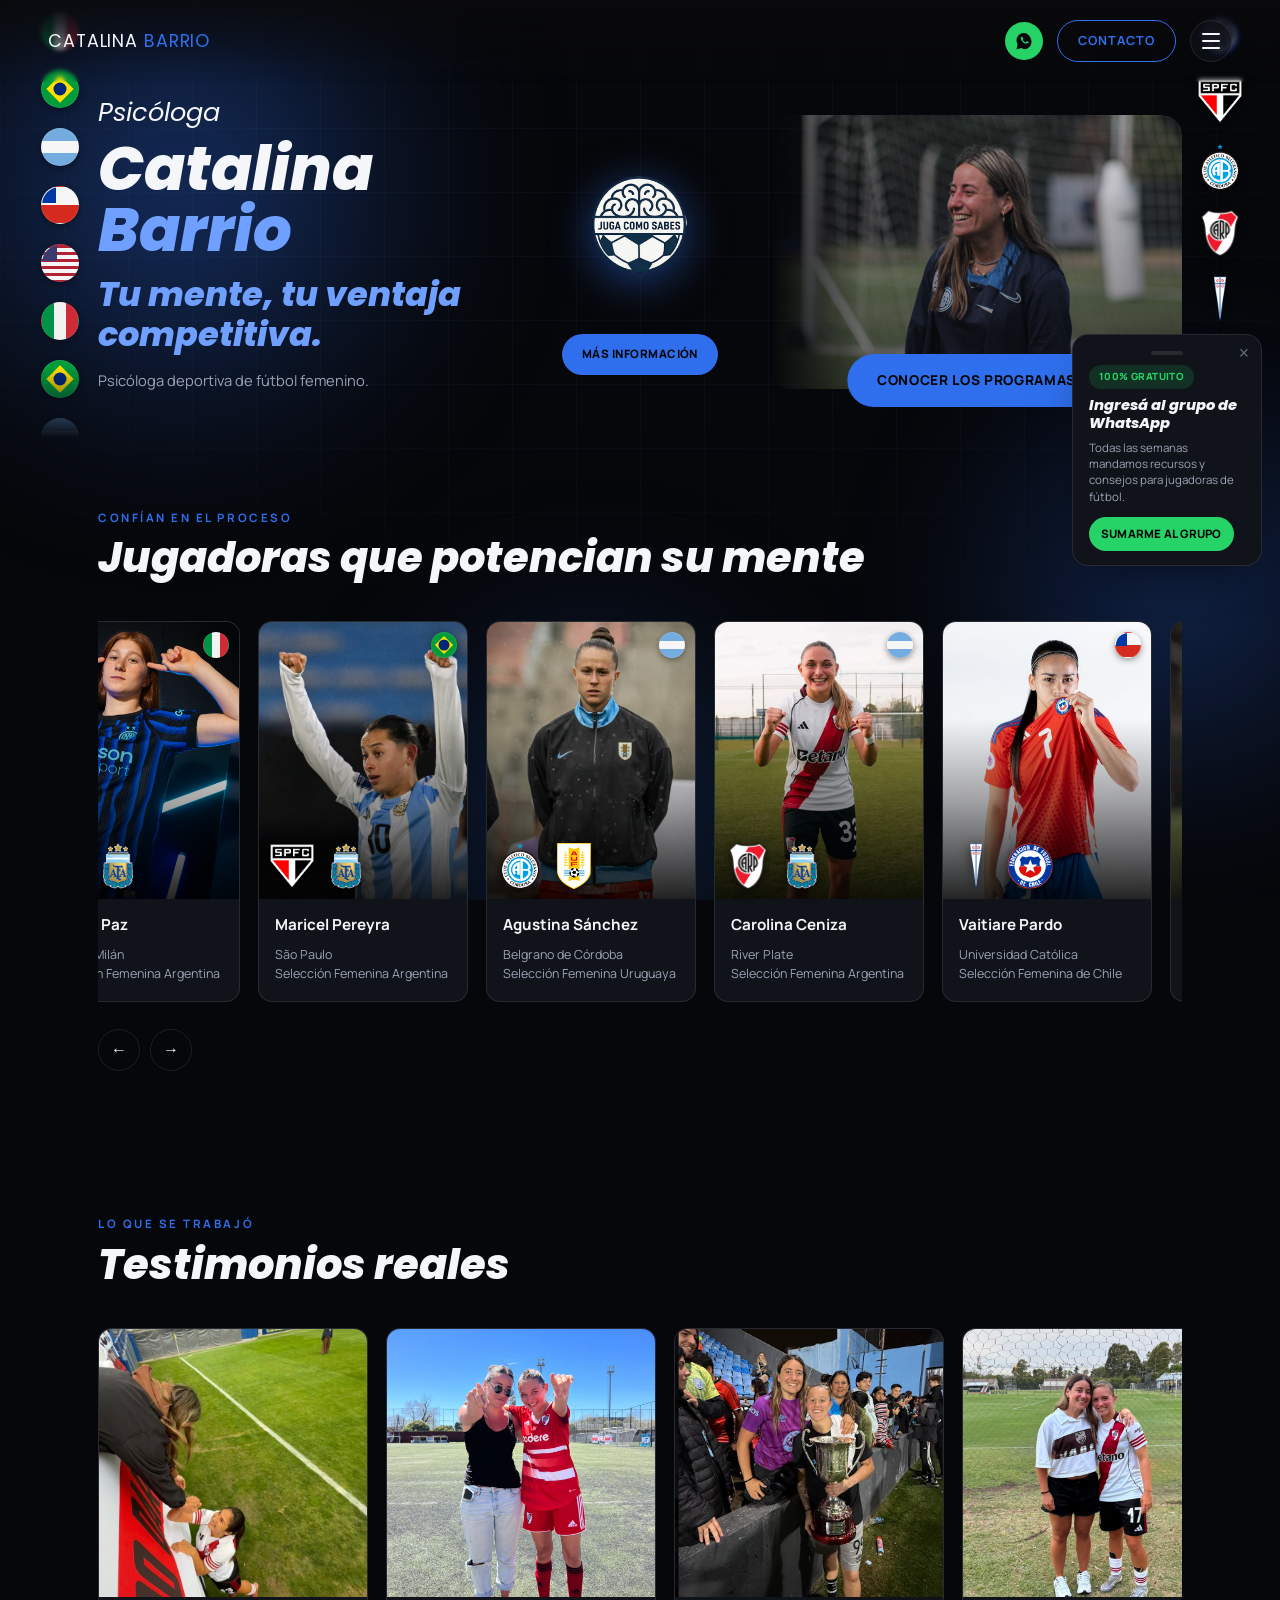
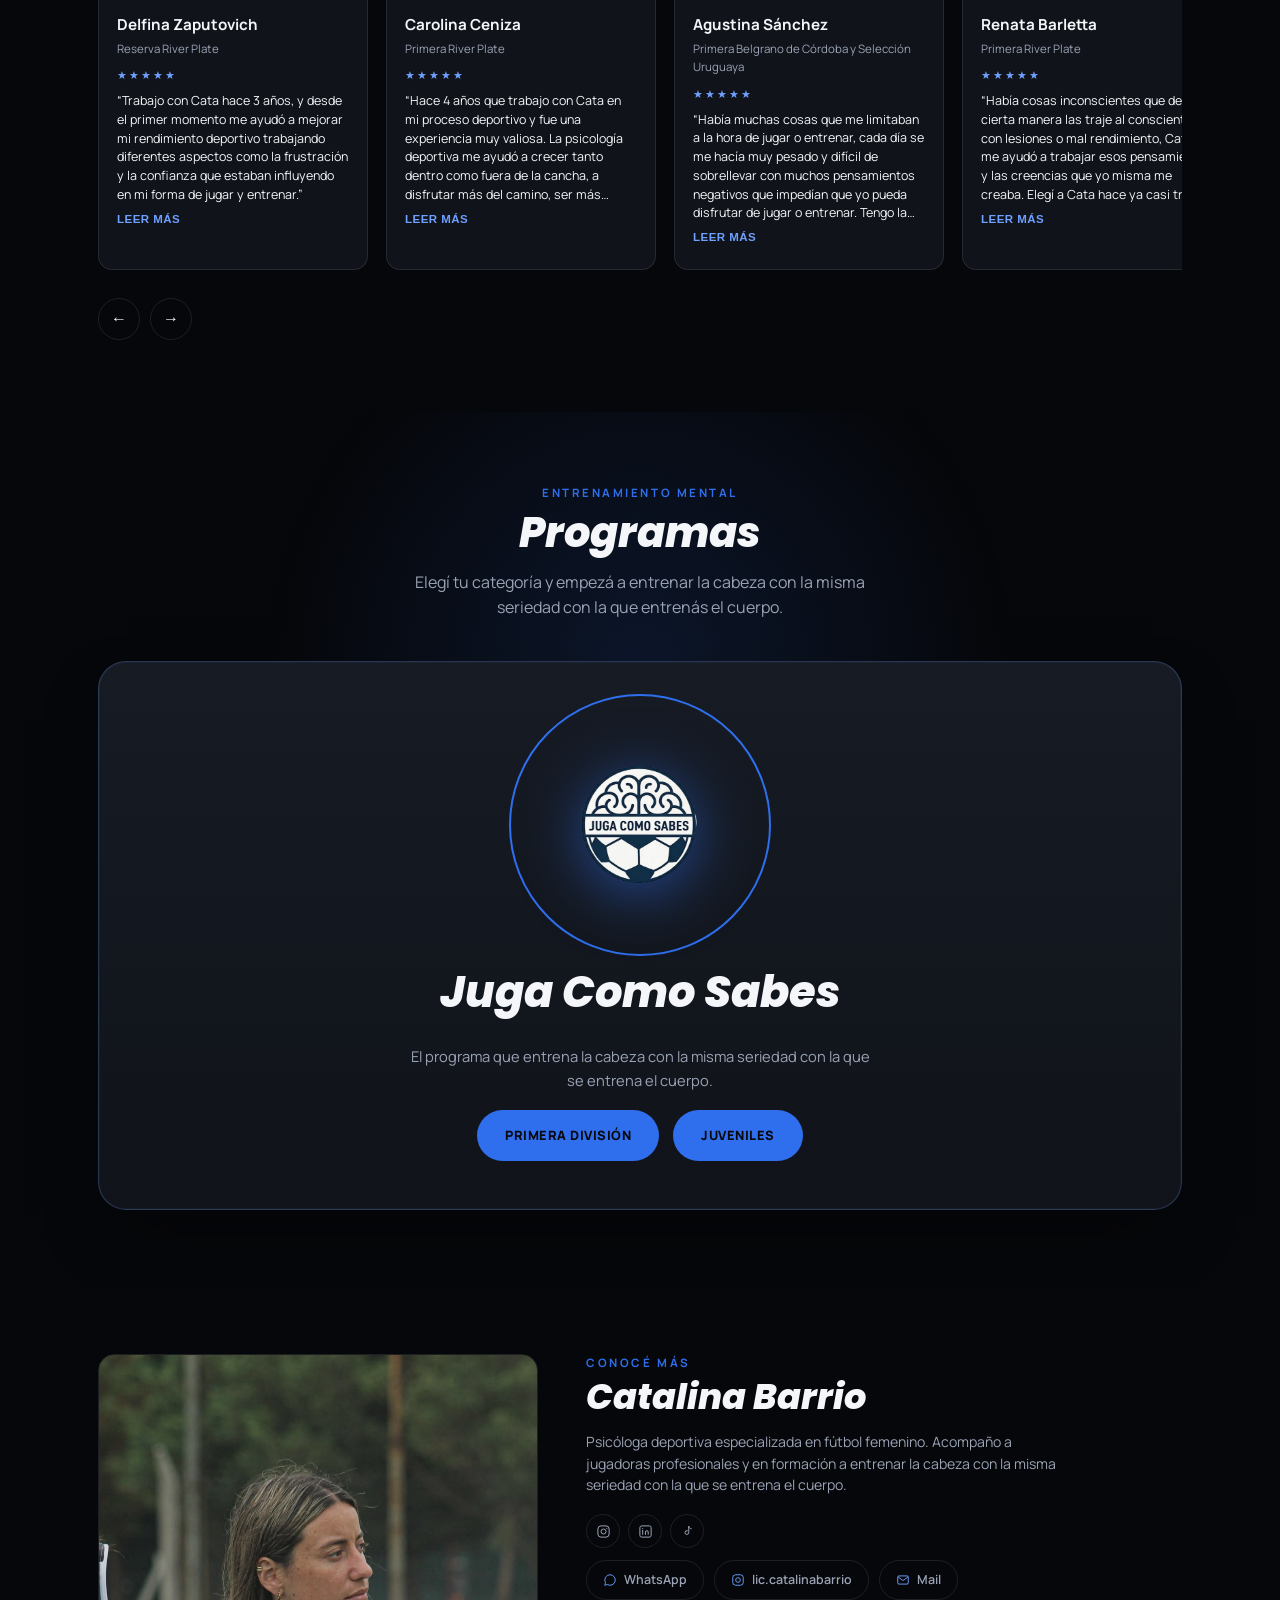
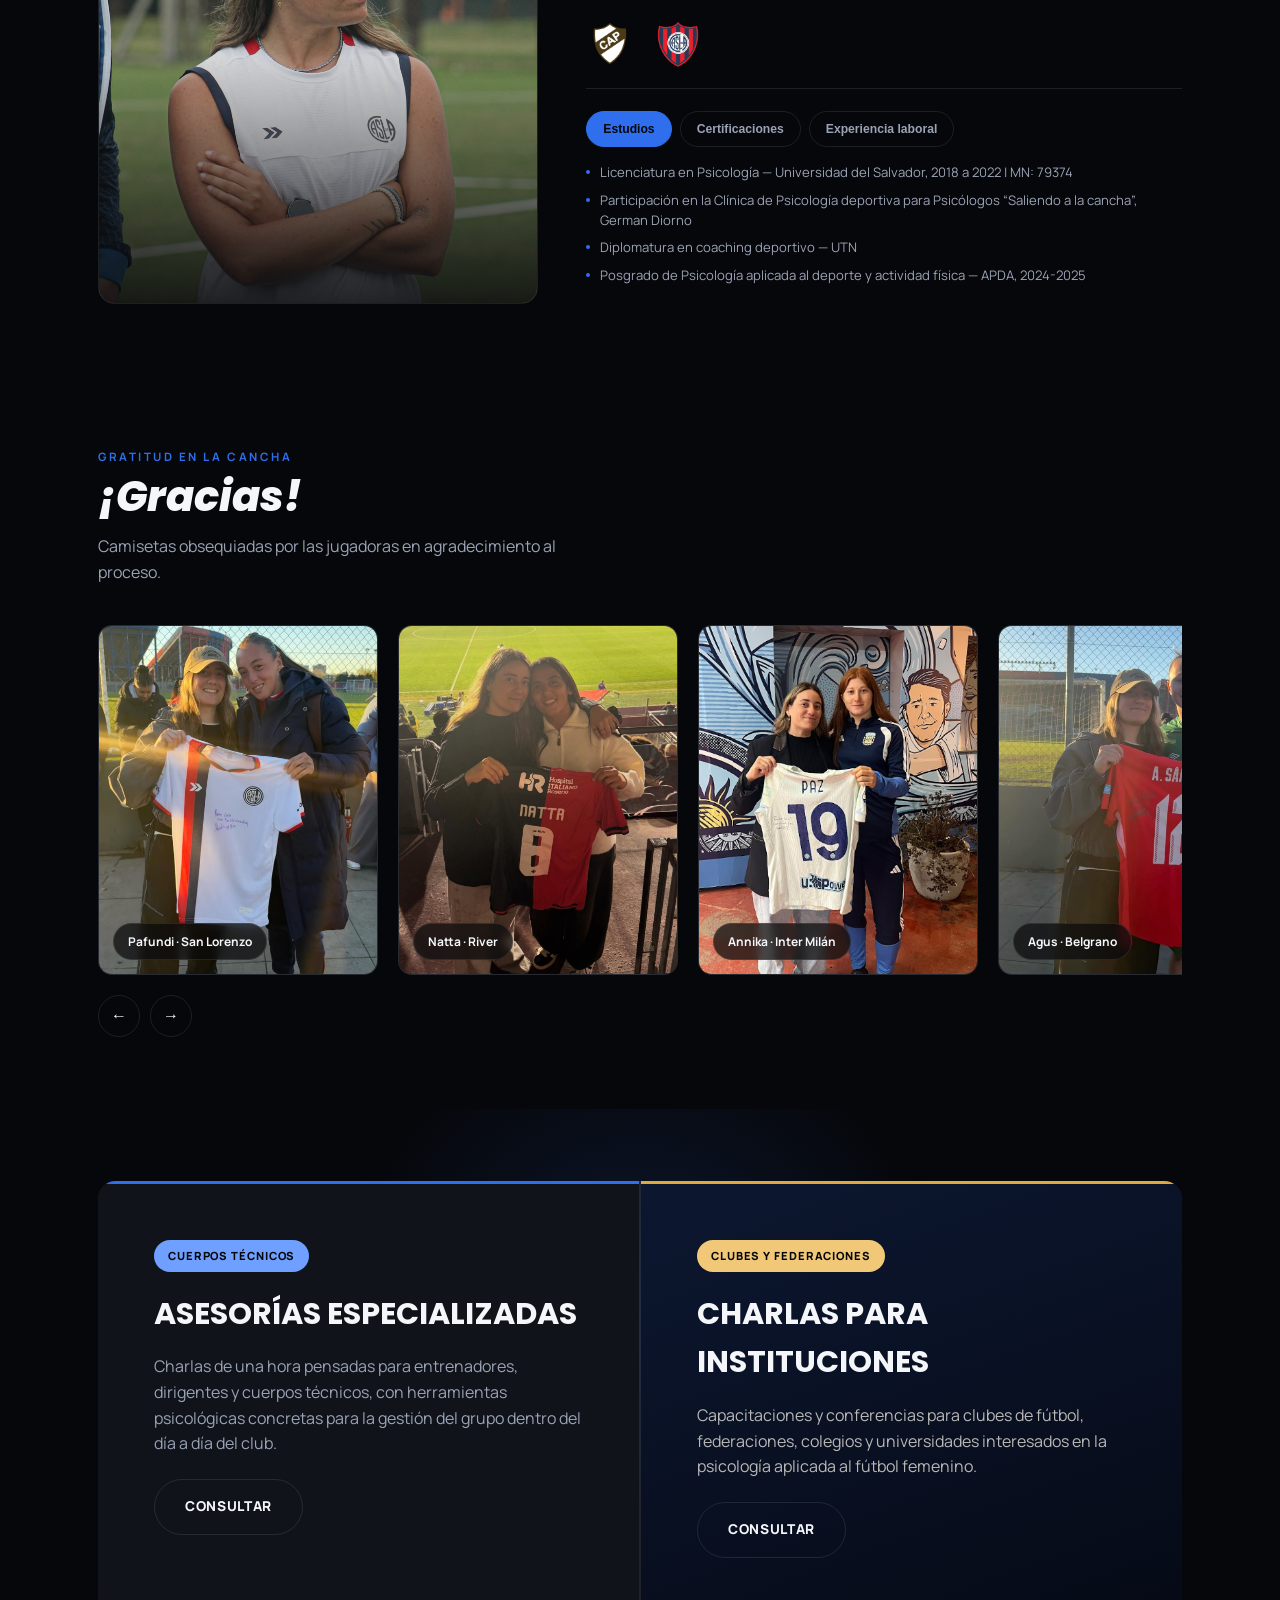
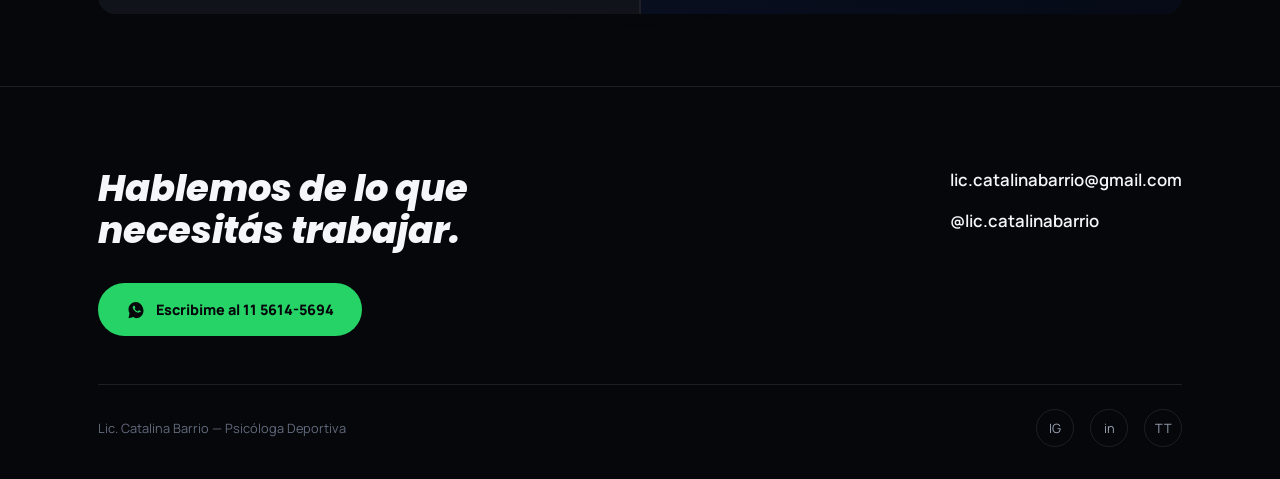
==== index.html @ dd3ff31b "Add files via upload" ====
<!DOCTYPE html>
<html lang="es">
<head>
<meta charset="UTF-8">
<meta name="viewport" content="width=device-width, initial-scale=1.0">
<title>Lic. Catalina Barrio — Psicóloga Deportiva de Fútbol Femenino</title>
<meta name="description" content="Psicóloga deportiva especializada en fútbol femenino. Acompañamiento a jugadoras, cuerpos técnicos e instituciones.">
<link rel="stylesheet" href="style.css">
</head>
<body>

<div class="bg-fx">
  <div class="bg-fx__grid"></div>
  <div class="bg-fx__orb bg-fx__orb--1"></div>
  <div class="bg-fx__orb bg-fx__orb--2"></div>
  <div class="bg-fx__orb bg-fx__orb--3"></div>
</div>


<nav class="nav">
  <div class="nav__mark">Catalina <span>Barrio</span></div>
  <div class="nav__right">
    <a href="https://wa.me/541156145694" target="_blank" rel="noopener" class="nav__whatsapp" aria-label="WhatsApp">
      <svg viewBox="0 0 32 32" xmlns="http://www.w3.org/2000/svg" aria-hidden="true">
        <path fill="#06070a" d="M16 3C9.4 3 4 8.4 4 15c0 2.2.6 4.3 1.7 6.2L4 29l8-1.7C13.7 28.4 14.8 29 16 29c6.6 0 12-5.4 12-12S22.6 3 16 3zm6.4 15.7c-.3.7-1.5 1.3-2.1 1.4-.5.1-1.1.2-1.8-.1-.4-.1-.9-.3-1.6-.6-2.8-1.2-4.7-4.1-4.9-4.3-.1-.2-1.2-1.6-1.2-3s.7-2.1 1-2.4c.3-.3.6-.4.8-.4h.6c.2 0 .5-.1.7.5.2.6.8 2.1.9 2.3.1.1.2.3 0 .5-.1.1-.2.4-.3.5-.1.1-.3.4-.4.5-.1.1-.3.3-.1.6.2.3.8 1.4 1.8 2.3 1.2 1.1 2.3 1.4 2.6 1.6.3.1.5.1.7-.1.2-.2.8-1 1-1.3.2-.4.4-.3.7-.2.3.1 1.9.9 2.2 1.1.3.1.5.2.6.4.1.2.1.7-.2 1.4z"/>
      </svg>
    </a>
    <a href="#contacto" class="nav__cta">Contacto</a>
    <button class="nav__burger" id="menu-toggle" aria-label="Abrir menú" aria-expanded="false">
      <span></span><span></span><span></span>
    </button>
  </div>
</nav>

<div class="hero__mobile-strip" id="hero-mobile-strip"></div>

<div class="menu-overlay" id="menu-overlay">
  <ul class="menu-overlay__list">
    <li><a href="#jugadoras" class="menu-link">Jugadoras</a></li>
    <li><a href="#testimonios" class="menu-link">Testimonios</a></li>
    <li><a href="#programas" class="menu-link">Programas</a></li>
    <li><a href="#sobre-mi" class="menu-link">Sobre mí</a></li>
    <li><a href="#camisetas" class="menu-link">Gratitud en la cancha</a></li>
    <li><a href="#asesorias" class="menu-link">Asesorías y charlas</a></li>
    <li><a href="#contacto" class="menu-link">Contacto</a></li>
  </ul>
</div>

<!-- 1. HERO -->
<header class="hero">
  <div class="hero__shield" id="hero-shield"></div>
  <div class="hero__side-col hero__side-col--left" id="hero-flags"></div>
  <div class="hero__side-col hero__side-col--right" id="hero-shields"></div>
  <div class="container hero__grid">
    <div class="hero__content">
      <p class="hero__eyebrow">Psicóloga</p>
      <h1 class="hero__title">Catalina <span class="accent">Barrio</span></h1>
      <p class="hero__tagline">Tu mente, tu ventaja competitiva.</p>
      <p class="hero__sub">Psicóloga deportiva de fútbol femenino.</p>
    </div>
    <div class="hero__jcs-seal">
      <img src="jugacomosabes.png" alt="Juga Como Sabes" class="hero__jcs-seal-img">
      <a href="#programas" class="hero__jcs-seal-btn">Más información</a>
    </div>
    <div class="hero__photo">
      <div class="hero__photo-frame">
        <img src="hero-cata-nueva.png" alt="Lic. Catalina Barrio">
      </div>
      <a href="#programas" class="btn hero__photo-cta">Conocer los programas</a>
    </div>
  </div>
</header>

<!-- 2. CARRUSEL DE JUGADORAS -->
<section id="jugadoras">
  <div class="container">
    <div class="section-head reveal">
      <p class="eyebrow">Confían en el proceso</p>
      <h2 class="section-title">Jugadoras que potencian su mente</h2>
    </div>
    <div class="carousel-wrap reveal">
      <div class="carousel" id="carousel-jugadoras"></div>
      <div class="carousel-nav">
        <button id="prev-jugadora" aria-label="Anterior">&#8592;</button>
        <button id="next-jugadora" aria-label="Siguiente">&#8594;</button>
      </div>
    </div>
  </div>
</section>

<!-- WIDGET FLOTANTE: GRUPO DE WHATSAPP -->
<div class="wa-float" id="wa-float">
  <div class="wa-float__handle" id="wa-float-handle" aria-hidden="true"></div>
  <button class="wa-float__close" id="wa-float-close" aria-label="Cerrar">&times;</button>
  <a href="https://chat.whatsapp.com/FOeyBlNFhDw6Vjvd32xjdu" target="_blank" rel="noopener" class="wa-float__link">
    <span class="wa-float__badge">100% gratuito</span>
    <span class="wa-float__title">Ingresá al grupo de WhatsApp</span>
    <span class="wa-float__text">Todas las semanas mandamos recursos y consejos para jugadoras de fútbol.</span>
    <span class="wa-float__cta">Sumarme al grupo</span>
  </a>
</div>

<!-- 3. TESTIMONIOS -->
<section id="testimonios">
  <div class="container">
    <div class="section-head reveal">
      <p class="eyebrow">Lo que se trabajó</p>
      <h2 class="section-title">Testimonios reales</h2>
    </div>
    <div class="carousel-wrap reveal">
      <div class="testimonios-track" id="grid-testimonios"></div>
      <div class="carousel-nav">
        <button id="prev-testimonio" aria-label="Anterior">&#8592;</button>
        <button id="next-testimonio" aria-label="Siguiente">&#8594;</button>
      </div>
    </div>
  </div>
</section>

<!-- PROGRAMAS -->
<section id="programas">
  <div class="container">
    <div class="section-head reveal" style="text-align:center">
      <p class="eyebrow" style="display:block">Entrenamiento mental</p>
      <h2 class="section-title">Programas</h2>
      <p class="lede" style="margin:14px auto 0">Elegí tu categoría y empezá a entrenar la cabeza con la misma seriedad con la que entrenás el cuerpo.</p>
    </div>
    <div class="programas-spotlight reveal">
      <div id="row-programas"></div>
    </div>
  </div>
</section>

<!-- 4. SOBRE MÍ -->
<section id="sobre-mi">
  <div class="container">
    <div class="sobre-mi reveal">

      <div class="sm-photo">
        <img src="cataquiensoyy.png" alt="Lic. Catalina Barrio">
      </div>

      <div class="sm-info">
        <p class="eyebrow">Conocé más</p>
        <h2 class="sm-info__title">Catalina Barrio</h2>
        <p class="sm-info__bio">Psicóloga deportiva especializada en fútbol femenino. Acompaño a jugadoras profesionales y en formación a entrenar la cabeza con la misma seriedad con la que se entrena el cuerpo.</p>

        <div class="sm-social-row" id="sm-social"></div>
        <div class="sm-contact-row" id="sm-contacto"></div>
        <div class="row-clubes-grandes" id="row-clubes-grandes"></div>

        <div class="sm-tabs" id="sm-tabs">
          <button class="sm-tab active" data-tab="estudios">Estudios</button>
          <button class="sm-tab" data-tab="certificaciones">Certificaciones</button>
          <button class="sm-tab" data-tab="experiencia">Experiencia laboral</button>
        </div>

        <div class="sm-panel active" id="panel-estudios">
          <ul class="sm-lista" id="sm-estudios"></ul>
        </div>
        <div class="sm-panel" id="panel-certificaciones">
          <ul class="sm-lista" id="sm-certificaciones"></ul>
        </div>
        <div class="sm-panel" id="panel-experiencia">
          <ul class="sm-lista" id="sm-experiencia"></ul>
        </div>
      </div>

    </div>
  </div>
</section>

<!-- 5. GALERÍA DE CAMISETAS -->
<section id="camisetas">
  <div class="container">
    <div class="section-head reveal">
      <p class="eyebrow">Gratitud en la cancha</p>
      <h2 class="section-title">¡Gracias!</h2>
      <p class="lede">Camisetas obsequiadas por las jugadoras en agradecimiento al proceso.</p>
    </div>
    <div class="carousel-wrap reveal">
      <div class="camisetas-track" id="track-camisetas"></div>
      <div class="carousel-nav">
        <button id="prev-camiseta" aria-label="Anterior">&#8592;</button>
        <button id="next-camiseta" aria-label="Siguiente">&#8594;</button>
      </div>
    </div>
  </div>
</section>

<!-- 6. PROGRAMAS -->
<!-- 7 y 8. ASESORÍAS + INSTITUCIONES -->
<section id="asesorias">
  <div class="container">
    <div class="panel-dual reveal">
      <div class="panel">
        <span class="tag-inline">Cuerpos técnicos</span>
        <h3>Asesorías especializadas</h3>
        <p>Charlas de una hora pensadas para entrenadores, dirigentes y cuerpos técnicos, con herramientas psicológicas concretas para la gestión del grupo dentro del día a día del club.</p>
        <a href="#contacto" class="btn btn--ghost">Consultar</a>
      </div>
      <div class="panel panel--navy">
        <span class="tag-inline">Clubes y federaciones</span>
        <h3>Charlas para instituciones</h3>
        <p>Capacitaciones y conferencias para clubes de fútbol, federaciones, colegios y universidades interesados en la psicología aplicada al fútbol femenino.</p>
        <a href="#contacto" class="btn btn--ghost">Consultar</a>
      </div>
    </div>
  </div>
</section>

<!-- 9. FOOTER / CONTACTO -->
<footer class="footer" id="contacto">
  <div class="container">
    <div class="footer__top">
      <h2 class="footer__title">Hablemos de lo que necesitás trabajar.</h2>
      <div class="footer__channels" id="footer-channels"></div>
    </div>
    <a href="https://wa.me/541156145694" target="_blank" rel="noopener" class="whatsapp-btn">
      <svg class="whatsapp-btn__icon" viewBox="0 0 32 32" xmlns="http://www.w3.org/2000/svg" aria-hidden="true">
        <path fill="#06070a" d="M16 3C9.4 3 4 8.4 4 15c0 2.2.6 4.3 1.7 6.2L4 29l8-1.7C13.7 28.4 14.8 29 16 29c6.6 0 12-5.4 12-12S22.6 3 16 3zm6.4 15.7c-.3.7-1.5 1.3-2.1 1.4-.5.1-1.1.2-1.8-.1-.4-.1-.9-.3-1.6-.6-2.8-1.2-4.7-4.1-4.9-4.3-.1-.2-1.2-1.6-1.2-3s.7-2.1 1-2.4c.3-.3.6-.4.8-.4h.6c.2 0 .5-.1.7.5.2.6.8 2.1.9 2.3.1.1.2.3 0 .5-.1.1-.2.4-.3.5-.1.1-.3.4-.4.5-.1.1-.3.3-.1.6.2.3.8 1.4 1.8 2.3 1.2 1.1 2.3 1.4 2.6 1.6.3.1.5.1.7-.1.2-.2.8-1 1-1.3.2-.4.4-.3.7-.2.3.1 1.9.9 2.2 1.1.3.1.5.2.6.4.1.2.1.7-.2 1.4z"/>
      </svg>
      Escribime al 11 5614-5694
    </a>
    <div class="footer__bottom">
      <span>Lic. Catalina Barrio — Psicóloga Deportiva</span>
      <div class="footer__social">
        <a href="https://www.instagram.com/lic.catalinabarrio/" aria-label="Instagram" target="_blank" rel="noopener">IG</a>
        <a href="https://linkedin.com/in/catalina-barrio-539531183/?skipRedirect=true" aria-label="LinkedIn" target="_blank" rel="noopener">in</a>
        <a href="https://www.tiktok.com/@lic.catalinabarrio" aria-label="TikTok" target="_blank" rel="noopener">TT</a>
      </div>
    </div>
  </div>
</footer>

<script src="data.js"></script>
<script src="main.js"></script>
</body>
</html>
---- style.css ----
/* ============================================================
   Lic. Catalina Barrio — Psicóloga Deportiva
   ============================================================ */

@import url('https://fonts.googleapis.com/css2?family=Poppins:ital,wght@0,400;0,600;1,400;1,600;1,800&family=Manrope:wght@400;500;600;700;800&display=swap');

:root {
  --bg: #06070a;
  --bg-panel: #101319;
  --bg-panel-2: #161b24;
  --blue: #2f6fed;
  --blue-bright: #6fa0ff;
  --navy: #0c1730;
  --navy-bright: #16234a;
  --ink: #f4f6fa;
  --ink-dim: #9aa3b5;
  --ink-faint: #626b7d;
  --line: rgba(244, 246, 250, 0.1);

  --display: 'Poppins', sans-serif;
  --accent-font: 'Poppins', sans-serif;
  --body: 'Manrope', sans-serif;
}

* { margin: 0; padding: 0; box-sizing: border-box; }

html { scroll-behavior: smooth; }

body {
  background: var(--bg);
  color: var(--ink);
  font-family: var(--body);
  line-height: 1.6;
  overflow-x: hidden;
}

/* -------------------- Fondo animado -------------------- */
.bg-fx {
  position: fixed;
  inset: 0;
  z-index: 0;
  overflow: hidden;
  pointer-events: none;
}
.bg-fx__orb {
  position: absolute;
  border-radius: 50%;
  filter: blur(90px);
  opacity: 0.35;
  background: radial-gradient(circle, var(--blue) 0%, transparent 70%);
}
.bg-fx__orb--1 { width: 560px; height: 560px; top: -10%; left: -8%; animation: drift1 22s ease-in-out infinite; opacity: 0.5; }
.bg-fx__orb--2 { width: 460px; height: 460px; top: 40%; right: -10%; animation: drift2 26s ease-in-out infinite; opacity: 0.42; }
.bg-fx__orb--3 { width: 420px; height: 420px; bottom: -12%; left: 30%; animation: drift3 24s ease-in-out infinite; opacity: 0.36; }
.bg-fx__grid {
  position: absolute;
  inset: 0;
  background-image:
    linear-gradient(rgba(111,160,255,0.045) 1px, transparent 1px),
    linear-gradient(90deg, rgba(111,160,255,0.045) 1px, transparent 1px);
  background-size: 64px 64px;
  mask-image: radial-gradient(ellipse 80% 60% at 50% 20%, #000 40%, transparent 90%);
}
@keyframes drift1 {
  0%, 100% { transform: translate(0, 0) scale(1); }
  50% { transform: translate(60px, 80px) scale(1.15); }
}
@keyframes drift2 {
  0%, 100% { transform: translate(0, 0) scale(1); }
  50% { transform: translate(-70px, -40px) scale(1.1); }
}
@keyframes drift3 {
  0%, 100% { transform: translate(0, 0) scale(1); }
  50% { transform: translate(40px, -60px) scale(1.08); }
}
@media (prefers-reduced-motion: reduce) {
  .bg-fx__orb { animation: none; }
}

.container, .nav, .hero, section, .footer { position: relative; z-index: 1; }

img { max-width: 100%; display: block; }

.container {
  max-width: 1180px;
  margin: 0 auto;
  padding: 0 clamp(20px, 5vw, 48px);
}

.eyebrow {
  font-family: var(--body);
  font-weight: 700;
  font-size: 0.72rem;
  letter-spacing: 0.22em;
  text-transform: uppercase;
  color: var(--blue);
}

.section-title {
  font-family: var(--display);
  font-style: italic;
  font-weight: 800;
  font-size: clamp(1.7rem, 4vw, 2.6rem);
  letter-spacing: 0;
  line-height: 1.1;
  margin-top: 8px;
}

section { position: relative; padding: clamp(40px, 6vw, 72px) 0; }

/* -------------------- Reveal on scroll -------------------- */
.reveal {
  opacity: 0;
  transform: translateY(28px);
  transition: opacity 0.8s ease, transform 0.8s ease;
}
.reveal.in-view { opacity: 1; transform: translateY(0); }

@media (prefers-reduced-motion: reduce) {
  .reveal { opacity: 1; transform: none; transition: none; }
  html { scroll-behavior: auto; }
}

/* -------------------- Nav -------------------- */
.nav {
  position: fixed;
  top: 0; left: 0; right: 0;
  z-index: 100;
  display: flex;
  align-items: center;
  justify-content: space-between;
  padding: 20px clamp(20px, 5vw, 48px);
  background: linear-gradient(to bottom, rgba(10,10,12,0.85), transparent);
  backdrop-filter: blur(2px);
}
.nav__mark {
  font-family: var(--display);
  font-size: 1.1rem;
  letter-spacing: 0.05em;
  color: var(--ink);
  text-transform: uppercase;
}
.nav__mark span { color: var(--blue); }
.nav__cta {
  border: 1px solid var(--blue);
  color: var(--blue);
  font-size: 0.78rem;
  font-weight: 700;
  letter-spacing: 0.08em;
  text-transform: uppercase;
  padding: 10px 20px;
  border-radius: 999px;
  text-decoration: none;
  transition: background 0.25s ease, color 0.25s ease;
}
.nav__cta:hover { background: var(--blue); color: var(--bg); }

.nav__right { display: flex; align-items: center; gap: 14px; }

.nav__whatsapp {
  width: 38px; height: 38px;
  border-radius: 50%;
  background: #25d366;
  display: flex; align-items: center; justify-content: center;
  transition: transform 0.25s ease, box-shadow 0.25s ease;
}
.nav__whatsapp svg { width: 20px; height: 20px; }
.nav__whatsapp:hover {
  transform: translateY(-2px);
  box-shadow: 0 10px 22px -10px rgba(37,211,102,0.6);
}

.nav__burger {
  width: 42px; height: 42px;
  border-radius: 50%;
  border: 1px solid var(--line);
  background: rgba(16,19,25,0.6);
  backdrop-filter: blur(6px);
  display: flex; flex-direction: column; align-items: center; justify-content: center;
  gap: 5px;
  cursor: pointer;
  transition: border-color 0.25s ease;
}
.nav__burger:hover { border-color: var(--blue); }
.nav__burger span {
  display: block;
  width: 18px; height: 2px;
  background: var(--ink);
  border-radius: 2px;
  transition: transform 0.3s ease, opacity 0.3s ease;
}
.nav__burger[aria-expanded="true"] span:nth-child(1) { transform: translateY(7px) rotate(45deg); }
.nav__burger[aria-expanded="true"] span:nth-child(2) { opacity: 0; }
.nav__burger[aria-expanded="true"] span:nth-child(3) { transform: translateY(-7px) rotate(-45deg); }

.menu-overlay {
  position: fixed;
  top: 76px;
  right: clamp(16px, 4vw, 32px);
  left: auto;
  z-index: 200;
  background: var(--bg-panel);
  border: 1px solid var(--line);
  border-radius: 14px;
  box-shadow: 0 20px 50px -20px rgba(0,0,0,0.6);
  padding: 14px 18px;
  opacity: 0;
  transform: translateY(-8px);
  pointer-events: none;
  transition: opacity 0.25s ease, transform 0.25s ease;
}
.menu-overlay.open { opacity: 1; transform: translateY(0); pointer-events: auto; }
.menu-overlay__list {
  list-style: none;
  text-align: left;
  display: flex;
  flex-direction: column;
  gap: 4px;
}
.menu-link {
  display: block;
  font-family: var(--body);
  font-weight: 600;
  font-size: 0.82rem;
  color: var(--ink-dim);
  text-decoration: none;
  padding: 6px 4px;
  transition: color 0.2s ease;
  opacity: 1;
}
.menu-link:hover { color: var(--blue-bright); opacity: 1; }

/* -------------------- Hero -------------------- */
.hero {
  min-height: 0;
  display: flex;
  align-items: center;
  position: relative;
  padding: clamp(72px, 9vw, 92px) 0 clamp(16px, 2vw, 24px);
  overflow: hidden;
}
.hero__shield {
  position: absolute;
  left: clamp(20px, 5vw, 48px);
  top: 90px;
  z-index: 2;
  width: 52px; height: 52px;
  border-radius: 50%;
  background: rgba(16,19,25,0.75);
  border: 1px solid var(--line);
  backdrop-filter: blur(6px);
  align-items: center; justify-content: center;
  overflow: hidden;
}
.hero__shield img { width: 100%; height: 100%; object-fit: contain; }

.hero__side-col {
  position: absolute;
  top: 0; bottom: 0;
  width: 76px;
  overflow: hidden;
  z-index: 1;
  pointer-events: none;
  -webkit-mask-image: linear-gradient(to bottom, transparent 0%, black 16%, black 84%, transparent 100%);
  mask-image: linear-gradient(to bottom, transparent 0%, black 16%, black 84%, transparent 100%);
}
.hero__side-col--left { left: clamp(6px, 2vw, 22px); }
.hero__side-col--right { right: clamp(6px, 2vw, 22px); }
.hero__side-track {
  display: flex;
  flex-direction: column;
  align-items: center;
  gap: 20px;
  padding: 12px 0;
  width: 100%;
}
.hero__side-col--left .hero__side-track { animation: heroScrollUp 24s linear infinite; }
.hero__side-col--right .hero__side-track { animation: heroScrollDown 28s linear infinite; }
@keyframes heroScrollUp { from { transform: translateY(0); } to { transform: translateY(-50%); } }
@keyframes heroScrollDown { from { transform: translateY(-50%); } to { transform: translateY(0); } }
@media (prefers-reduced-motion: reduce) {
  .hero__side-col--left .hero__side-track,
  .hero__side-col--right .hero__side-track { animation: none; }
}
.hero__flag-dot {
  width: 38px; height: 38px;
  border-radius: 50%;
  border: 1px solid var(--line);
  overflow: hidden;
  flex-shrink: 0;
  box-shadow: 0 2px 6px rgba(0,0,0,0.4);
  position: relative;
}
.hero__flag-dot.flag-it {
  background: linear-gradient(to right, #009246 0 33.3%, #f1f2f1 33.3% 66.6%, #ce2b37 66.6%);
}
.hero__flag-dot.flag-ar {
  background: linear-gradient(to bottom, #74acdf 0 33.3%, #f6f6f6 33.3% 66.6%, #74acdf 66.6%);
}
.hero__flag-dot.flag-br { background: #009c3b; }
.hero__flag-dot.flag-br::before {
  content: '';
  position: absolute; inset: 0;
  background: #ffdf00;
  clip-path: polygon(50% 12%, 88% 50%, 50% 88%, 12% 50%);
}
.hero__flag-dot.flag-br::after {
  content: '';
  position: absolute; top: 50%; left: 50%;
  width: 13px; height: 13px;
  transform: translate(-50%, -50%);
  border-radius: 50%;
  background: #002776;
}
.hero__flag-dot.flag-cl { background: linear-gradient(to bottom, #f6f6f6 0 50%, #d52b1e 50%); }
.hero__flag-dot.flag-cl::before {
  content: '';
  position: absolute; top: 0; left: 0;
  width: 14px; height: 16px;
  background: #0039a6;
}
.hero__flag-dot.flag-us {
  background: repeating-linear-gradient(to bottom, #b22234 0 3.5px, #f6f6f6 3.5px 7px);
}
.hero__flag-dot.flag-us::before {
  content: '';
  position: absolute; top: 0; left: 0;
  width: 15px; height: 16px;
  background: #3c3b6e;
}
.hero__shield-dot {
  width: 46px; height: 46px;
  display: flex; align-items: center; justify-content: center;
  flex-shrink: 0;
}
.hero__shield-dot img {
  width: 100%; height: 100%;
  object-fit: contain;
  filter: drop-shadow(0 2px 5px rgba(0,0,0,0.55));
}
@media (max-width: 640px) {
  .hero__side-col { display: none; }
}
.hero__mobile-strip {
  display: none;
}
.hero__mobile-track {
  position: relative;
  z-index: 1;
  display: flex;
  align-items: center;
  gap: 14px;
  width: max-content;
  animation: heroStripScroll 20s linear infinite;
}
.hero__mobile-track .hero__flag-dot {
  width: 26px; height: 26px;
}
.hero__mobile-track .hero__shield-dot {
  width: 32px; height: 32px;
}
@keyframes heroStripScroll {
  from { transform: translateX(0); }
  to { transform: translateX(-50%); }
}
@media (prefers-reduced-motion: reduce) {
  .hero__mobile-track { animation: none; }
}
@media (max-width: 640px) {
  .hero__mobile-strip {
    display: block;
    position: fixed;
    top: 74px;
    left: 0; right: 0;
    z-index: 90;
    padding: 8px 0;
    background: linear-gradient(to bottom, rgba(6,7,10,0.94), rgba(6,7,10,0.8));
    backdrop-filter: blur(3px);
  }
  .hero__mobile-mask {
    position: relative;
    z-index: 1;
    overflow: hidden;
    -webkit-mask-image: linear-gradient(to right, transparent 0%, black 8%, black 92%, transparent 100%);
    mask-image: linear-gradient(to right, transparent 0%, black 8%, black 92%, transparent 100%);
  }
  .hero {
    padding-top: calc(clamp(72px, 9vw, 92px) + 52px);
  }
}
.hero__grid {
  display: grid;
  grid-template-columns: 1fr auto 1fr;
  align-items: center;
  gap: clamp(16px, 3vw, 36px);
}
.hero__content { position: relative; z-index: 2; }
.hero__jcs-seal {
  display: flex;
  flex-direction: column;
  align-items: center;
  gap: 14px;
  z-index: 2;
}
.hero__jcs-seal-img {
  width: clamp(140px, 15vw, 190px);
  height: clamp(140px, 15vw, 190px);
  border-radius: 50%;
  object-fit: contain;
  filter: drop-shadow(0 8px 22px rgba(47,111,237,0.5));
  animation: jcsSealPulse 2.6s ease-in-out infinite;
}
.hero__jcs-seal-btn {
  display: inline-flex;
  align-items: center;
  justify-content: center;
  background: var(--blue);
  color: var(--bg);
  font-weight: 800;
  font-size: 0.72rem;
  letter-spacing: 0.04em;
  text-transform: uppercase;
  text-decoration: none;
  border-radius: 999px;
  padding: 11px 20px;
  white-space: nowrap;
  transition: transform 0.25s ease, box-shadow 0.25s ease;
}
.hero__jcs-seal-btn:hover {
  transform: translateY(-2px);
  box-shadow: 0 12px 26px -12px rgba(47,111,237,0.5);
}
@keyframes jcsSealPulse {
  0%, 100% { transform: scale(1); }
  50% { transform: scale(1.06); }
}
@media (prefers-reduced-motion: reduce) {
  .hero__jcs-seal-img { animation: none; }
}
@media (max-width: 860px) {
  .hero__jcs-seal { margin: 6px auto 18px; }
}
.hero__eyebrow {
  font-family: var(--accent-font);
  font-style: italic;
  font-size: clamp(1.15rem, 2.4vw, 1.6rem);
  color: var(--ink);
  font-weight: 400;
}
.hero__title {
  font-family: var(--display);
  font-style: italic;
  font-weight: 800;
  font-size: clamp(2.2rem, 5.6vw, 3.8rem);
  line-height: 1;
  color: var(--ink);
  margin: 6px 0 14px;
}
.hero__title .accent { color: var(--blue-bright); }
.hero__tagline {
  font-family: var(--display);
  font-style: italic;
  font-weight: 800;
  font-size: clamp(1.4rem, 3.2vw, 2.1rem);
  color: var(--blue-bright);
  line-height: 1.2;
  max-width: 520px;
  margin-bottom: 14px;
}
.hero__sub {
  max-width: 420px;
  color: var(--ink-dim);
  font-size: clamp(0.82rem, 1.15vw, 0.92rem);
  margin-bottom: 20px;
}
.hero__photo {
  position: relative;
  aspect-ratio: 3/2;
  max-height: 48vh;
  width: 100%;
  margin-left: auto;
}
.hero__photo-frame {
  width: 100%; height: 100%;
  border-radius: 20px;
  overflow: hidden;
  position: relative;
  mask-image: linear-gradient(to left, black 78%, transparent 100%);
  -webkit-mask-image: linear-gradient(to left, black 78%, transparent 100%);
}
.hero__photo-frame img {
  width: 100%; height: 100%;
  object-fit: cover;
  transform: scaleX(-1);
}
.hero__photo-frame::after {
  content: '';
  position: absolute; inset: 0;
  background: linear-gradient(180deg, rgba(6,7,10,0.05) 0%, rgba(6,7,10,0.55) 100%);
}
.hero__photo-cta {
  position: absolute;
  left: 50%; bottom: -18px;
  transform: translateX(-50%);
  white-space: nowrap;
  padding: 13px 22px;
  font-size: 0.72rem;
  z-index: 3;
}
.btn.hero__photo-cta:hover {
  transform: translateX(-50%);
  box-shadow: none;
}
.btn {
  display: inline-flex;
  align-items: center;
  gap: 10px;
  background: var(--blue);
  color: var(--bg);
  font-weight: 800;
  font-size: 0.85rem;
  letter-spacing: 0.05em;
  text-transform: uppercase;
  padding: 16px 30px;
  border-radius: 999px;
  text-decoration: none;
  border: none;
  cursor: pointer;
  transition: transform 0.25s ease, box-shadow 0.25s ease;
  box-shadow: 0 0 0 rgba(212,175,55,0);
}
.btn:hover { transform: translateY(-2px); box-shadow: 0 10px 30px -8px rgba(212,175,55,0.55); }
.btn--ghost {
  background: transparent;
  border: 1px solid var(--line);
  color: var(--ink);
}
.btn--ghost:hover { border-color: var(--blue); box-shadow: none; transform: none; color: var(--blue); }

/* -------------------- Section heads -------------------- */
.section-head { margin-bottom: clamp(24px, 4vw, 40px); }
.section-head--split {
  display: flex;
  justify-content: space-between;
  align-items: flex-end;
  gap: 24px;
  flex-wrap: wrap;
}
.section-head p.lede { color: var(--ink-dim); max-width: 460px; margin-top: 14px; }

/* -------------------- Carrusel jugadoras -------------------- */
.carousel-wrap { position: relative; }
.carousel {
  overflow: hidden;
  padding-bottom: 8px;
}
.carousel__track {
  display: flex;
  gap: 18px;
  width: max-content;
  will-change: transform;
}

.card-jugadora {
  scroll-snap-align: start;
  flex: 0 0 auto;
  width: 210px;
  background: var(--bg-panel);
  border: 1px solid var(--line);
  border-radius: 14px;
  overflow: hidden;
  transition: transform 0.3s ease, border-color 0.3s ease;
}
.card-jugadora:hover { transform: translateY(-6px); border-color: var(--blue); }
.card-jugadora__photo {
  aspect-ratio: 3/4;
  background: linear-gradient(160deg, var(--bg-panel-2), #0f0d10);
  display: flex; align-items: center; justify-content: center;
  position: relative;
}
.card-jugadora__photo::after {
  content: '';
  position: absolute; inset: 0;
  background: linear-gradient(to top, rgba(0,0,0,0.85) 0%, rgba(0,0,0,0.35) 35%, transparent 65%);
  pointer-events: none;
  z-index: 1;
}
.card-jugadora__flag, .card-jugadora__shields { z-index: 2; }
.card-jugadora__photo img { width: 100%; height: 100%; object-fit: cover; }
.card-jugadora__initials {
  font-family: var(--display);
  font-size: 2.6rem;
  color: var(--ink-faint);
}
.card-jugadora__flag {
  position: absolute; top: 10px; right: 10px;
  width: 26px; height: 26px; border-radius: 50%;
  background: var(--bg-panel-2);
  border: 1px solid var(--line);
  overflow: hidden;
  box-shadow: 0 2px 6px rgba(0,0,0,0.4);
}
.card-jugadora__flag.flag-it {
  background: linear-gradient(to right, #009246 0 33.3%, #f1f2f1 33.3% 66.6%, #ce2b37 66.6%);
}
.card-jugadora__flag.flag-ar {
  background: linear-gradient(to bottom, #74acdf 0 33.3%, #f6f6f6 33.3% 66.6%, #74acdf 66.6%);
}
.card-jugadora__flag.flag-br {
  background: #009c3b;
  position: absolute;
}
.card-jugadora__flag.flag-br::before {
  content: '';
  position: absolute; inset: 0;
  background: #ffdf00;
  clip-path: polygon(50% 12%, 88% 50%, 50% 88%, 12% 50%);
}
.card-jugadora__flag.flag-br::after {
  content: '';
  position: absolute; top: 50%; left: 50%;
  width: 11px; height: 11px;
  transform: translate(-50%, -50%);
  border-radius: 50%;
  background: #002776;
}
.card-jugadora__flag.flag-cl {
  background: linear-gradient(to bottom, #f6f6f6 0 50%, #d52b1e 50%);
  position: absolute;
}
.card-jugadora__flag.flag-cl::before {
  content: '';
  position: absolute; top: 0; left: 0;
  width: 11px; height: 13px;
  background: #0039a6;
}
.card-jugadora__flag.flag-us {
  background: repeating-linear-gradient(
    to bottom,
    #b22234 0 2.9px,
    #f6f6f6 2.9px 5.8px
  );
  position: absolute;
}
.card-jugadora__flag.flag-us::before {
  content: '';
  position: absolute; top: 0; left: 0;
  width: 12px; height: 13px;
  background: #3c3b6e;
}
.card-jugadora__shields {
  position: absolute; bottom: 10px; left: 10px;
  display: flex; gap: 8px;
}
.card-jugadora__photo .card-jugadora__shield-img {
  width: 46px; height: 46px;
  object-fit: contain;
  filter: drop-shadow(0 2px 6px rgba(0,0,0,0.65));
}
.card-jugadora__body { padding: 14px 16px 18px; }
.card-jugadora__name { font-weight: 700; font-size: 0.95rem; }
.card-jugadora__posicion {
  margin-top: 3px; color: var(--blue-bright); font-size: 0.72rem;
  text-transform: uppercase; letter-spacing: 0.05em; font-weight: 700;
}
.card-jugadora__afiliaciones {
  margin-top: 8px;
  display: flex; flex-direction: column; gap: 2px;
}
.card-jugadora__afiliaciones div {
  color: var(--ink-dim); font-size: 0.78rem; line-height: 1.4;
}
.carousel-nav {
  display: flex; gap: 10px; margin-top: 20px;
}
.carousel-nav button {
  width: 42px; height: 42px; border-radius: 50%;
  border: 1px solid var(--line);
  background: transparent; color: var(--ink);
  cursor: pointer; font-size: 1rem;
  transition: border-color 0.25s ease, color 0.25s ease;
}
.carousel-nav button:hover { border-color: var(--blue); color: var(--blue); }
.card-jugadora--cta {
  scroll-snap-align: start;
  flex: 0 0 auto;
  width: 210px;
  aspect-ratio: 3/5.1;
  border-radius: 14px;
  border: 1px dashed var(--line);
  background: linear-gradient(160deg, var(--navy), var(--bg-panel));
  display: flex; align-items: center; justify-content: center;
  text-align: center;
  padding: 24px;
  text-decoration: none;
  transition: border-color 0.3s ease, transform 0.3s ease;
}
.card-jugadora--cta:hover { border-color: var(--blue); transform: translateY(-6px); }
.card-jugadora--cta__texto {
  font-family: var(--display);
  font-style: italic;
  font-weight: 800;
  font-size: 1.3rem;
  color: var(--ink);
  line-height: 1.25;
}

/* -------------------- Testimonios -------------------- */
.testimonios-track {
  display: flex;
  gap: 18px;
  overflow-x: auto;
  scroll-snap-type: x mandatory;
  padding-bottom: 8px;
  scrollbar-width: none;
}
.testimonios-track::-webkit-scrollbar { display: none; }
.card-testimonio {
  scroll-snap-align: start;
  flex: 0 0 auto;
  width: min(270px, 78vw);
  background: var(--bg-panel);
  border: 1px solid var(--line);
  border-radius: 14px;
  overflow: hidden;
  transition: border-color 0.3s ease, transform 0.3s ease;
}
.card-testimonio:hover { border-color: var(--blue); transform: translateY(-4px); }
.card-testimonio__photo {
  aspect-ratio: 1/1;
  background: linear-gradient(160deg, var(--bg-panel-2), #0f0d10);
  display: flex; align-items: center; justify-content: center;
}
.card-testimonio__photo img { width: 100%; height: 100%; object-fit: cover; }
.card-testimonio__initials {
  font-family: var(--display);
  font-style: italic;
  font-weight: 800;
  font-size: 2.4rem;
  color: var(--ink-faint);
}
.card-testimonio__body { padding: 16px 18px 20px; }
.card-testimonio__name { font-weight: 700; font-size: 0.95rem; }
.card-testimonio__club {
  color: var(--ink-dim);
  font-size: 0.72rem;
  margin-top: 3px;
  margin-bottom: 8px;
}
.stars { color: var(--blue-bright); letter-spacing: 2px; font-size: 0.7rem; margin-bottom: 8px; display: block; }
.card-testimonio p {
  font-family: var(--body);
  font-style: normal;
  font-size: 0.78rem;
  color: var(--ink);
  line-height: 1.5;
  display: -webkit-box;
  -webkit-line-clamp: 6;
  -webkit-box-orient: vertical;
  overflow: hidden;
}
.card-testimonio p.expanded {
  -webkit-line-clamp: unset;
  overflow: visible;
}
.leer-mas {
  margin-top: 8px;
  background: none;
  border: none;
  padding: 0;
  color: var(--blue-bright);
  font-size: 0.72rem;
  font-weight: 700;
  text-transform: uppercase;
  letter-spacing: 0.04em;
  cursor: pointer;
}
.leer-mas:hover { color: var(--ink); }

/* -------------------- Sobre mí -------------------- */
.sobre-mi {
  display: grid;
  grid-template-columns: 0.85fr 1.15fr;
  gap: clamp(24px, 4vw, 48px);
  align-items: start;
}

.sm-photo {
  position: sticky;
  top: 100px;
  border-radius: 16px;
  overflow: hidden;
  border: 1px solid var(--line);
  aspect-ratio: 4/5;
}
.sm-photo img {
  width: 100%; height: 100%; object-fit: cover;
  filter: brightness(0.85) saturate(0.9);
}
.sm-photo::after {
  content: '';
  position: absolute; inset: 0;
  background: linear-gradient(180deg, rgba(6,7,10,0) 55%, rgba(6,7,10,0.85) 100%);
}

.sm-info__title {
  font-family: var(--display);
  font-style: italic;
  font-weight: 800;
  font-size: clamp(1.6rem, 3.4vw, 2.2rem);
  line-height: 1.1;
  color: var(--ink);
  margin: 6px 0 14px;
}
.sm-info__bio {
  color: var(--ink-dim);
  font-size: 0.88rem;
  line-height: 1.55;
  max-width: 480px;
  margin-bottom: 18px;
}

.sm-social-row {
  display: flex;
  gap: 8px;
  margin-bottom: 12px;
}
.sm-social-icon {
  width: 34px; height: 34px;
  border-radius: 50%;
  border: 1px solid var(--line);
  display: flex; align-items: center; justify-content: center;
  color: var(--ink-dim);
  transition: border-color 0.2s ease, color 0.2s ease, transform 0.2s ease;
}
.sm-social-icon svg { width: 15px; height: 15px; }
.sm-social-icon:hover { border-color: var(--blue); color: var(--blue-bright); transform: translateY(-2px); }

.sm-contact-row {
  display: flex;
  flex-wrap: wrap;
  gap: 10px;
  margin-bottom: 20px;
}
.sm-chip {
  display: inline-flex;
  align-items: center;
  gap: 7px;
  padding: 9px 16px;
  border-radius: 999px;
  border: 1px solid var(--line);
  color: var(--ink-dim);
  font-size: 0.78rem;
  font-weight: 600;
  text-decoration: none;
  transition: border-color 0.2s ease, color 0.2s ease, transform 0.2s ease;
}
.sm-chip__icon { width: 14px; height: 14px; color: var(--blue-bright); flex-shrink: 0; }
.sm-chip:hover { border-color: var(--blue); color: var(--ink); transform: translateY(-2px); }

.row-clubes-grandes {
  display: flex;
  gap: 20px;
  align-items: center;
  flex-wrap: wrap;
  margin-bottom: 22px;
  padding-bottom: 20px;
  border-bottom: 1px solid var(--line);
}
.club-grande {
  width: 48px; height: 48px;
  display: flex; align-items: center; justify-content: center;
  transition: transform 0.25s ease;
}
.club-grande:hover { transform: scale(1.08); }
.club-grande img { width: 100%; height: 100%; object-fit: contain; }

.sm-tabs {
  position: relative;
  z-index: 5;
  display: flex;
  flex-wrap: wrap;
  gap: 8px;
  margin-bottom: 16px;
}
.sm-tab {
  position: relative;
  z-index: 5;
  background: none;
  border: 1px solid var(--line);
  border-radius: 999px;
  padding: 10px 16px;
  color: var(--ink-dim);
  font-size: 0.76rem;
  font-weight: 700;
  cursor: pointer;
  touch-action: manipulation;
  transition: border-color 0.2s ease, color 0.2s ease, background 0.2s ease;
}
.sm-tab:hover { color: var(--ink); }
.sm-tab.active {
  background: var(--blue);
  border-color: var(--blue);
  color: var(--bg);
}
.sm-panel { display: none; position: relative; z-index: 4; pointer-events: auto; }
.sm-panel.active { display: block; }
.sm-lista {
  list-style: none;
  color: var(--ink-dim);
  font-size: 0.82rem;
  line-height: 1.5;
}
.sm-lista li {
  position: relative;
  padding-left: 14px;
  margin-bottom: 8px;
  transition: color 0.2s ease;
}
.sm-lista li:hover { color: var(--ink); }
.sm-lista li::before {
  content: '';
  position: absolute; left: 0; top: 7px;
  width: 4px; height: 4px;
  border-radius: 50%;
  background: var(--blue);
}

/* -------------------- Camisetas -------------------- */
.camisetas-track {
  display: flex;
  gap: 20px;
  overflow-x: auto;
  scroll-snap-type: x mandatory;
  scrollbar-width: none;
}
.camisetas-track::-webkit-scrollbar { display: none; }
.card-camiseta {
  scroll-snap-align: start;
  flex: 0 0 auto;
  width: 280px;
  border-radius: 14px;
  overflow: hidden;
  border: 1px solid var(--line);
  background: var(--bg-panel);
  position: relative;
}
.card-camiseta img { aspect-ratio: 4/5; object-fit: cover; }
.card-camiseta__tag {
  position: absolute; left: 14px; bottom: 14px;
  background: rgba(10,10,12,0.72);
  backdrop-filter: blur(4px);
  padding: 8px 14px;
  border-radius: 999px;
  font-size: 0.75rem;
  font-weight: 700;
  border: 1px solid var(--line);
}
.card-camiseta--vacia {
  aspect-ratio: 4/5;
  border-style: dashed;
  display: flex;
  flex-direction: column;
  align-items: center;
  justify-content: center;
  gap: 8px;
  background: var(--bg-panel-2);
}
.card-camiseta__plus {
  width: 40px; height: 40px; border-radius: 50%;
  border: 1px dashed var(--line);
  display: flex; align-items: center; justify-content: center;
  font-size: 1.3rem; color: var(--ink-faint);
}
.card-camiseta__label {
  font-size: 0.72rem; color: var(--ink-faint);
  text-transform: uppercase; letter-spacing: 0.05em;
}

/* -------------------- Programa (Juga Como Sabes) -------------------- */
.programa-jcs {
  display: flex;
  flex-direction: column;
  align-items: center;
  text-align: center;
  gap: 18px;
  max-width: 460px;
  margin: 0 auto;
}
.programa-jcs__logo-wrap {
  position: relative;
  width: clamp(170px, 24vw, 230px);
  height: clamp(170px, 24vw, 230px);
}
.programa-jcs__logo-wrap::before {
  content: '';
  position: absolute;
  inset: -16px;
  border-radius: 50%;
  border: 2px solid var(--blue);
  animation: jcsProgramaRing 2.6s ease-in-out infinite;
}
.programa-jcs__logo {
  width: 100%;
  height: 100%;
  border-radius: 50%;
  object-fit: contain;
  animation: jcsProgramaFloat 3.2s ease-in-out infinite;
  filter: drop-shadow(0 10px 30px rgba(47,111,237,0.55));
}
@keyframes jcsProgramaRing {
  0%, 100% { transform: scale(1); opacity: 0.55; }
  50% { transform: scale(1.1); opacity: 0.1; }
}
@keyframes jcsProgramaFloat {
  0%, 100% { transform: translateY(0) scale(1); }
  50% { transform: translateY(-10px) scale(1.04); }
}
.programa-jcs__nombre {
  font-family: var(--display);
  font-style: italic;
  font-weight: 800;
  font-size: clamp(1.9rem, 4.4vw, 2.7rem);
  color: var(--ink);
}
.programa-jcs__desc {
  color: var(--ink-dim);
  font-size: 0.92rem;
  line-height: 1.6;
}
.programa-jcs__botones {
  display: flex;
  gap: 14px;
  flex-wrap: wrap;
  justify-content: center;
}
.programa-jcs__btn {
  display: inline-flex;
  align-items: center;
  justify-content: center;
  background: var(--blue);
  color: var(--bg);
  font-weight: 800;
  font-size: 0.8rem;
  letter-spacing: 0.04em;
  text-transform: uppercase;
  text-decoration: none;
  border-radius: 999px;
  padding: 15px 28px;
  transition: transform 0.25s ease, box-shadow 0.25s ease;
}
.programa-jcs__btn:hover {
  transform: translateY(-3px);
  box-shadow: 0 16px 34px -14px rgba(47,111,237,0.5);
}
@media (prefers-reduced-motion: reduce) {
  .programa-jcs__logo-wrap::before,
  .programa-jcs__logo { animation: none; }
}

/* -------------------- Asesorías / Instituciones -------------------- */
.panel-dual {
  display: grid;
  grid-template-columns: 1fr 1fr;
  gap: 2px;
  background: var(--line);
  border-radius: 18px;
  overflow: hidden;
}
.asesorias-photo {
  position: relative;
  border-radius: 18px;
  overflow: hidden;
  aspect-ratio: 16/7;
  max-height: 420px;
  margin-bottom: 20px;
}
.asesorias-photo img { object-position: center 30%; }
#programas { position: relative; overflow: hidden; }
#programas::before {
  content: '';
  position: absolute;
  top: -15%; left: 50%;
  transform: translateX(-50%);
  width: 70vw; max-width: 760px;
  aspect-ratio: 1/1;
  background: radial-gradient(circle, rgba(47,111,237,0.14) 0%, transparent 70%);
  z-index: 0;
  pointer-events: none;
  animation: asesoriasGlow 10s ease-in-out infinite;
}
.programas-spotlight {
  position: relative;
  background: linear-gradient(180deg, var(--bg-panel-2) 0%, var(--bg-panel) 100%);
  border: 1px solid rgba(111,160,255,0.25);
  border-radius: 28px;
  padding: clamp(28px, 5vw, 48px);
  box-shadow:
    0 30px 70px -30px rgba(0,0,0,0.6),
    0 0 0 1px rgba(111,160,255,0.05) inset;
  animation: programasFloat 7s ease-in-out infinite;
}
@keyframes programasFloat {
  0%, 100% {
    transform: translateY(0);
    box-shadow: 0 30px 70px -30px rgba(0,0,0,0.6), 0 0 40px -8px rgba(47,111,237,0.25);
  }
  50% {
    transform: translateY(-8px);
    box-shadow: 0 40px 80px -30px rgba(0,0,0,0.65), 0 0 60px -6px rgba(47,111,237,0.4);
  }
}
@media (prefers-reduced-motion: reduce) {
  .programas-spotlight { animation: none; }
}
#asesorias { position: relative; overflow: hidden; }
#asesorias::before {
  content: '';
  position: absolute;
  top: -20%; left: 50%;
  transform: translateX(-50%);
  width: 60vw; max-width: 640px;
  aspect-ratio: 1/1;
  background: radial-gradient(circle, rgba(47,111,237,0.16) 0%, transparent 70%);
  z-index: 0;
  pointer-events: none;
  animation: asesoriasGlow 10s ease-in-out infinite;
}
@keyframes asesoriasGlow {
  0%, 100% { opacity: 0.6; transform: translateX(-50%) scale(1); }
  50% { opacity: 1; transform: translateX(-50%) scale(1.12); }
}
@media (prefers-reduced-motion: reduce) {
  #asesorias::before { animation: none; }
}
.asesorias-photo img { width: 100%; height: 100%; object-fit: cover; }
.panel {
  --accent: var(--blue);
  --accent-bright: var(--blue-bright);
  background: var(--bg-panel);
  border-top: 3px solid var(--accent);
  padding: clamp(32px, 5vw, 56px);
}
.panel--navy {
  --accent: #e0a940;
  --accent-bright: #f0c878;
  background: linear-gradient(160deg, var(--navy), #060a16);
}
.panel h3 {
  font-family: var(--display);
  font-size: clamp(1.4rem, 2.6vw, 1.9rem);
  text-transform: uppercase;
  margin-bottom: 16px;
}
.panel p { color: var(--ink-dim); margin-bottom: 22px; max-width: 440px; }
.panel--navy p { color: rgba(244,240,232,0.75); }
.tag-inline {
  display: inline-block;
  font-size: 0.7rem;
  font-weight: 800;
  letter-spacing: 0.08em;
  text-transform: uppercase;
  color: var(--bg);
  background: var(--accent-bright);
  padding: 7px 14px;
  border-radius: 999px;
  margin-bottom: 18px;
}

/* -------------------- Footer -------------------- */
.footer { border-top: 1px solid var(--line); padding: clamp(48px, 8vw, 80px) 0 32px; }
.footer__top {
  display: flex; justify-content: space-between; align-items: flex-start;
  flex-wrap: wrap; gap: 40px;
  margin-bottom: 32px;
}
.whatsapp-btn {
  display: inline-flex;
  align-items: center;
  gap: 10px;
  background: #25d366;
  color: #06070a;
  font-weight: 800;
  font-size: 0.9rem;
  padding: 15px 28px;
  border-radius: 999px;
  text-decoration: none;
  margin-bottom: 48px;
  transition: transform 0.25s ease, box-shadow 0.25s ease;
}
.whatsapp-btn:hover {
  transform: translateY(-3px);
  box-shadow: 0 16px 34px -16px rgba(37,211,102,0.6);
}
.whatsapp-btn__icon { width: 20px; height: 20px; flex-shrink: 0; }
.footer__title {
  font-family: var(--display);
  font-style: italic;
  font-weight: 800;
  font-size: clamp(1.6rem, 3.6vw, 2.3rem);
  max-width: 480px;
  line-height: 1.15;
}
.footer__channels { display: flex; flex-direction: column; gap: 14px; }
.footer__channel {
  color: var(--ink);
  text-decoration: none;
  font-size: 1.05rem;
  font-weight: 600;
  border-bottom: 1px solid transparent;
  transition: color 0.25s ease, border-color 0.25s ease;
  width: fit-content;
}
.footer__channel:hover { color: var(--blue); border-color: var(--blue); }
.footer__bottom {
  display: flex; justify-content: space-between; align-items: center;
  flex-wrap: wrap; gap: 16px;
  padding-top: 24px; border-top: 1px solid var(--line);
  color: var(--ink-faint); font-size: 0.8rem;
}
.footer__social { display: flex; gap: 16px; }
.footer__social a {
  color: var(--ink-dim); text-decoration: none;
  width: 38px; height: 38px; border-radius: 50%;
  border: 1px solid var(--line);
  display: flex; align-items: center; justify-content: center;
  transition: border-color 0.25s ease, color 0.25s ease;
}
.footer__social a:hover { border-color: var(--blue); color: var(--blue); }

/* -------------------- Widget flotante: grupo de WhatsApp -------------------- */
.wa-float {
  position: fixed;
  top: 50%;
  right: 18px;
  transform: translateY(-50%);
  z-index: 60;
  width: 190px;
  background: var(--bg-panel);
  border: 1px solid var(--line);
  border-radius: 16px;
  padding: 16px 16px 14px;
  box-shadow: 0 20px 45px -20px rgba(0,0,0,0.6);
  opacity: 0;
  pointer-events: none;
  transition: opacity 0.4s ease;
}
.wa-float.is-visible { opacity: 1; pointer-events: auto; }
.wa-float.is-dragging { transition: none; }
.wa-float__handle {
  width: 32px;
  height: 4px;
  border-radius: 999px;
  background: var(--line);
  margin: 0 auto 10px;
  cursor: grab;
  touch-action: none;
}
.wa-float.is-dragging .wa-float__handle { cursor: grabbing; }
.wa-float__close {
  position: absolute;
  top: 6px; right: 8px;
  background: none;
  border: none;
  color: var(--ink-faint);
  font-size: 1.1rem;
  line-height: 1;
  cursor: pointer;
  padding: 4px;
}
.wa-float__close:hover { color: var(--ink); }
.wa-float__link {
  display: flex;
  flex-direction: column;
  gap: 8px;
  text-decoration: none;
}
.wa-float__badge {
  align-self: flex-start;
  background: rgba(37,211,102,0.15);
  color: #25d366;
  font-size: 0.62rem;
  font-weight: 800;
  text-transform: uppercase;
  letter-spacing: 0.04em;
  padding: 4px 10px;
  border-radius: 999px;
}
.wa-float__title {
  font-family: var(--display);
  font-style: italic;
  font-weight: 800;
  font-size: 0.92rem;
  color: var(--ink);
  line-height: 1.2;
}
.wa-float__text {
  font-size: 0.72rem;
  color: var(--ink-dim);
  line-height: 1.4;
}
.wa-float__cta {
  margin-top: 4px;
  align-self: flex-start;
  display: inline-flex;
  align-items: center;
  gap: 4px;
  font-size: 0.72rem;
  font-weight: 800;
  text-transform: uppercase;
  letter-spacing: 0.02em;
  color: #06070a;
  background: #25d366;
  padding: 8px 12px;
  border-radius: 999px;
  transition: transform 0.2s ease;
}
.wa-float:hover .wa-float__cta { transform: translateY(-2px); }
@media (max-width: 640px) {
  .wa-float { width: 148px; right: 10px; padding: 12px 12px 10px; }
  .wa-float__title { font-size: 0.78rem; }
  .wa-float__text { display: none; }
}

/* -------------------- Responsive -------------------- */
@media (max-width: 860px) {
  .sobre-mi { grid-template-columns: 1fr; }
  .sm-photo { position: static; max-width: 280px; margin: 0 auto 20px; }
  .panel-dual { grid-template-columns: 1fr; }
  .hero__grid { grid-template-columns: 1fr; }
  .hero__photo {
    aspect-ratio: 16/10;
    max-height: 30vh;
    width: 100%;
    margin-top: 20px;
  }
  .hero__photo-frame {
    mask-image: linear-gradient(to bottom, black 75%, transparent 100%);
    -webkit-mask-image: linear-gradient(to bottom, black 75%, transparent 100%);
  }
  .hero__photo-cta { bottom: -18px; }
}
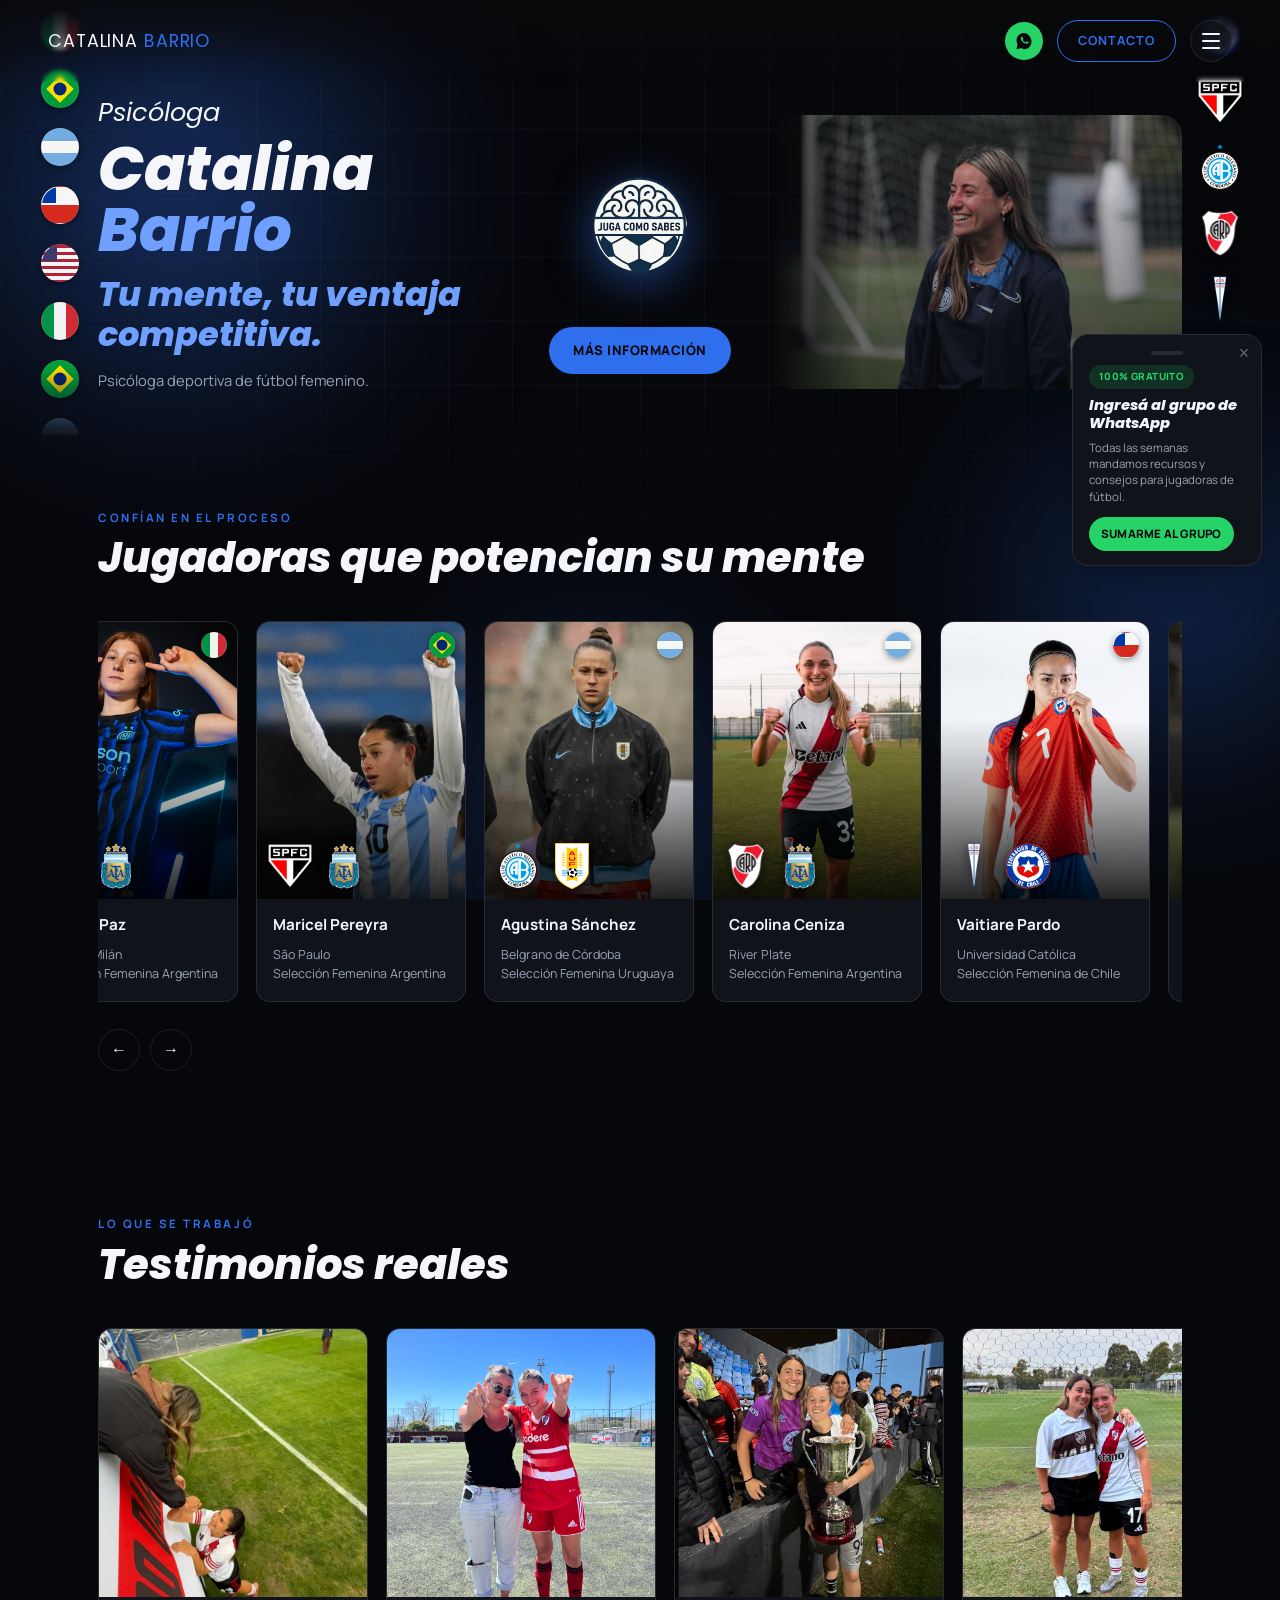
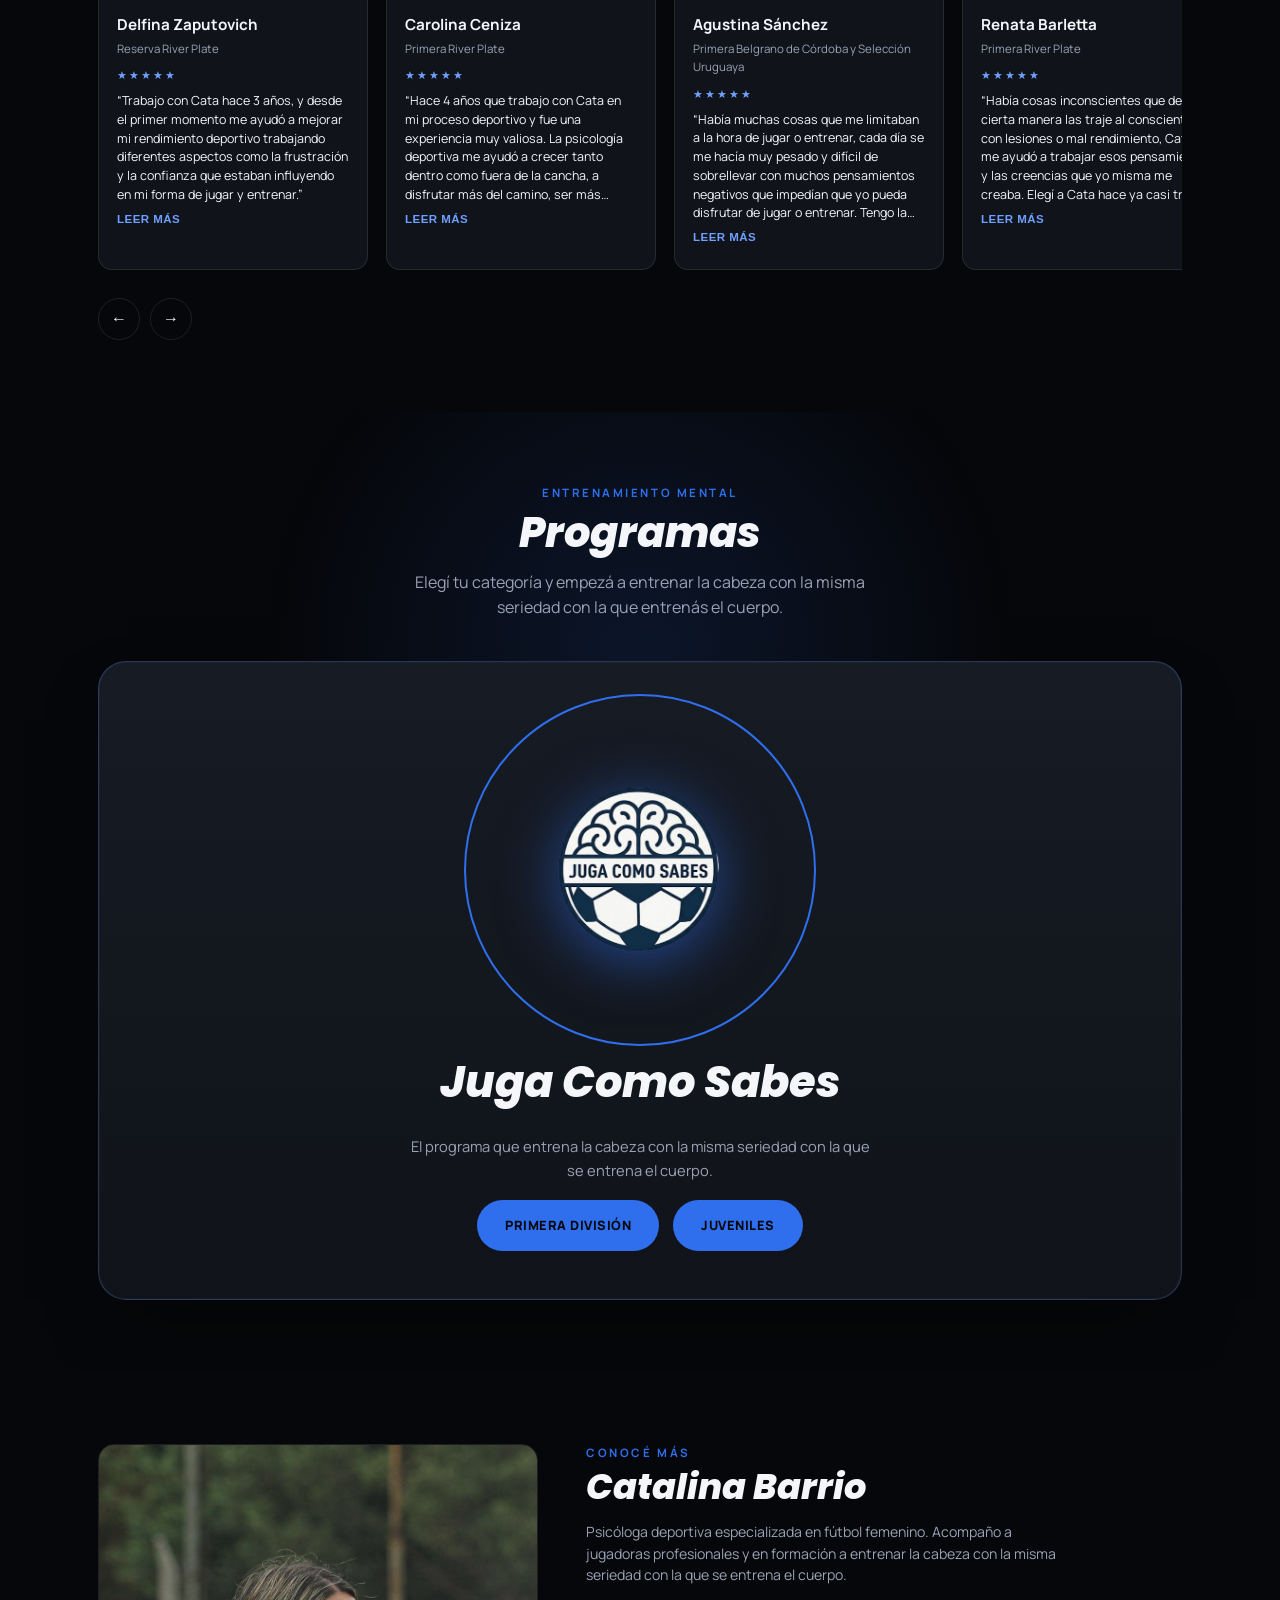
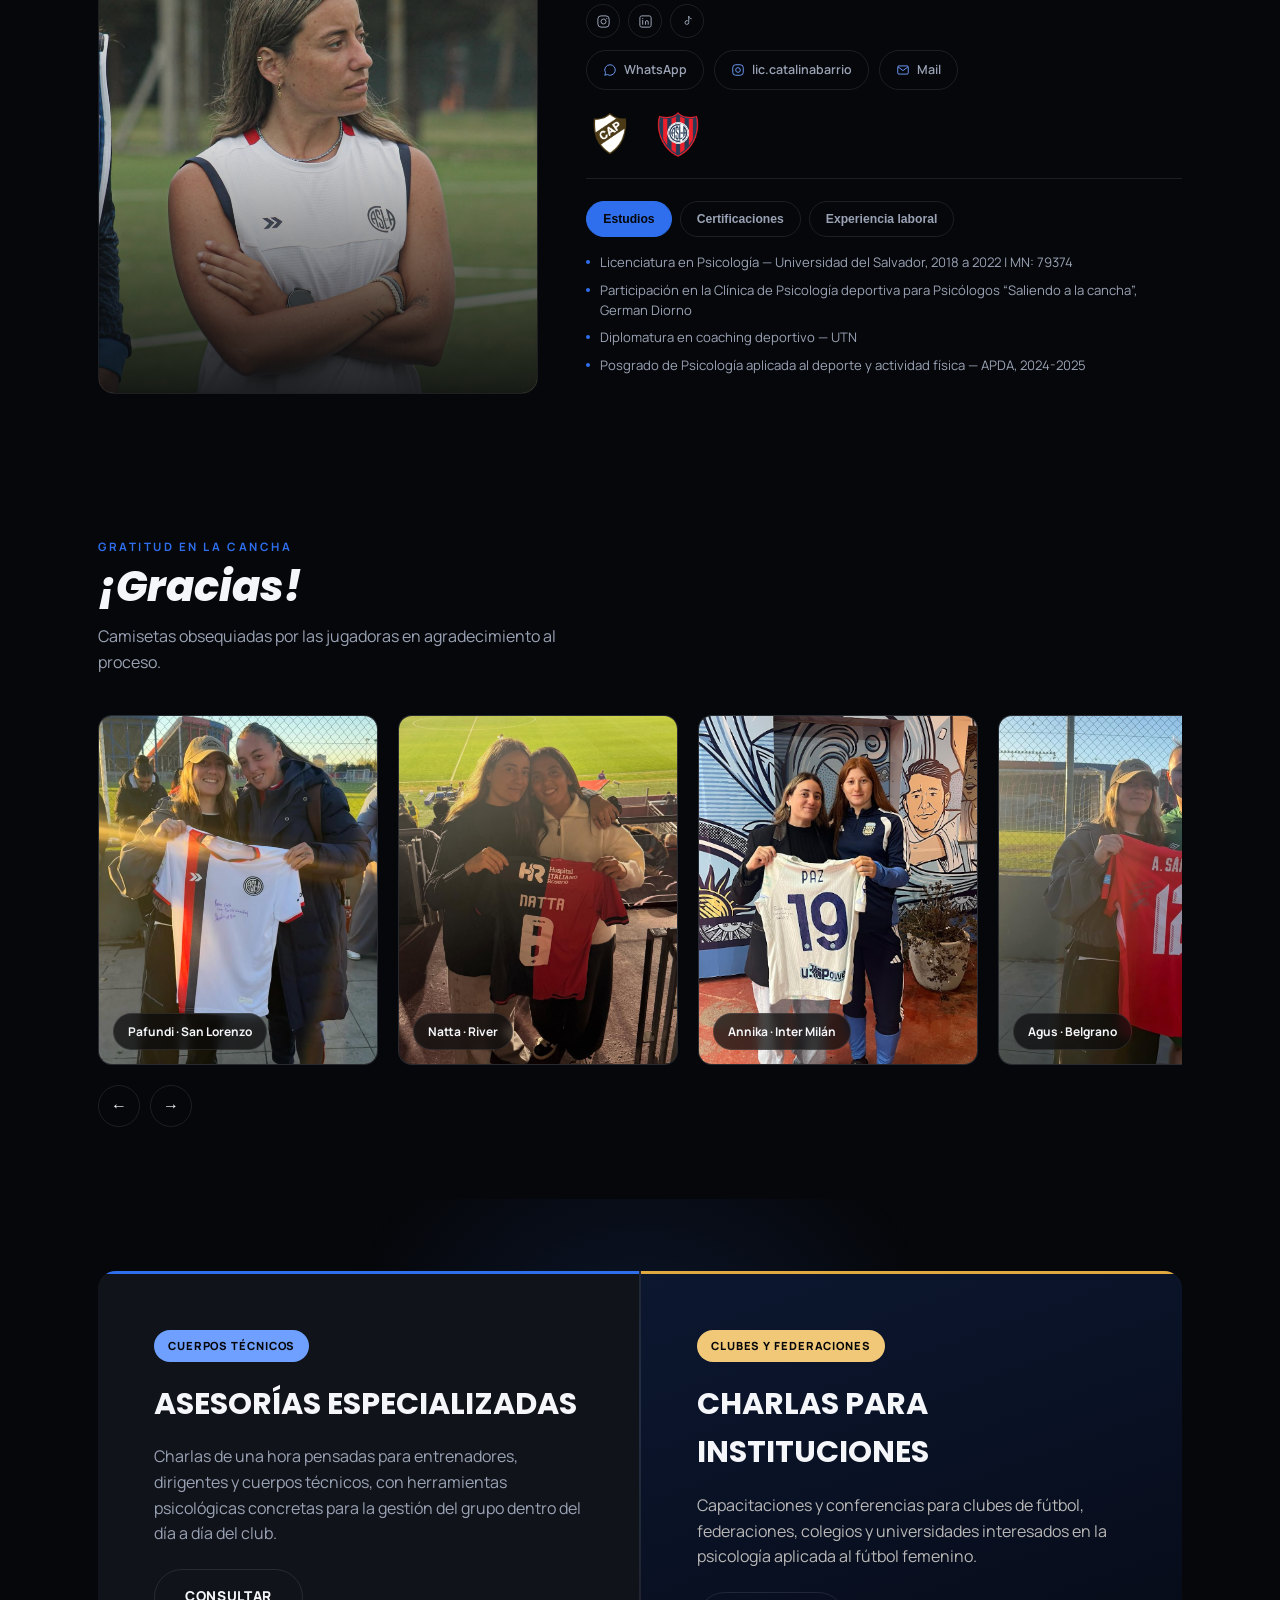
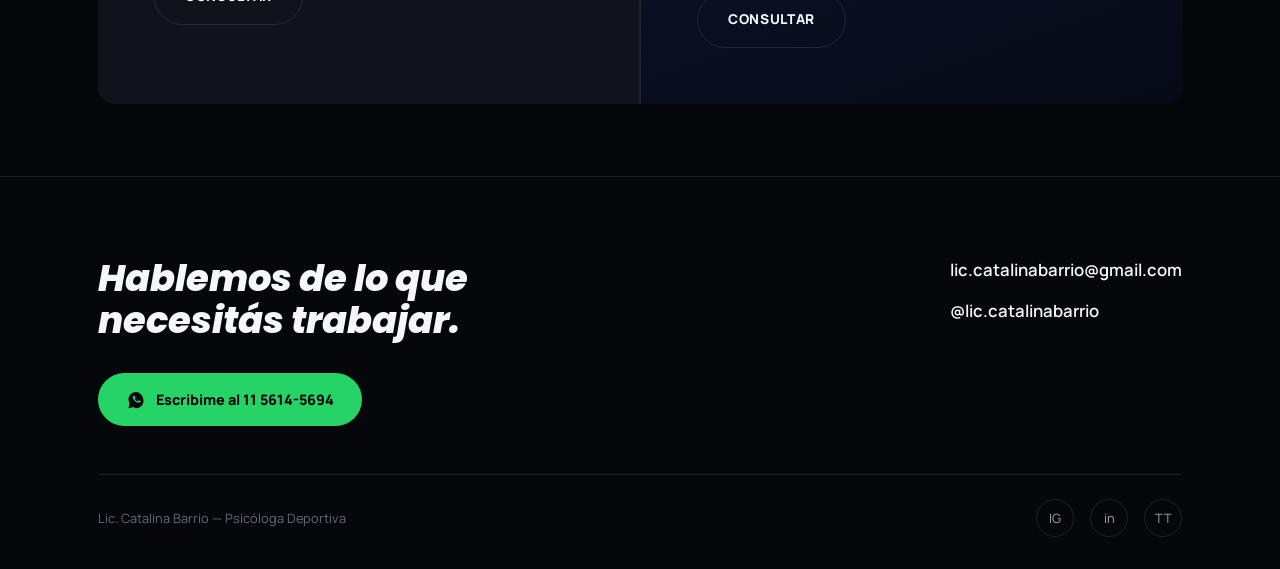
==== commit bc71a741: "Add files via upload" ====
--- a/index.html
+++ b/index.html
@@ -66,7 +66,6 @@
       <div class="hero__photo-frame">
         <img src="hero-cata-nueva.png" alt="Lic. Catalina Barrio">
       </div>
-      <a href="#programas" class="btn hero__photo-cta">Conocer los programas</a>
     </div>
   </div>
 </header>
--- a/style.css
+++ b/style.css
@@ -399,7 +399,7 @@
   display: flex;
   flex-direction: column;
   align-items: center;
-  gap: 14px;
+  gap: 6px;
   z-index: 2;
 }
 .hero__jcs-seal-img {
@@ -417,12 +417,12 @@
   background: var(--blue);
   color: var(--bg);
   font-weight: 800;
-  font-size: 0.72rem;
+  font-size: 0.82rem;
   letter-spacing: 0.04em;
   text-transform: uppercase;
   text-decoration: none;
   border-radius: 999px;
-  padding: 11px 20px;
+  padding: 13px 24px;
   white-space: nowrap;
   transition: transform 0.25s ease, box-shadow 0.25s ease;
 }
@@ -989,8 +989,8 @@
 }
 .programa-jcs__logo-wrap {
   position: relative;
-  width: clamp(170px, 24vw, 230px);
-  height: clamp(170px, 24vw, 230px);
+  width: clamp(220px, 32vw, 320px);
+  height: clamp(220px, 32vw, 320px);
 }
 .programa-jcs__logo-wrap::before {
   content: '';
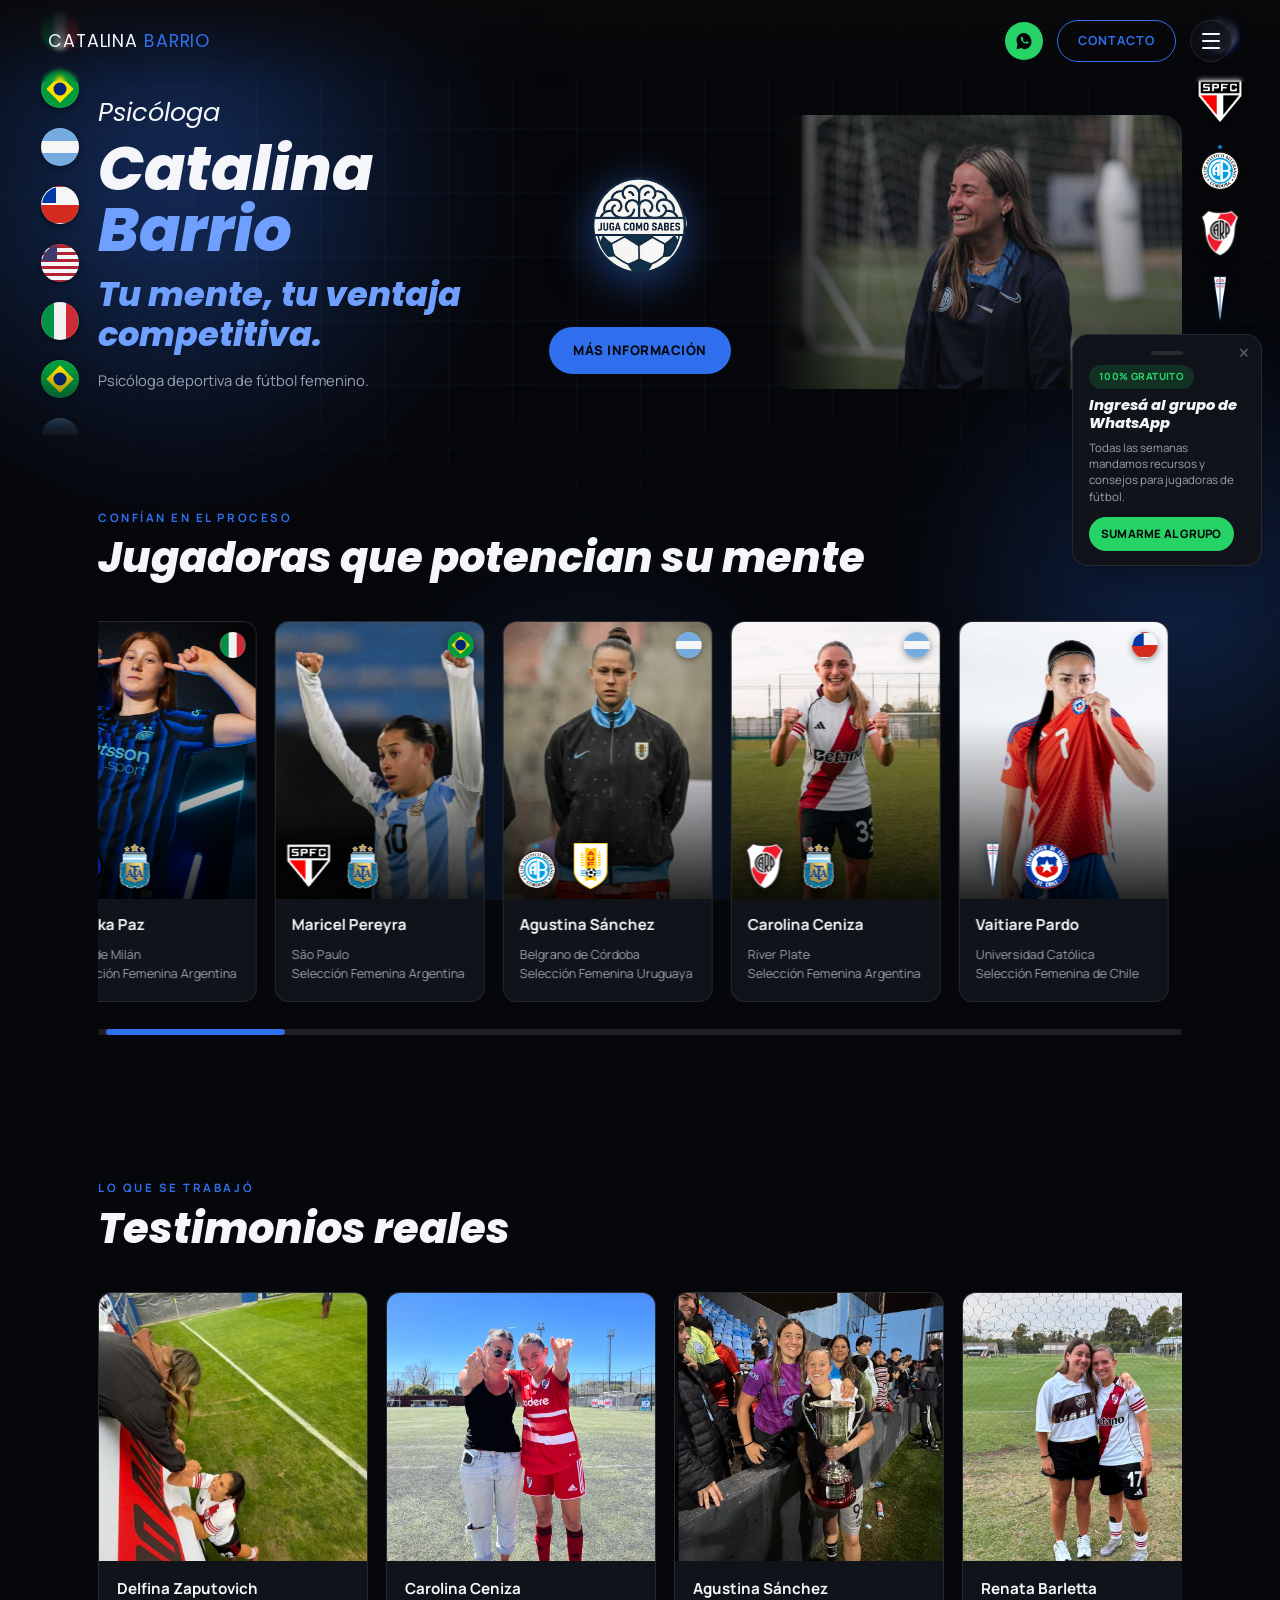
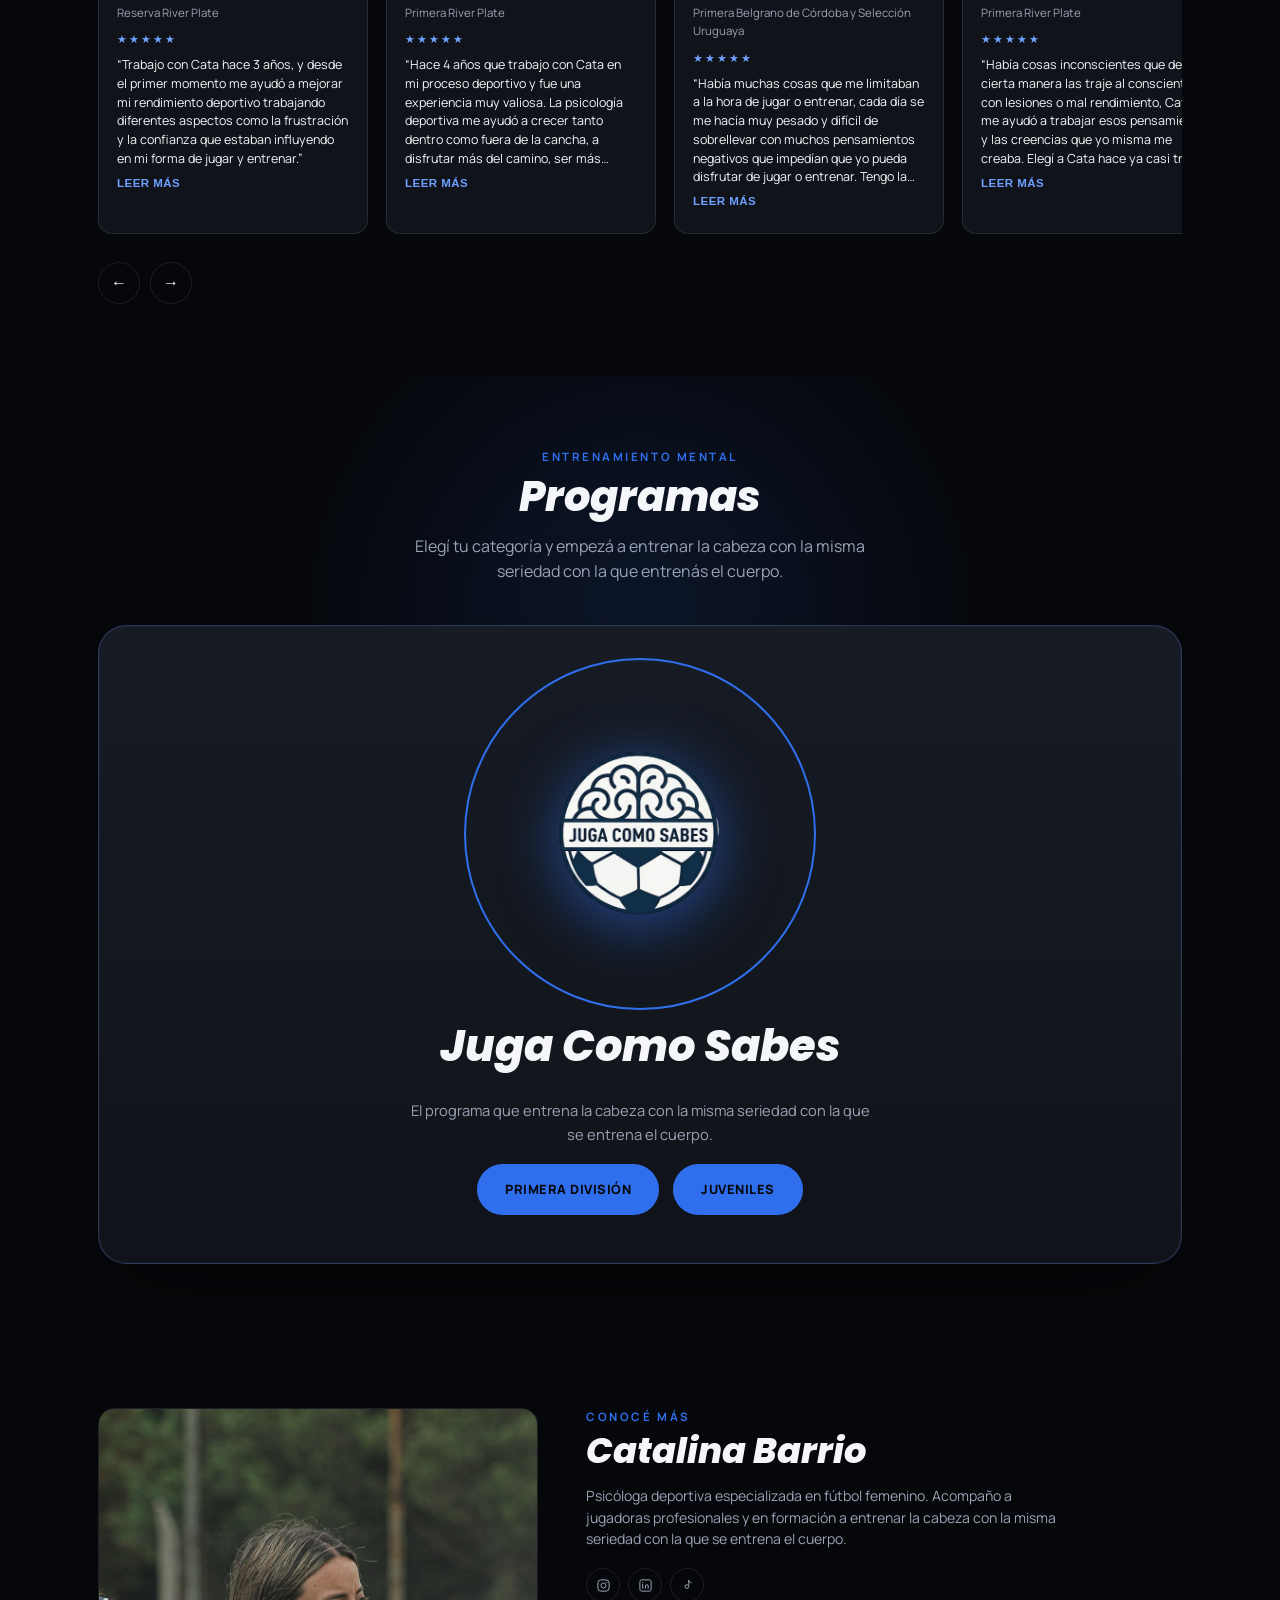
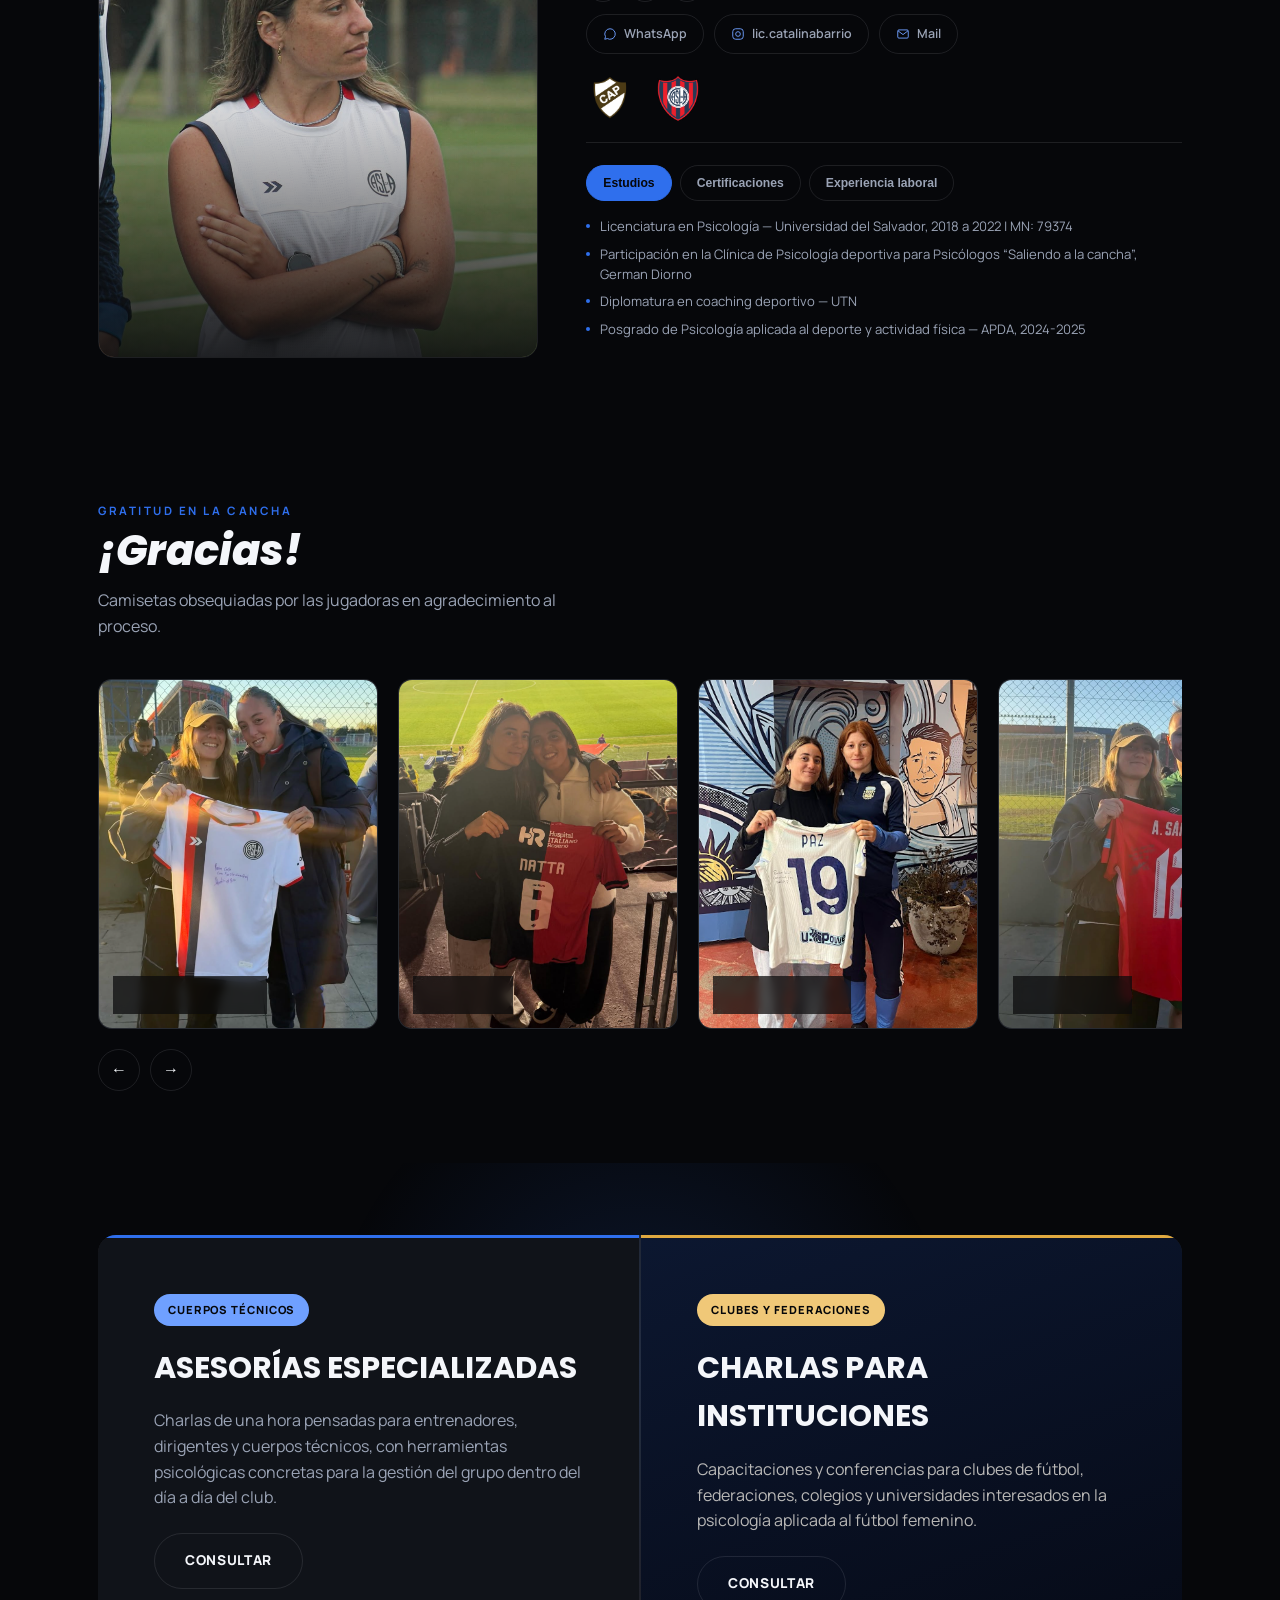
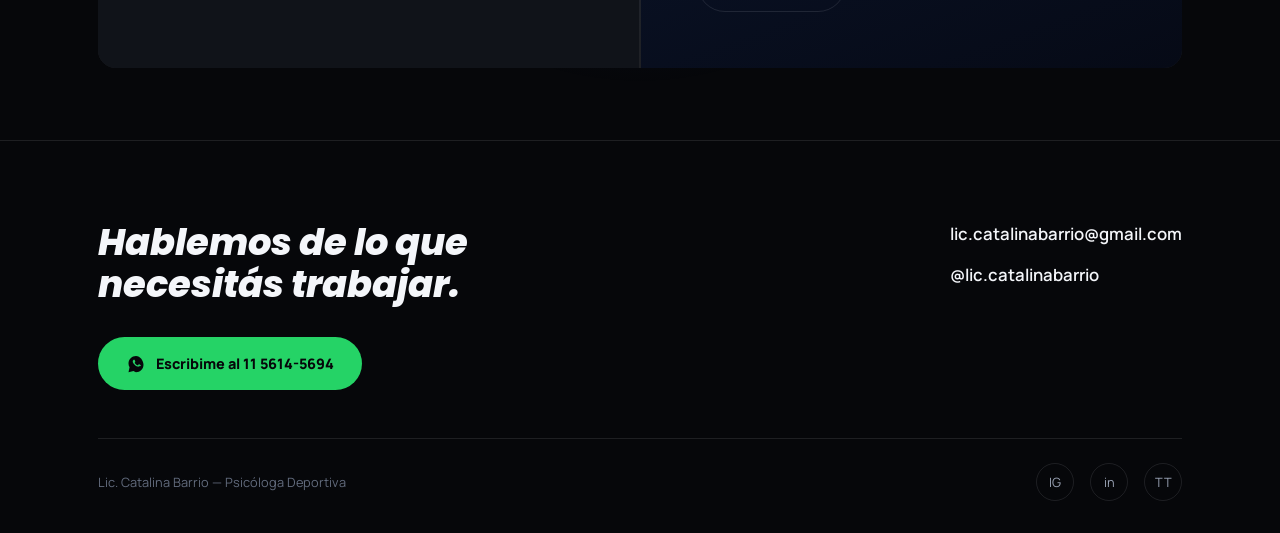
==== commit b6ac7afd: "Add files via upload" ====
--- a/index.html
+++ b/index.html
@@ -79,9 +79,8 @@
     </div>
     <div class="carousel-wrap reveal">
       <div class="carousel" id="carousel-jugadoras"></div>
-      <div class="carousel-nav">
-        <button id="prev-jugadora" aria-label="Anterior">&#8592;</button>
-        <button id="next-jugadora" aria-label="Siguiente">&#8594;</button>
+      <div class="carousel-scrollbar" id="jugadoras-scrollbar">
+        <div class="carousel-scrollbar__thumb" id="jugadoras-scrollbar-thumb"></div>
       </div>
     </div>
   </div>
--- a/style.css
+++ b/style.css
@@ -681,6 +681,26 @@
   transition: border-color 0.25s ease, color 0.25s ease;
 }
 .carousel-nav button:hover { border-color: var(--blue); color: var(--blue); }
+.carousel-scrollbar {
+  position: relative;
+  height: 6px;
+  margin-top: 20px;
+  background: var(--line);
+  border-radius: 999px;
+  cursor: pointer;
+  touch-action: none;
+}
+.carousel-scrollbar__thumb {
+  position: absolute;
+  top: 0;
+  height: 100%;
+  min-width: 40px;
+  background: var(--blue);
+  border-radius: 999px;
+  cursor: grab;
+  touch-action: none;
+}
+.carousel-scrollbar__thumb.is-dragging { cursor: grabbing; }
 .card-jugadora--cta {
   scroll-snap-align: start;
   flex: 0 0 auto;
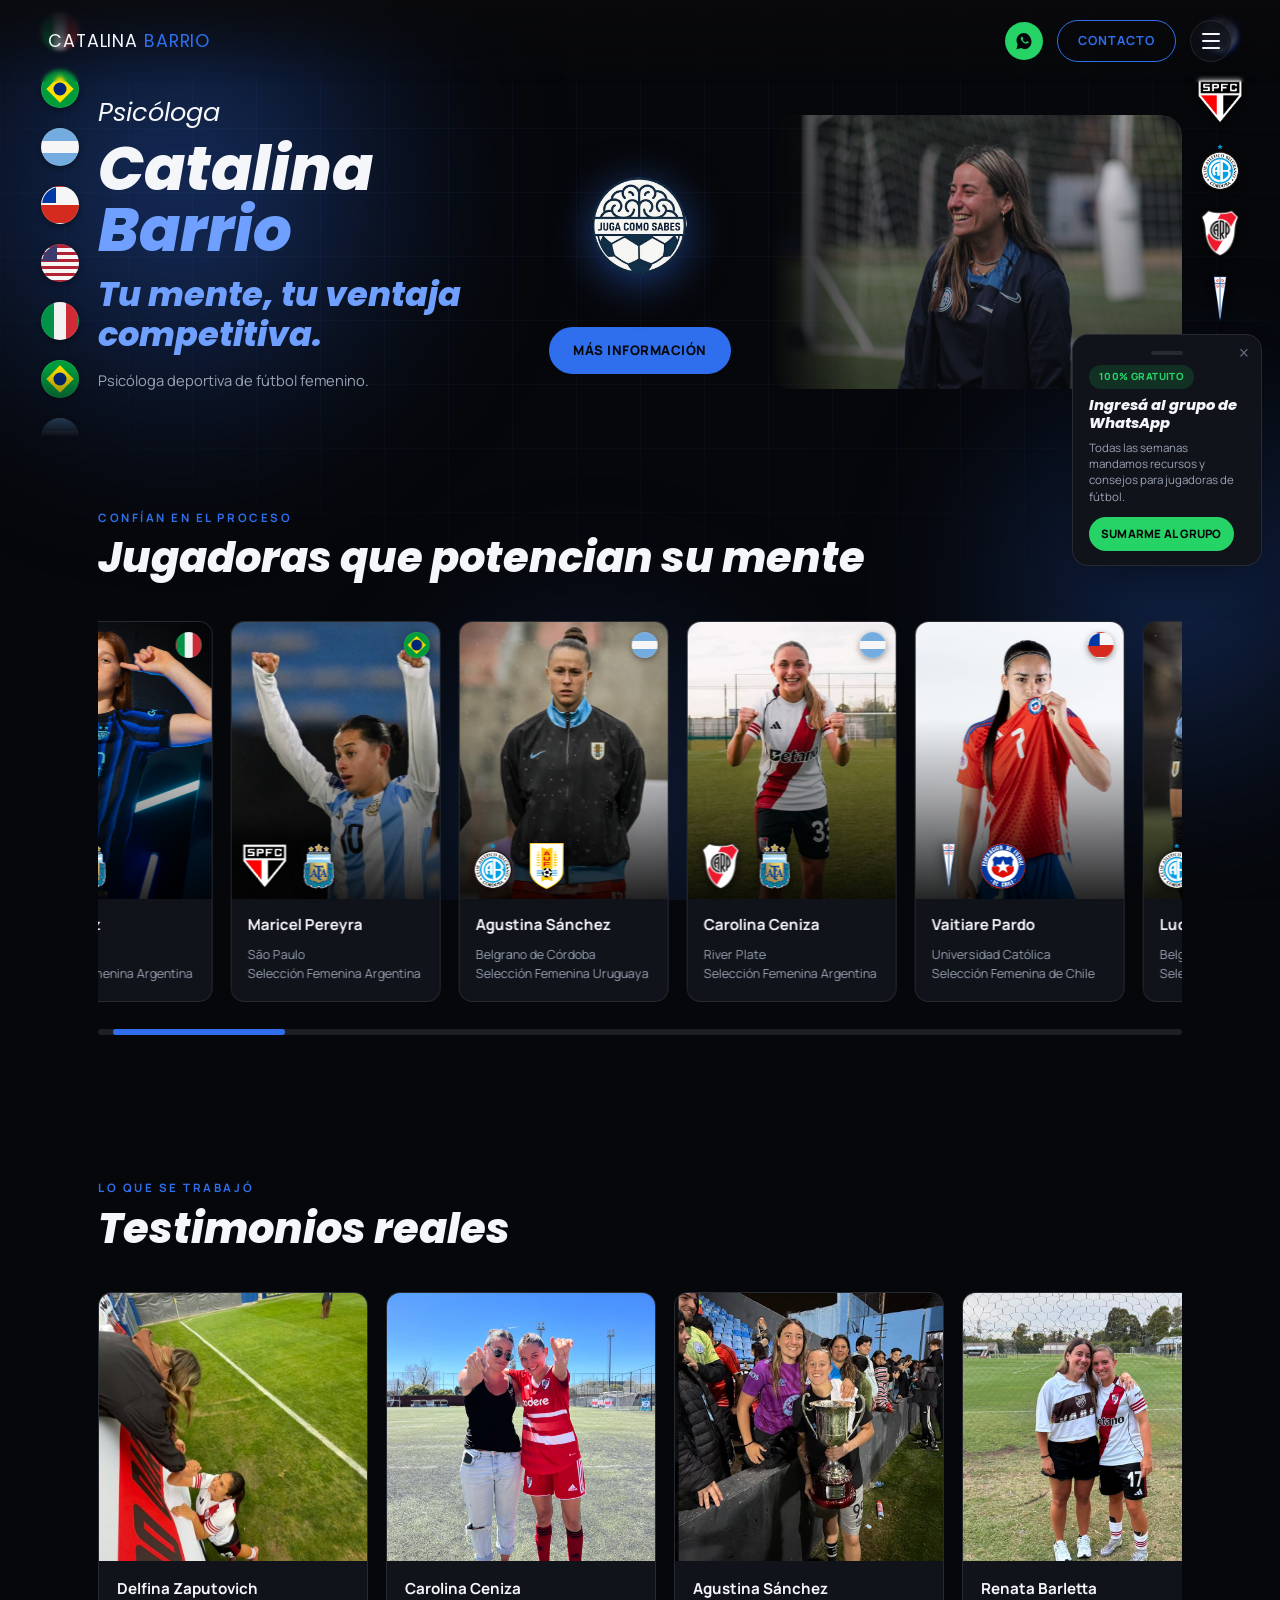
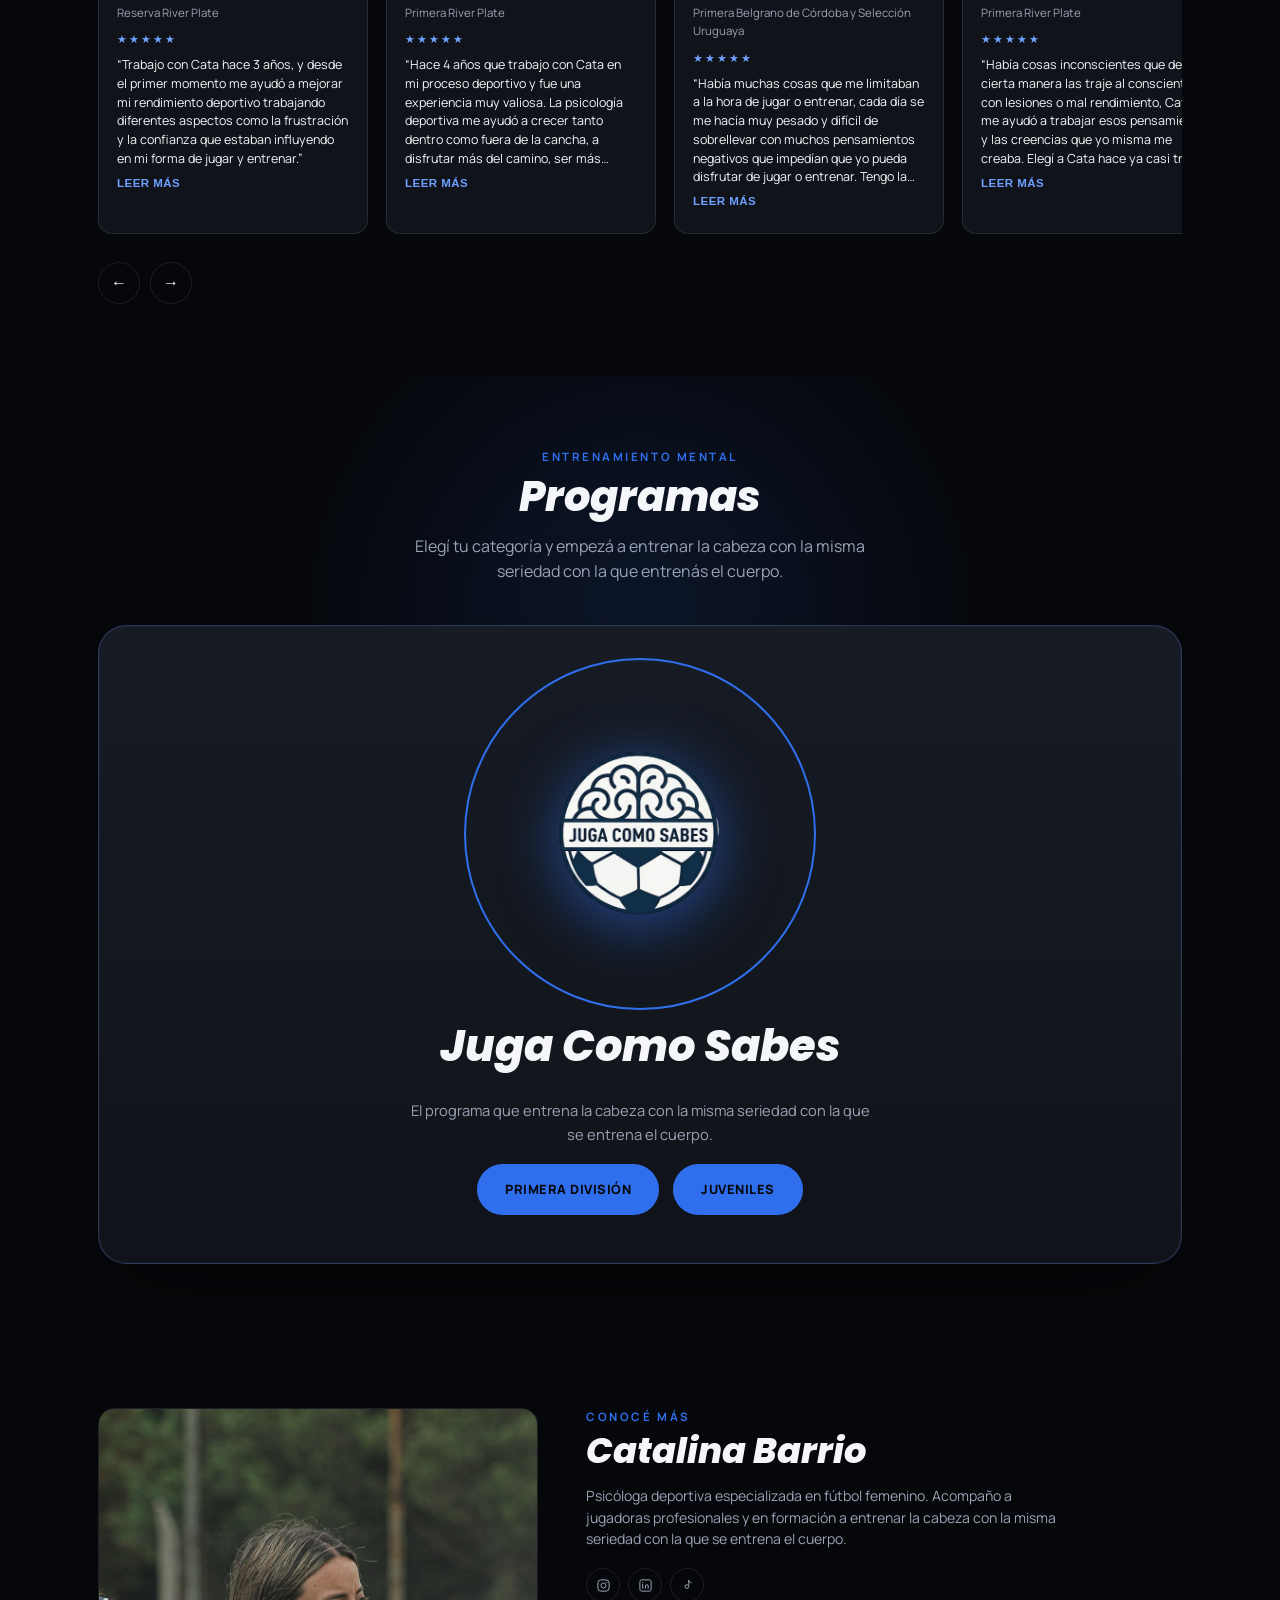
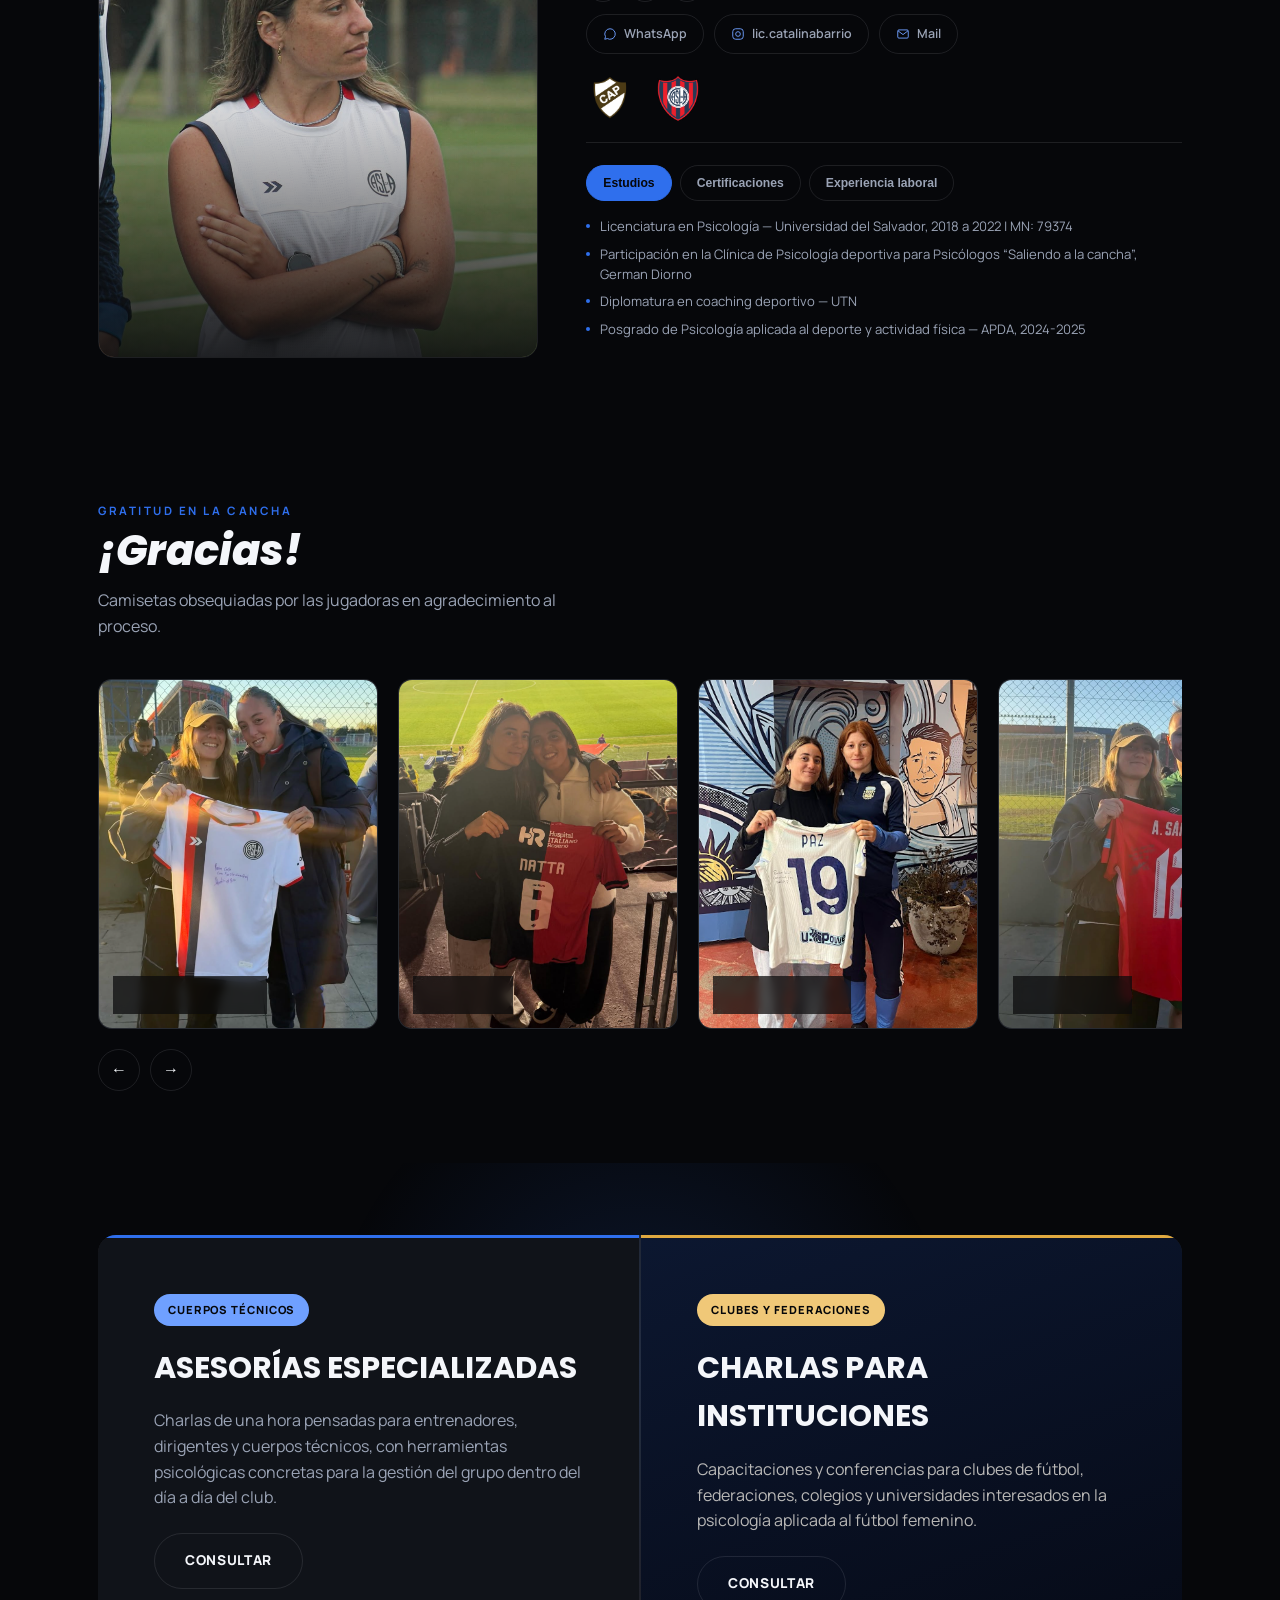
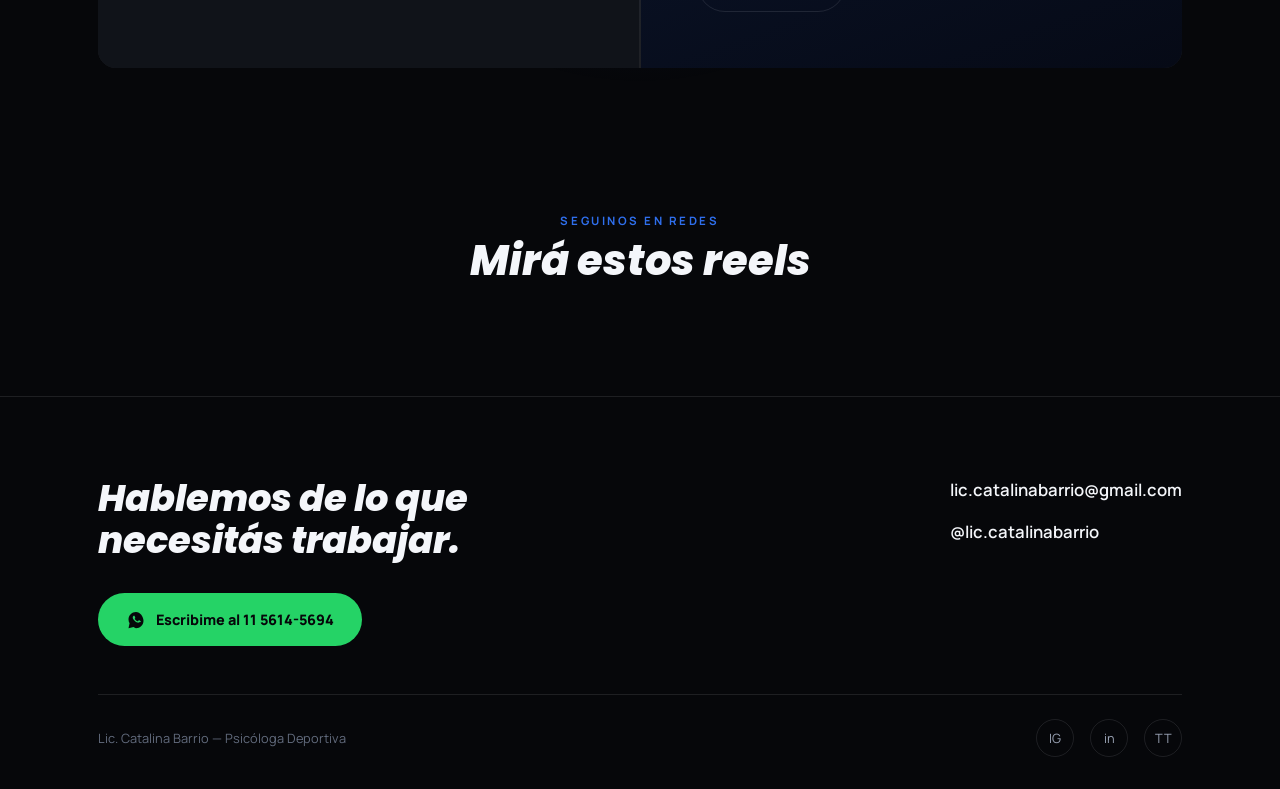
==== commit 3cf08764: "Add files via upload" ====
--- a/index.html
+++ b/index.html
@@ -42,6 +42,7 @@
     <li><a href="#sobre-mi" class="menu-link">Sobre mí</a></li>
     <li><a href="#camisetas" class="menu-link">Gratitud en la cancha</a></li>
     <li><a href="#asesorias" class="menu-link">Asesorías y charlas</a></li>
+    <li><a href="#reels" class="menu-link">Redes</a></li>
     <li><a href="#contacto" class="menu-link">Contacto</a></li>
   </ul>
 </div>
@@ -204,6 +205,17 @@
         <a href="#contacto" class="btn btn--ghost">Consultar</a>
       </div>
     </div>
+  </div>
+</section>
+
+<!-- SEGUINOS EN REDES -->
+<section id="reels">
+  <div class="container">
+    <div class="section-head reveal" style="text-align:center">
+      <p class="eyebrow" style="display:block">Seguinos en redes</p>
+      <h2 class="section-title">Mirá estos reels</h2>
+    </div>
+    <div class="reels-grid" id="reels-grid"></div>
   </div>
 </section>
 
--- a/style.css
+++ b/style.css
@@ -997,6 +997,19 @@
   text-transform: uppercase; letter-spacing: 0.05em;
 }
 
+/* -------------------- Reels (Seguinos en redes) -------------------- */
+.reels-grid {
+  display: grid;
+  grid-template-columns: repeat(auto-fit, minmax(240px, 1fr));
+  gap: 24px;
+  justify-items: center;
+}
+.reels-grid .instagram-media {
+  margin: 0 !important;
+  width: 100% !important;
+  max-width: 340px !important;
+}
+
 /* -------------------- Programa (Juga Como Sabes) -------------------- */
 .programa-jcs {
   display: flex;
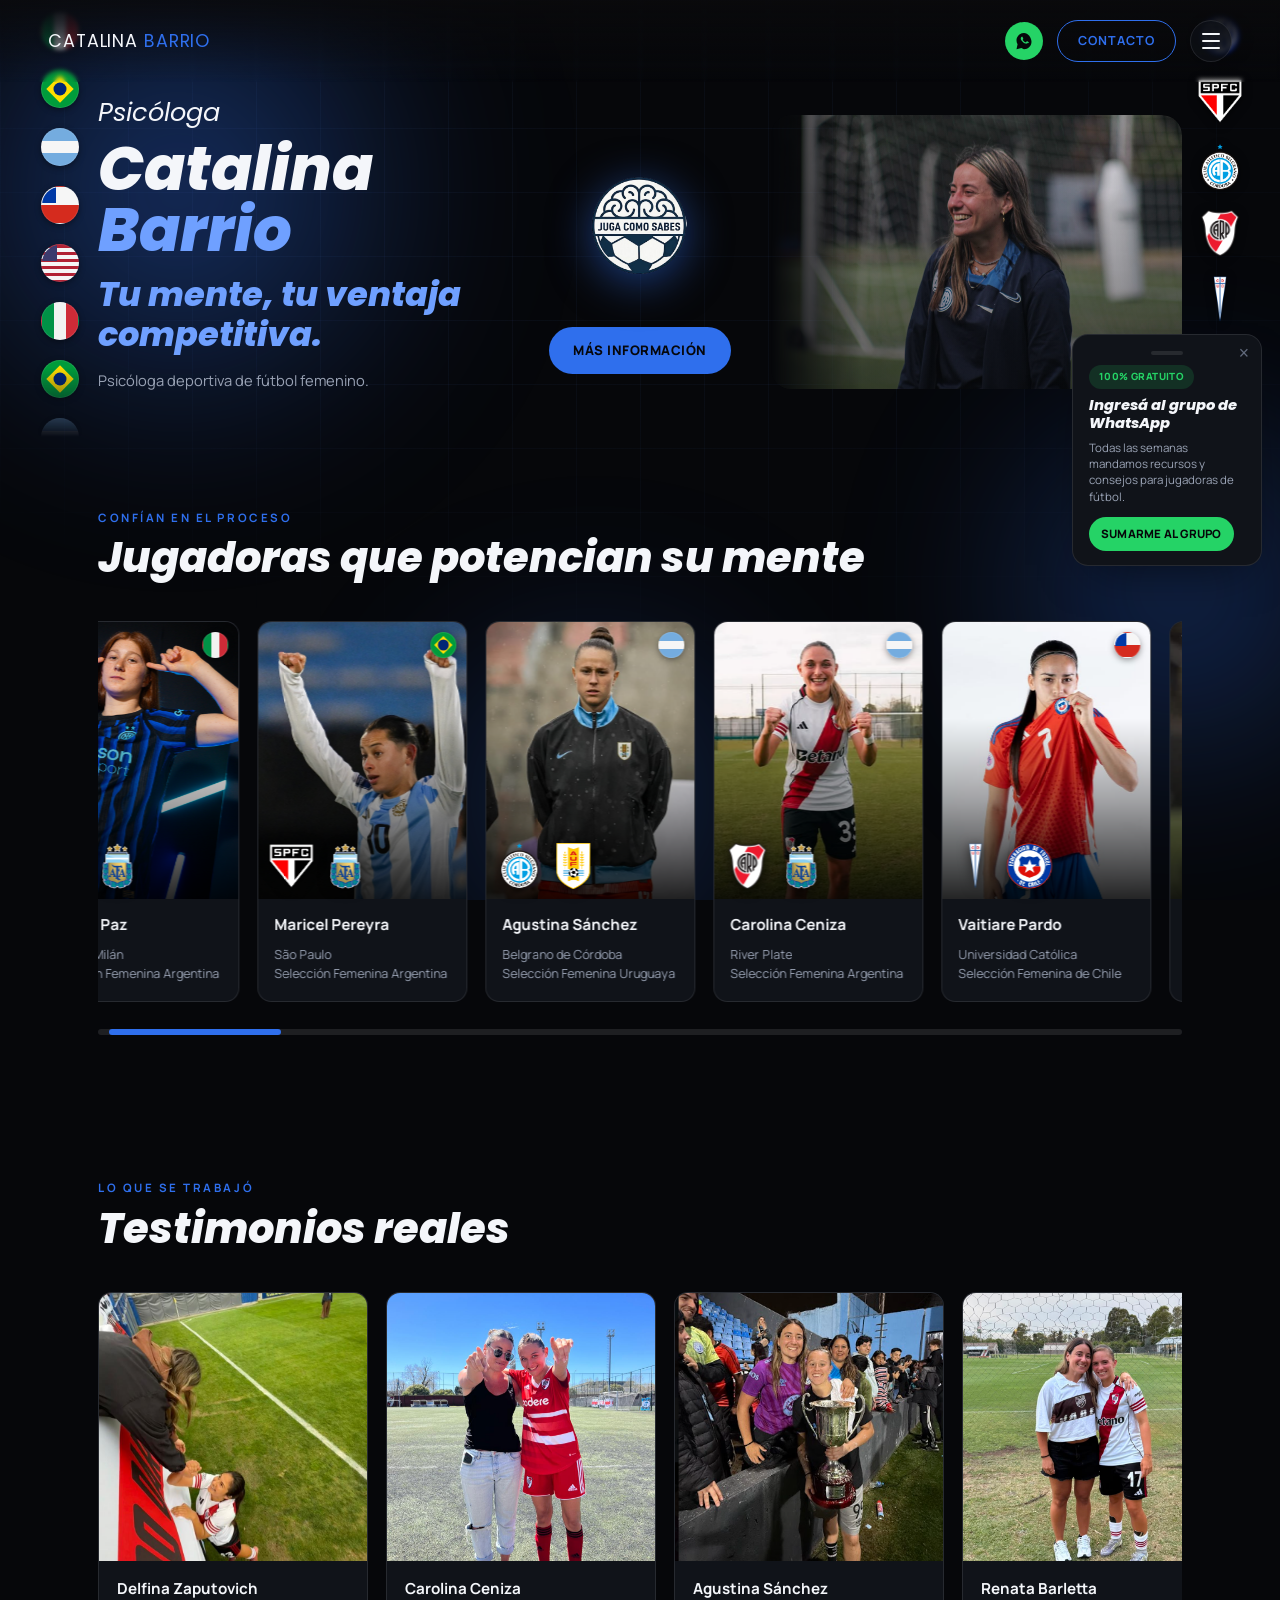
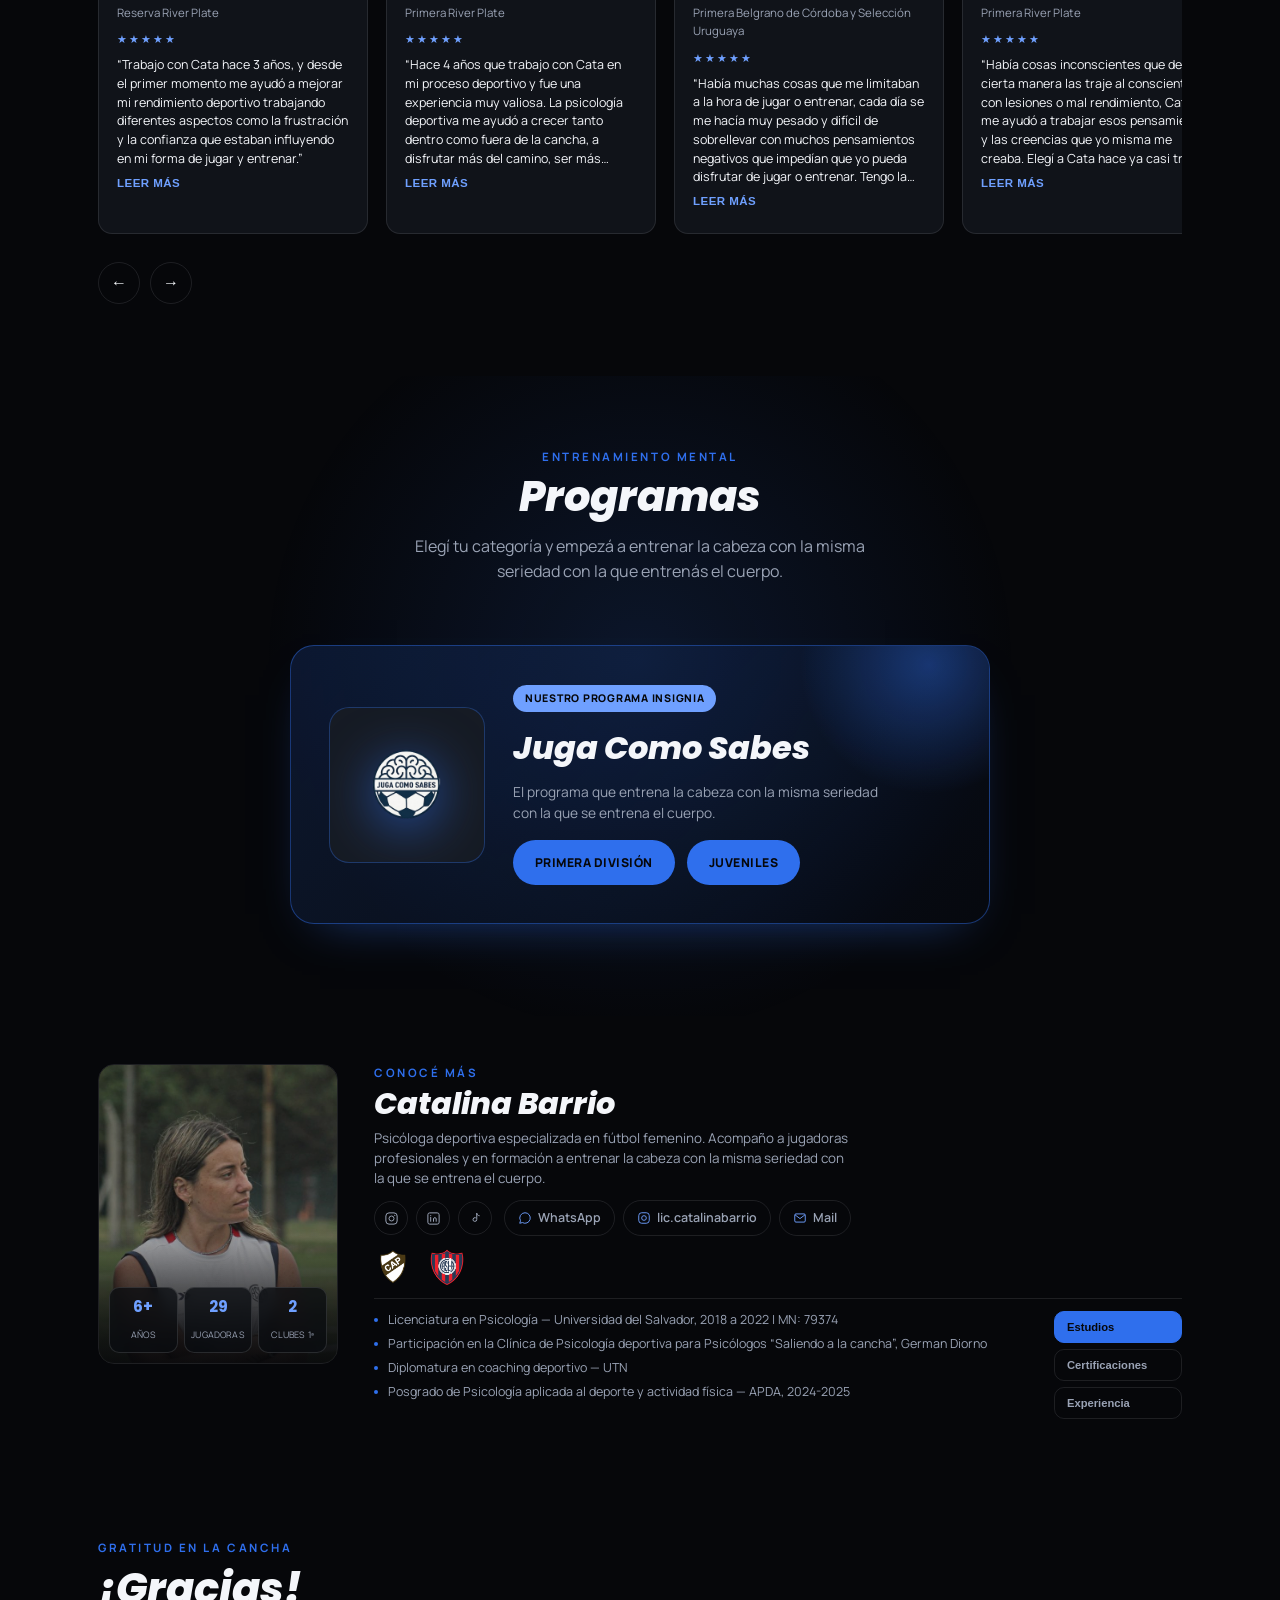
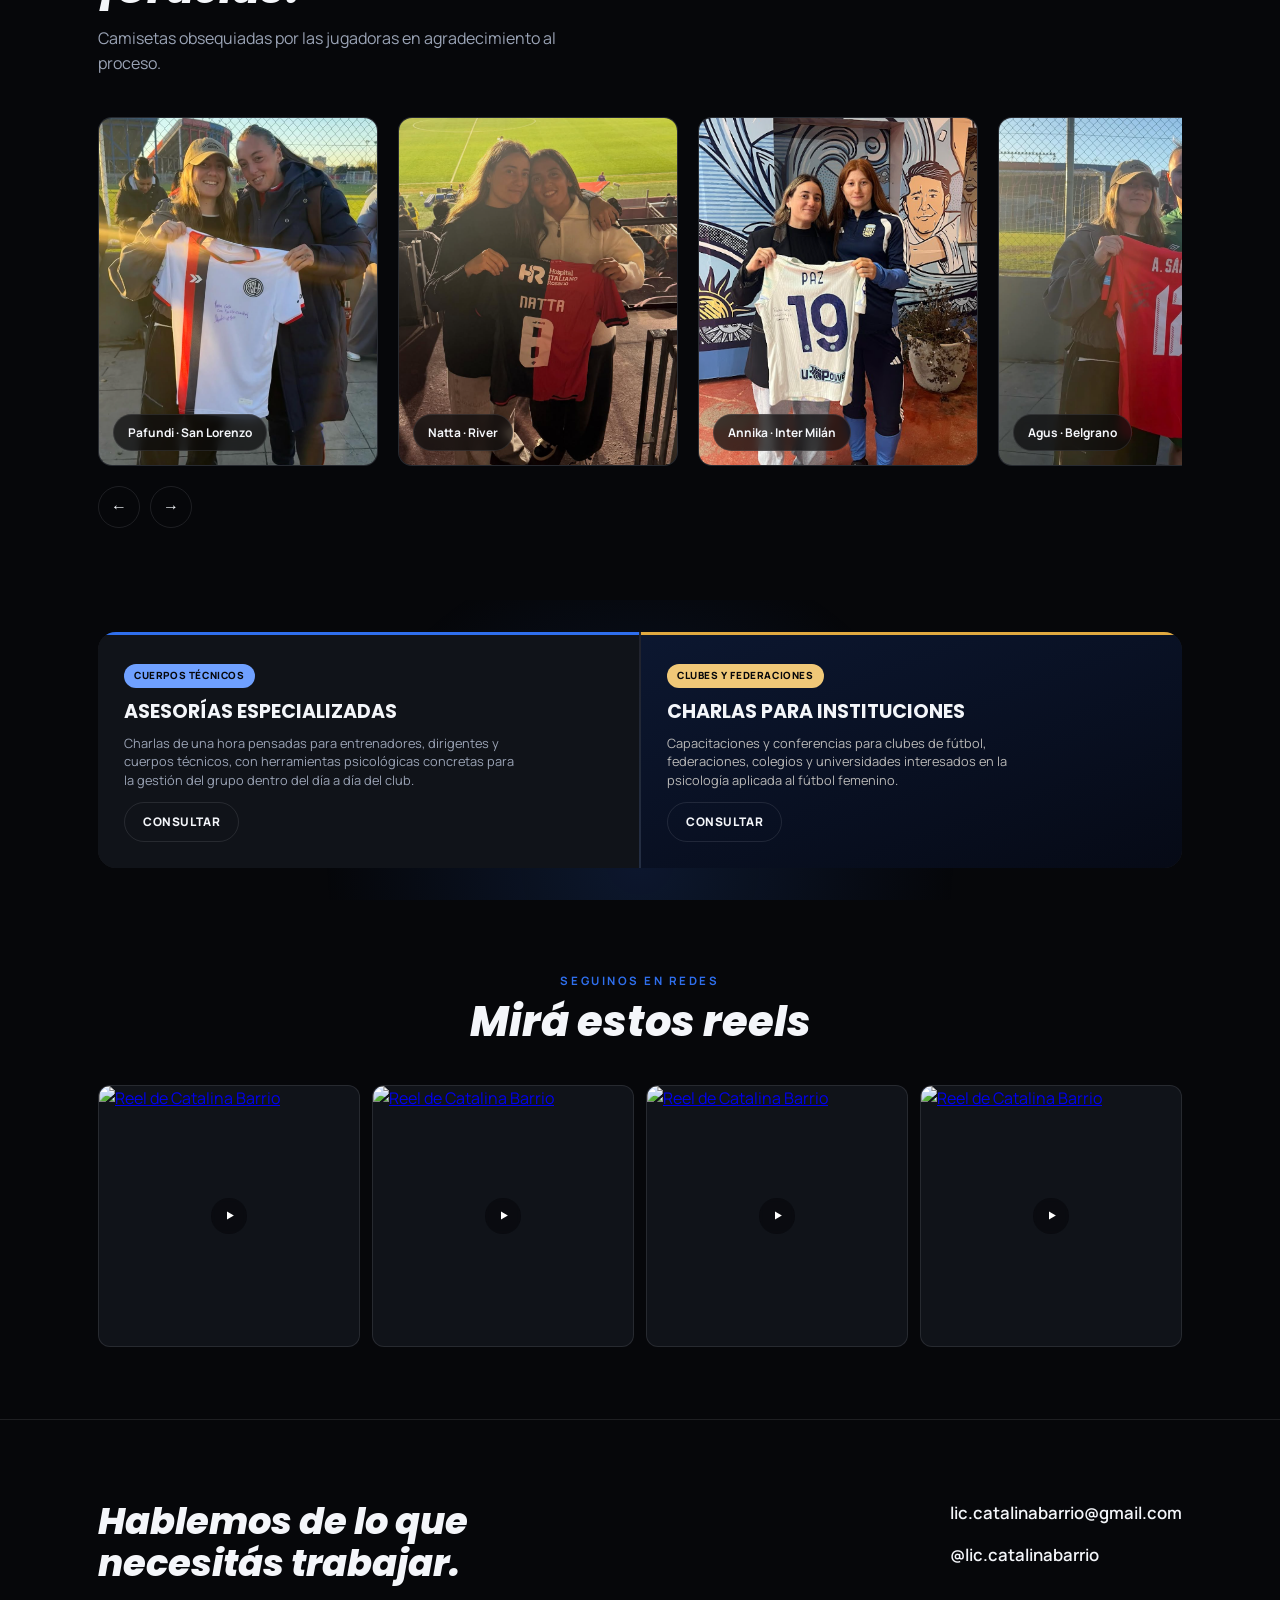
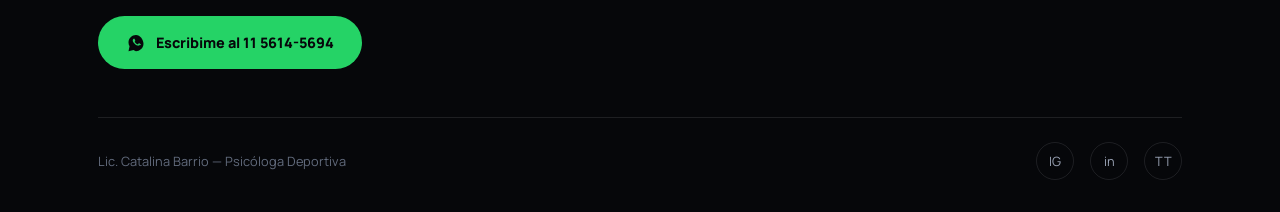
==== commit d17e3872: "Add files via upload" ====
--- a/index.html
+++ b/index.html
@@ -136,7 +136,12 @@
     <div class="sobre-mi reveal">
 
       <div class="sm-photo">
-        <img src="cataquiensoyy.png" alt="Lic. Catalina Barrio">
+        <img src="cataquiensoyy.webp.jpg" alt="Lic. Catalina Barrio">
+        <div class="sm-photo__badges">
+          <div class="sm-photo__badge"><b>6+</b><span>Años</span></div>
+          <div class="sm-photo__badge"><b>29</b><span>Jugadoras</span></div>
+          <div class="sm-photo__badge"><b>2</b><span>Clubes 1ª</span></div>
+        </div>
       </div>
 
       <div class="sm-info">
@@ -144,24 +149,29 @@
         <h2 class="sm-info__title">Catalina Barrio</h2>
         <p class="sm-info__bio">Psicóloga deportiva especializada en fútbol femenino. Acompaño a jugadoras profesionales y en formación a entrenar la cabeza con la misma seriedad con la que se entrena el cuerpo.</p>
 
-        <div class="sm-social-row" id="sm-social"></div>
-        <div class="sm-contact-row" id="sm-contacto"></div>
+        <div class="sm-contact-combined">
+          <div class="sm-social-row" id="sm-social"></div>
+          <div class="sm-contact-row" id="sm-contacto"></div>
+        </div>
         <div class="row-clubes-grandes" id="row-clubes-grandes"></div>
 
-        <div class="sm-tabs" id="sm-tabs">
-          <button class="sm-tab active" data-tab="estudios">Estudios</button>
-          <button class="sm-tab" data-tab="certificaciones">Certificaciones</button>
-          <button class="sm-tab" data-tab="experiencia">Experiencia laboral</button>
-        </div>
-
-        <div class="sm-panel active" id="panel-estudios">
-          <ul class="sm-lista" id="sm-estudios"></ul>
-        </div>
-        <div class="sm-panel" id="panel-certificaciones">
-          <ul class="sm-lista" id="sm-certificaciones"></ul>
-        </div>
-        <div class="sm-panel" id="panel-experiencia">
-          <ul class="sm-lista" id="sm-experiencia"></ul>
+        <div class="sm-creds">
+          <div class="sm-creds__panels">
+            <div class="sm-panel active" id="panel-estudios">
+              <ul class="sm-lista" id="sm-estudios"></ul>
+            </div>
+            <div class="sm-panel" id="panel-certificaciones">
+              <ul class="sm-lista" id="sm-certificaciones"></ul>
+            </div>
+            <div class="sm-panel" id="panel-experiencia">
+              <ul class="sm-lista" id="sm-experiencia"></ul>
+            </div>
+          </div>
+          <div class="sm-tabs" id="sm-tabs">
+            <button class="sm-tab active" data-tab="estudios">Estudios</button>
+            <button class="sm-tab" data-tab="certificaciones">Certificaciones</button>
+            <button class="sm-tab" data-tab="experiencia">Experiencia</button>
+          </div>
         </div>
       </div>
 
--- a/style.css
+++ b/style.css
@@ -798,10 +798,11 @@
 .leer-mas:hover { color: var(--ink); }
 
 /* -------------------- Sobre mí -------------------- */
+#sobre-mi { padding: clamp(28px, 4vw, 48px) 0; }
 .sobre-mi {
   display: grid;
-  grid-template-columns: 0.85fr 1.15fr;
-  gap: clamp(24px, 4vw, 48px);
+  grid-template-columns: 240px 1fr;
+  gap: clamp(20px, 3vw, 36px);
   align-items: start;
 }
 
@@ -812,6 +813,7 @@
   overflow: hidden;
   border: 1px solid var(--line);
   aspect-ratio: 4/5;
+  max-width: 240px;
 }
 .sm-photo img {
   width: 100%; height: 100%; object-fit: cover;
@@ -822,28 +824,63 @@
   position: absolute; inset: 0;
   background: linear-gradient(180deg, rgba(6,7,10,0) 55%, rgba(6,7,10,0.85) 100%);
 }
+.sm-photo__badges {
+  position: absolute;
+  left: 10px; right: 10px; bottom: 10px;
+  display: flex;
+  gap: 6px;
+  z-index: 2;
+}
+.sm-photo__badge {
+  flex: 1;
+  background: rgba(10,12,16,0.75);
+  backdrop-filter: blur(6px);
+  border: 1px solid rgba(255,255,255,0.12);
+  border-radius: 10px;
+  padding: 7px 4px;
+  text-align: center;
+}
+.sm-photo__badge b {
+  display: block;
+  font-family: var(--display);
+  font-size: 0.95rem;
+  color: var(--blue-bright);
+}
+.sm-photo__badge span {
+  font-size: 0.56rem;
+  color: var(--ink-dim);
+  text-transform: uppercase;
+  letter-spacing: 0.02em;
+}
 
 .sm-info__title {
   font-family: var(--display);
   font-style: italic;
   font-weight: 800;
-  font-size: clamp(1.6rem, 3.4vw, 2.2rem);
+  font-size: clamp(1.4rem, 3vw, 1.9rem);
   line-height: 1.1;
   color: var(--ink);
-  margin: 6px 0 14px;
+  margin: 4px 0 8px;
 }
 .sm-info__bio {
   color: var(--ink-dim);
-  font-size: 0.88rem;
-  line-height: 1.55;
+  font-size: 0.84rem;
+  line-height: 1.5;
   max-width: 480px;
-  margin-bottom: 18px;
-}
-
+  margin-bottom: 12px;
+}
+
+.sm-contact-combined {
+  display: flex;
+  align-items: center;
+  flex-wrap: wrap;
+  gap: 12px;
+  margin-bottom: 12px;
+}
 .sm-social-row {
   display: flex;
   gap: 8px;
-  margin-bottom: 12px;
+  margin-bottom: 0;
 }
 .sm-social-icon {
   width: 34px; height: 34px;
@@ -859,14 +896,14 @@
 .sm-contact-row {
   display: flex;
   flex-wrap: wrap;
-  gap: 10px;
-  margin-bottom: 20px;
+  gap: 8px;
+  margin-bottom: 0;
 }
 .sm-chip {
   display: inline-flex;
   align-items: center;
-  gap: 7px;
-  padding: 9px 16px;
+  gap: 6px;
+  padding: 7px 13px;
   border-radius: 999px;
   border: 1px solid var(--line);
   color: var(--ink-dim);
@@ -880,38 +917,49 @@
 
 .row-clubes-grandes {
   display: flex;
-  gap: 20px;
+  gap: 16px;
   align-items: center;
   flex-wrap: wrap;
-  margin-bottom: 22px;
-  padding-bottom: 20px;
+  margin-bottom: 12px;
+  padding-bottom: 12px;
   border-bottom: 1px solid var(--line);
 }
 .club-grande {
-  width: 48px; height: 48px;
+  width: 38px; height: 38px;
   display: flex; align-items: center; justify-content: center;
   transition: transform 0.25s ease;
 }
 .club-grande:hover { transform: scale(1.08); }
 .club-grande img { width: 100%; height: 100%; object-fit: contain; }
 
+.sm-creds {
+  display: flex;
+  gap: 16px;
+  align-items: flex-start;
+}
+.sm-creds__panels {
+  flex: 1;
+  min-width: 0;
+}
 .sm-tabs {
   position: relative;
   z-index: 5;
   display: flex;
-  flex-wrap: wrap;
-  gap: 8px;
-  margin-bottom: 16px;
+  flex-direction: column;
+  gap: 6px;
+  width: 128px;
+  flex-shrink: 0;
 }
 .sm-tab {
   position: relative;
   z-index: 5;
+  text-align: left;
   background: none;
   border: 1px solid var(--line);
-  border-radius: 999px;
-  padding: 10px 16px;
+  border-radius: 10px;
+  padding: 9px 12px;
   color: var(--ink-dim);
-  font-size: 0.76rem;
+  font-size: 0.7rem;
   font-weight: 700;
   cursor: pointer;
   touch-action: manipulation;
@@ -925,16 +973,20 @@
 }
 .sm-panel { display: none; position: relative; z-index: 4; pointer-events: auto; }
 .sm-panel.active { display: block; }
+@media (max-width: 640px) {
+  .sm-creds { flex-direction: column-reverse; }
+  .sm-tabs { flex-direction: row; flex-wrap: wrap; width: 100%; }
+}
 .sm-lista {
   list-style: none;
   color: var(--ink-dim);
-  font-size: 0.82rem;
-  line-height: 1.5;
+  font-size: 0.78rem;
+  line-height: 1.42;
 }
 .sm-lista li {
   position: relative;
   padding-left: 14px;
-  margin-bottom: 8px;
+  margin-bottom: 6px;
   transition: color 0.2s ease;
 }
 .sm-lista li:hover { color: var(--ink); }
@@ -1000,72 +1052,119 @@
 /* -------------------- Reels (Seguinos en redes) -------------------- */
 .reels-grid {
   display: grid;
-  grid-template-columns: repeat(auto-fit, minmax(240px, 1fr));
-  gap: 24px;
-  justify-items: center;
-}
-.reels-grid .instagram-media {
-  margin: 0 !important;
-  width: 100% !important;
-  max-width: 340px !important;
-}
-
+  grid-template-columns: repeat(auto-fit, minmax(120px, 1fr));
+  gap: 12px;
+}
+.reel-card {
+  position: relative;
+  display: block;
+  aspect-ratio: 1/1;
+  overflow: hidden;
+  border-radius: 12px;
+  border: 1px solid var(--line);
+  background: var(--bg-panel);
+  transition: transform 0.3s ease;
+}
+.reel-card:hover { transform: translateY(-4px); }
+.reel-card img {
+  width: 100%;
+  height: 100%;
+  object-fit: cover;
+  display: block;
+}
+.reel-card__play {
+  position: absolute;
+  top: 50%; left: 50%;
+  transform: translate(-50%, -50%);
+  width: 36px; height: 36px;
+  border-radius: 50%;
+  background: rgba(6,7,10,0.55);
+  backdrop-filter: blur(2px);
+  display: flex;
+  align-items: center;
+  justify-content: center;
+  color: #fff;
+  pointer-events: none;
+}
+.reel-card__play svg { width: 15px; height: 15px; }
 /* -------------------- Programa (Juga Como Sabes) -------------------- */
 .programa-jcs {
-  display: flex;
-  flex-direction: column;
-  align-items: center;
-  text-align: center;
-  gap: 18px;
-  max-width: 460px;
+  position: relative;
+  display: flex;
+  align-items: center;
+  text-align: left;
+  gap: 28px;
+  max-width: 700px;
   margin: 0 auto;
-}
-.programa-jcs__logo-wrap {
-  position: relative;
-  width: clamp(220px, 32vw, 320px);
-  height: clamp(220px, 32vw, 320px);
-}
-.programa-jcs__logo-wrap::before {
+  overflow: hidden;
+  background: linear-gradient(135deg, rgba(47,111,237,0.16), rgba(47,111,237,0.02));
+  border: 1px solid rgba(47,111,237,0.45);
+  border-radius: 24px;
+  padding: clamp(26px, 4vw, 38px);
+  box-shadow: 0 20px 50px -30px rgba(47,111,237,0.6);
+}
+.programa-jcs::before {
   content: '';
   position: absolute;
-  inset: -16px;
-  border-radius: 50%;
-  border: 2px solid var(--blue);
-  animation: jcsProgramaRing 2.6s ease-in-out infinite;
+  top: -40%; right: -10%;
+  width: 260px; height: 260px;
+  background: radial-gradient(circle, rgba(47,111,237,0.4) 0%, transparent 70%);
+  pointer-events: none;
+}
+.programa-jcs__logo-wrap {
+  position: relative;
+  z-index: 1;
+  width: 156px;
+  height: 156px;
+  flex-shrink: 0;
+  border-radius: 20px;
+  background: var(--bg-panel-2);
+  border: 1px solid rgba(47,111,237,0.35);
+  display: flex;
+  align-items: center;
+  justify-content: center;
+  overflow: hidden;
 }
 .programa-jcs__logo {
-  width: 100%;
-  height: 100%;
-  border-radius: 50%;
+  width: 88%;
+  height: 88%;
   object-fit: contain;
+  filter: drop-shadow(0 10px 26px rgba(47,111,237,0.6));
   animation: jcsProgramaFloat 3.2s ease-in-out infinite;
-  filter: drop-shadow(0 10px 30px rgba(47,111,237,0.55));
-}
-@keyframes jcsProgramaRing {
-  0%, 100% { transform: scale(1); opacity: 0.55; }
-  50% { transform: scale(1.1); opacity: 0.1; }
-}
-@keyframes jcsProgramaFloat {
-  0%, 100% { transform: translateY(0) scale(1); }
-  50% { transform: translateY(-10px) scale(1.04); }
+}
+.programa-jcs__body { position: relative; z-index: 1; }
+.programa-jcs__tag {
+  display: inline-block;
+  font-size: 0.66rem;
+  font-weight: 800;
+  letter-spacing: 0.07em;
+  text-transform: uppercase;
+  color: var(--bg);
+  background: var(--blue-bright);
+  padding: 5px 12px;
+  border-radius: 999px;
+  margin-bottom: 10px;
 }
 .programa-jcs__nombre {
   font-family: var(--display);
   font-style: italic;
   font-weight: 800;
-  font-size: clamp(1.9rem, 4.4vw, 2.7rem);
+  font-size: clamp(1.5rem, 3.2vw, 2rem);
   color: var(--ink);
+  margin-bottom: 8px;
 }
 .programa-jcs__desc {
   color: var(--ink-dim);
-  font-size: 0.92rem;
-  line-height: 1.6;
+  font-size: 0.86rem;
+  line-height: 1.55;
+  margin-bottom: 16px;
+  max-width: 380px;
 }
 .programa-jcs__botones {
   display: flex;
-  gap: 14px;
+  gap: 12px;
   flex-wrap: wrap;
-  justify-content: center;
+  justify-content: flex-start;
 }
 .programa-jcs__btn {
   display: inline-flex;
@@ -1074,20 +1173,28 @@
   background: var(--blue);
   color: var(--bg);
   font-weight: 800;
-  font-size: 0.8rem;
+  font-size: 0.76rem;
   letter-spacing: 0.04em;
   text-transform: uppercase;
   text-decoration: none;
   border-radius: 999px;
-  padding: 15px 28px;
+  padding: 13px 22px;
   transition: transform 0.25s ease, box-shadow 0.25s ease;
 }
 .programa-jcs__btn:hover {
   transform: translateY(-3px);
   box-shadow: 0 16px 34px -14px rgba(47,111,237,0.5);
 }
+@keyframes jcsProgramaFloat {
+  0%, 100% { transform: translateY(0) scale(1); }
+  50% { transform: translateY(-8px) scale(1.03); }
+}
+@media (max-width: 560px) {
+  .programa-jcs { flex-direction: column; text-align: center; }
+  .programa-jcs__desc { max-width: 320px; margin-left: auto; margin-right: auto; }
+  .programa-jcs__botones { justify-content: center; }
+}
 @media (prefers-reduced-motion: reduce) {
-  .programa-jcs__logo-wrap::before,
   .programa-jcs__logo { animation: none; }
 }
 
@@ -1124,27 +1231,7 @@
 }
 .programas-spotlight {
   position: relative;
-  background: linear-gradient(180deg, var(--bg-panel-2) 0%, var(--bg-panel) 100%);
-  border: 1px solid rgba(111,160,255,0.25);
-  border-radius: 28px;
-  padding: clamp(28px, 5vw, 48px);
-  box-shadow:
-    0 30px 70px -30px rgba(0,0,0,0.6),
-    0 0 0 1px rgba(111,160,255,0.05) inset;
-  animation: programasFloat 7s ease-in-out infinite;
-}
-@keyframes programasFloat {
-  0%, 100% {
-    transform: translateY(0);
-    box-shadow: 0 30px 70px -30px rgba(0,0,0,0.6), 0 0 40px -8px rgba(47,111,237,0.25);
-  }
-  50% {
-    transform: translateY(-8px);
-    box-shadow: 0 40px 80px -30px rgba(0,0,0,0.65), 0 0 60px -6px rgba(47,111,237,0.4);
-  }
-}
-@media (prefers-reduced-motion: reduce) {
-  .programas-spotlight { animation: none; }
+  padding: clamp(12px, 2vw, 20px) 0;
 }
 #asesorias { position: relative; overflow: hidden; }
 #asesorias::before {
@@ -1167,12 +1254,13 @@
   #asesorias::before { animation: none; }
 }
 .asesorias-photo img { width: 100%; height: 100%; object-fit: cover; }
+#asesorias { padding: clamp(20px, 3vw, 32px) 0; }
 .panel {
   --accent: var(--blue);
   --accent-bright: var(--blue-bright);
   background: var(--bg-panel);
   border-top: 3px solid var(--accent);
-  padding: clamp(32px, 5vw, 56px);
+  padding: clamp(18px, 2.4vw, 26px);
 }
 .panel--navy {
   --accent: #e0a940;
@@ -1181,24 +1269,25 @@
 }
 .panel h3 {
   font-family: var(--display);
-  font-size: clamp(1.4rem, 2.6vw, 1.9rem);
+  font-size: clamp(1rem, 1.6vw, 1.2rem);
   text-transform: uppercase;
-  margin-bottom: 16px;
-}
-.panel p { color: var(--ink-dim); margin-bottom: 22px; max-width: 440px; }
+  margin-bottom: 6px;
+}
+.panel p { color: var(--ink-dim); font-size: 0.8rem; line-height: 1.45; margin-bottom: 12px; max-width: 400px; }
 .panel--navy p { color: rgba(244,240,232,0.75); }
 .tag-inline {
   display: inline-block;
-  font-size: 0.7rem;
-  font-weight: 800;
-  letter-spacing: 0.08em;
+  font-size: 0.62rem;
+  font-weight: 800;
+  letter-spacing: 0.06em;
   text-transform: uppercase;
   color: var(--bg);
   background: var(--accent-bright);
-  padding: 7px 14px;
+  padding: 4px 10px;
   border-radius: 999px;
-  margin-bottom: 18px;
-}
+  margin-bottom: 9px;
+}
+.panel .btn { padding: 10px 18px; font-size: 0.74rem; }
 
 /* -------------------- Footer -------------------- */
 .footer { border-top: 1px solid var(--line); padding: clamp(48px, 8vw, 80px) 0 32px; }
@@ -1358,7 +1447,7 @@
 /* -------------------- Responsive -------------------- */
 @media (max-width: 860px) {
   .sobre-mi { grid-template-columns: 1fr; }
-  .sm-photo { position: static; max-width: 280px; margin: 0 auto 20px; }
+  .sm-photo { position: static; max-width: 220px; margin: 0 auto 16px; }
   .panel-dual { grid-template-columns: 1fr; }
   .hero__grid { grid-template-columns: 1fr; }
   .hero__photo {
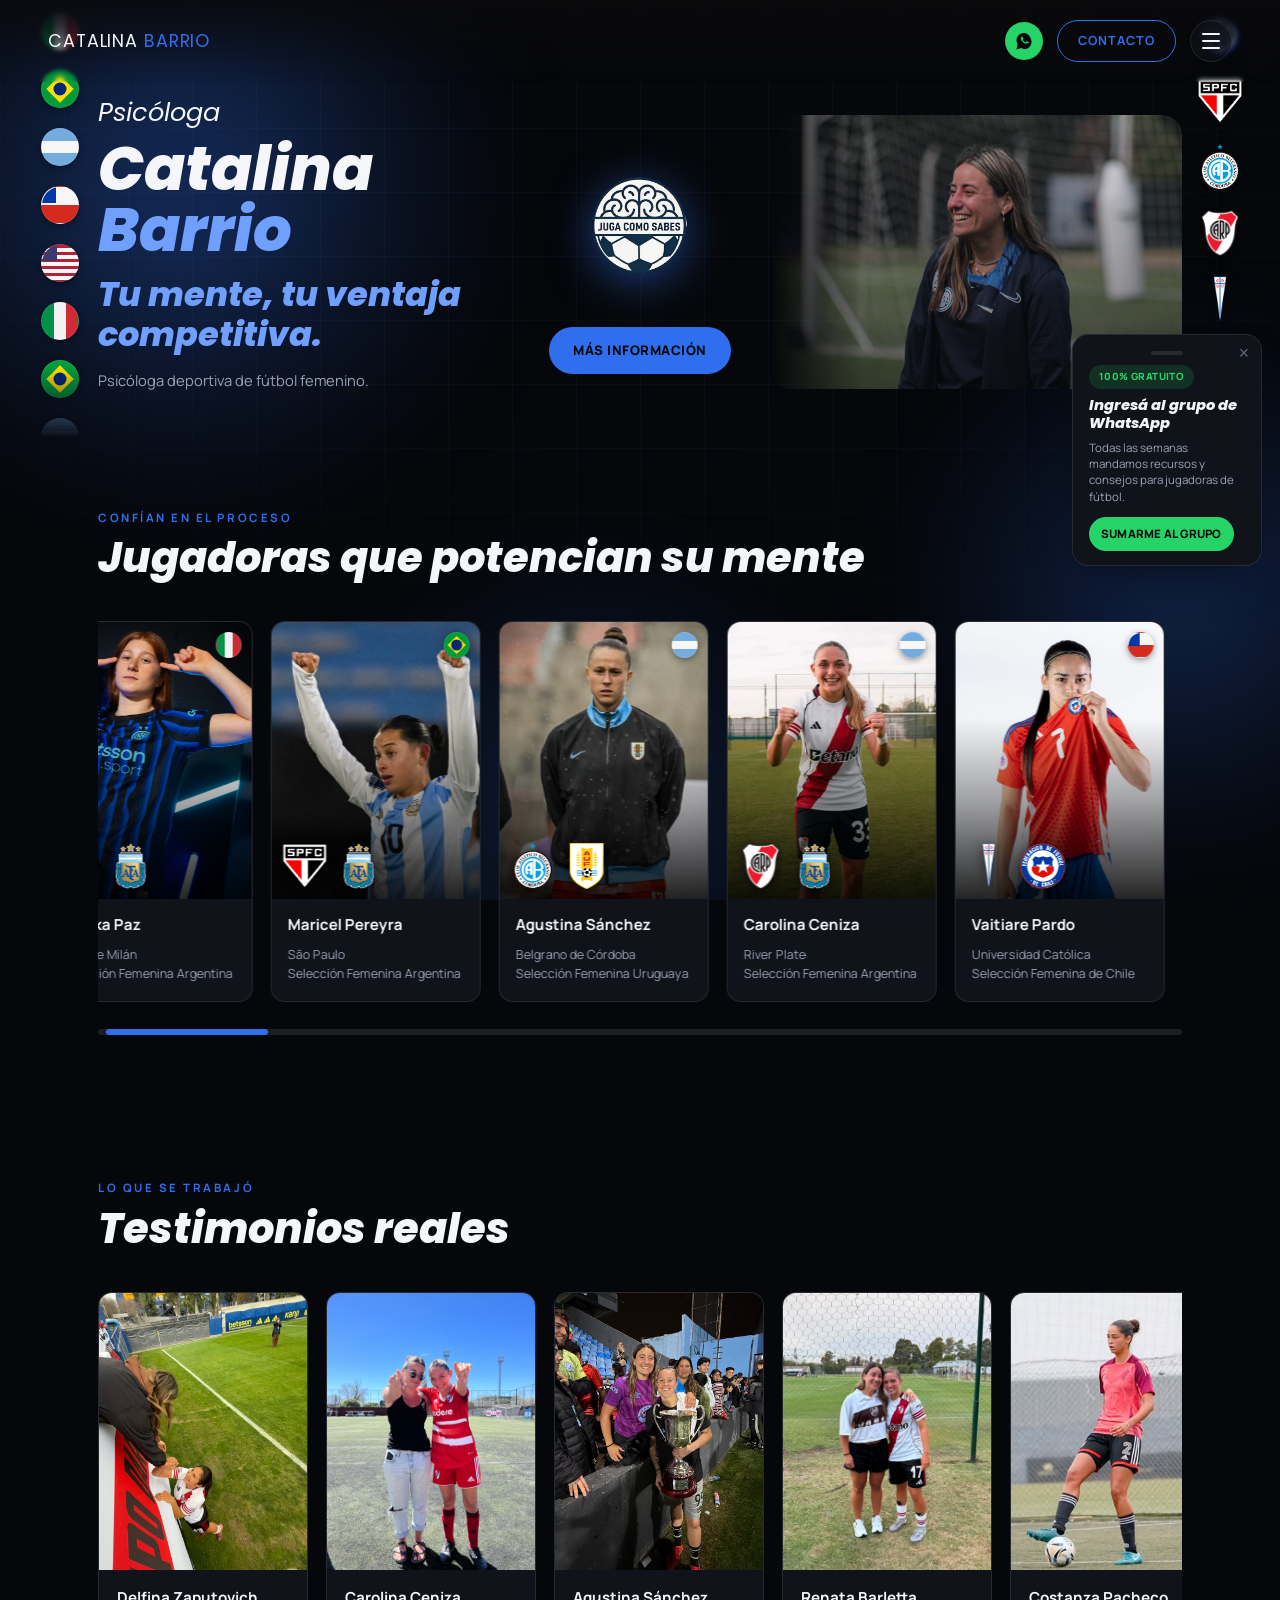
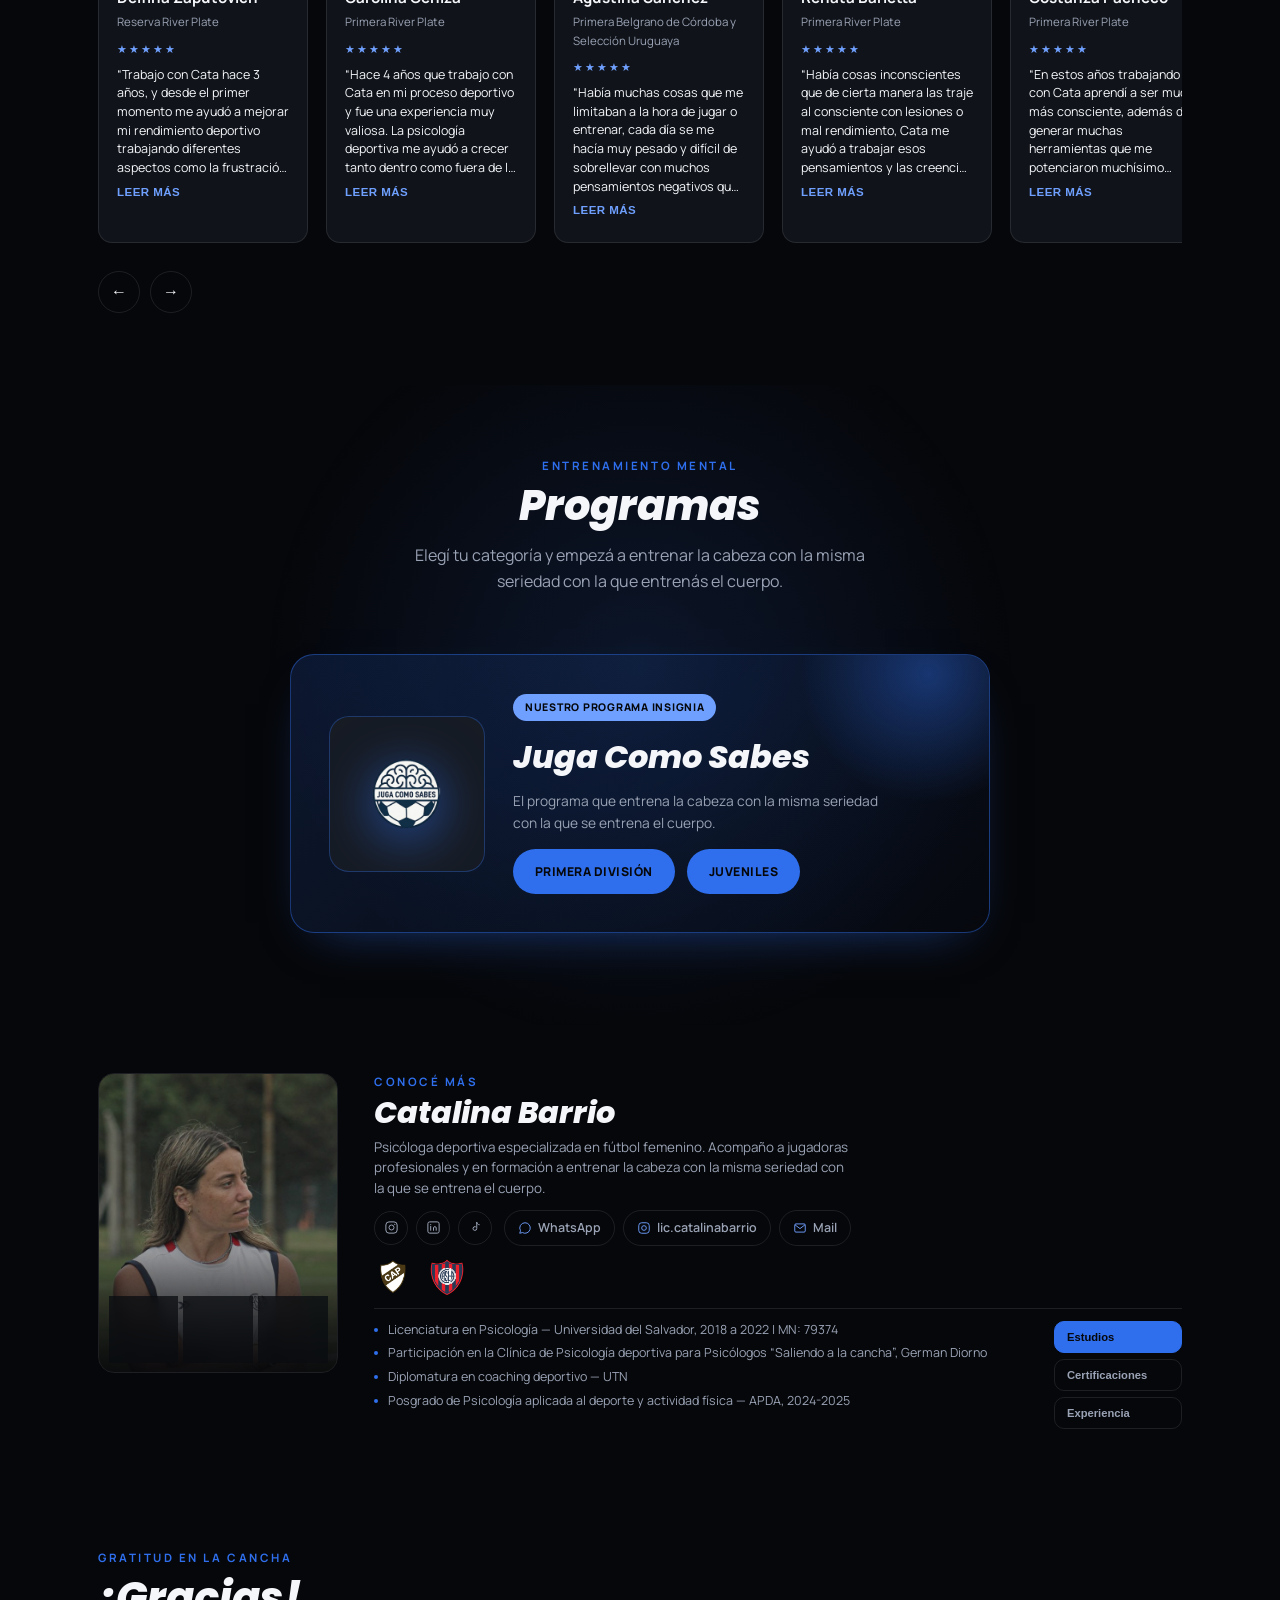
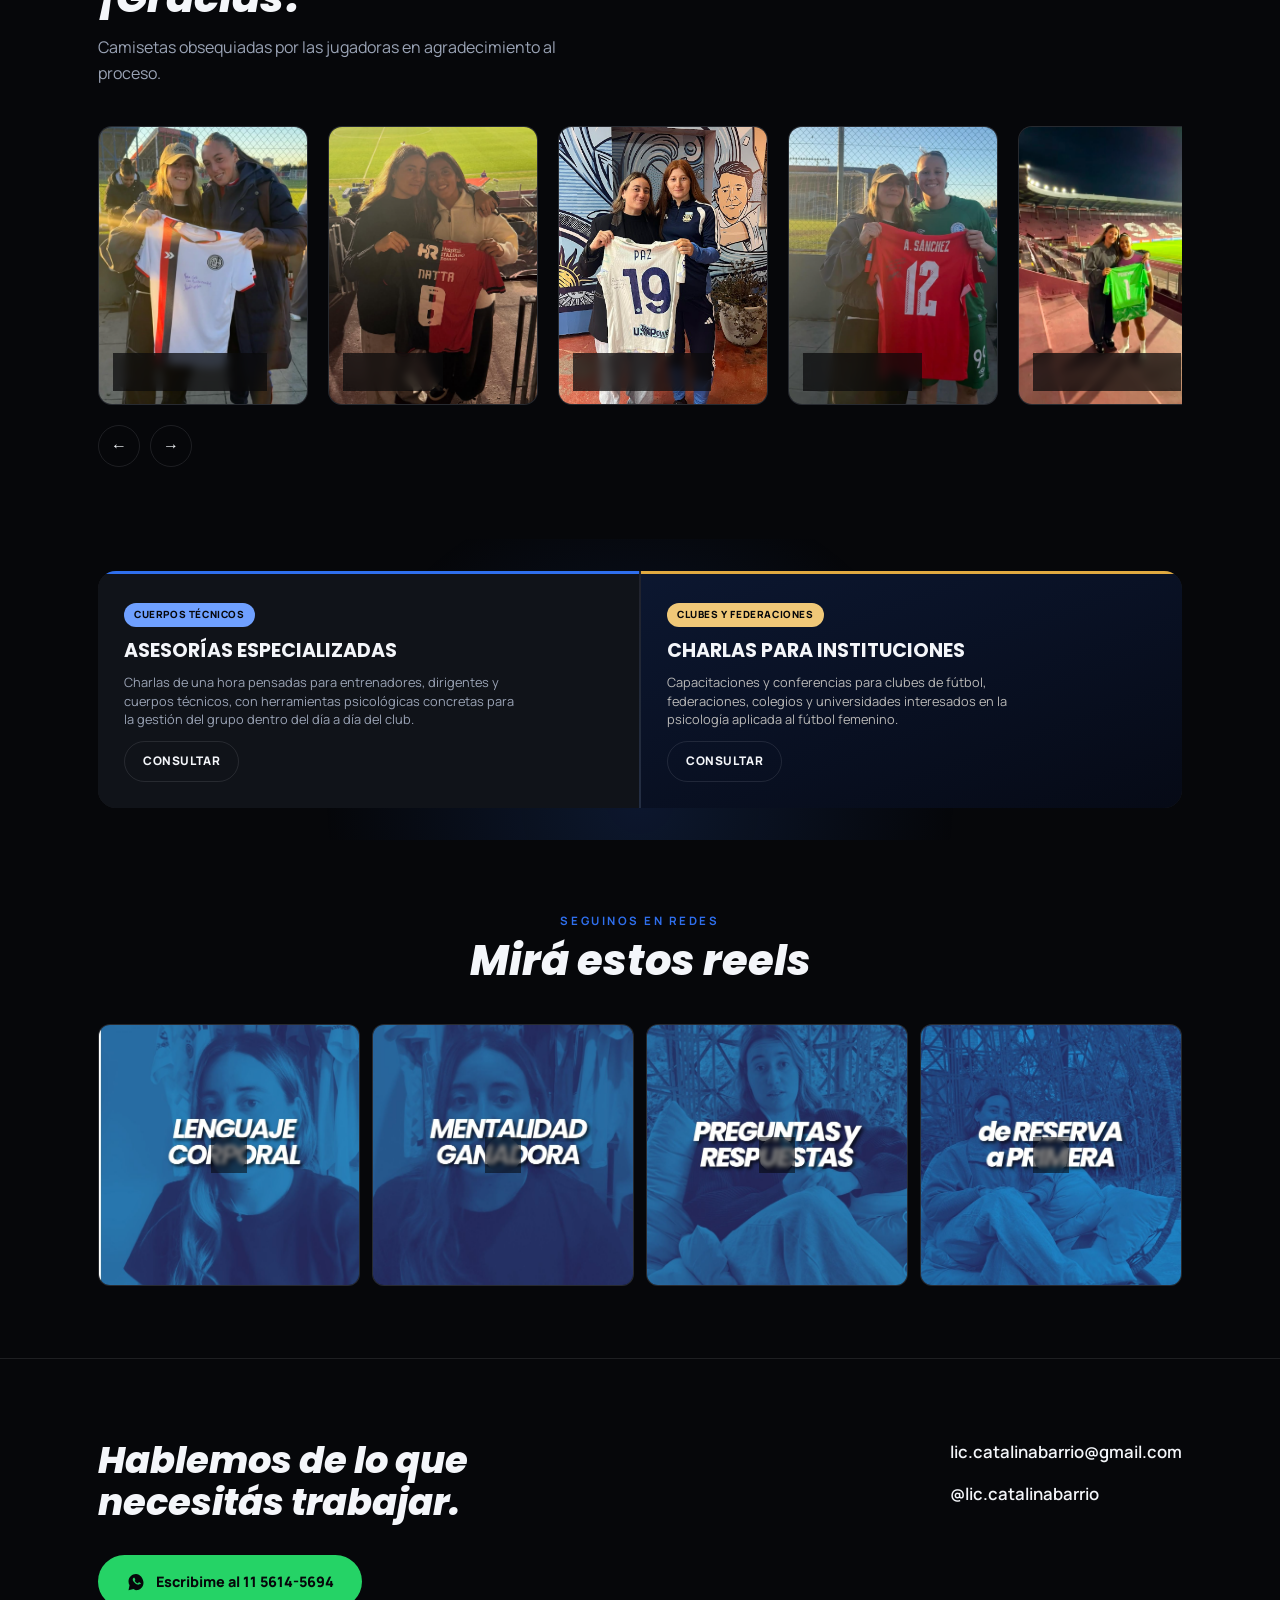
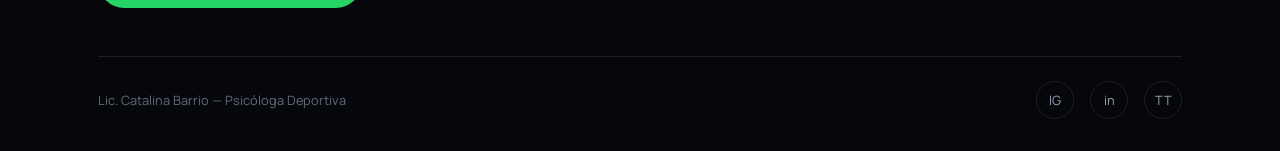
==== commit 6702f81b: "Add files via upload" ====
--- a/index.html
+++ b/index.html
@@ -139,7 +139,7 @@
         <img src="cataquiensoyy.webp.jpg" alt="Lic. Catalina Barrio">
         <div class="sm-photo__badges">
           <div class="sm-photo__badge"><b>6+</b><span>Años</span></div>
-          <div class="sm-photo__badge"><b>29</b><span>Jugadoras</span></div>
+          <div class="sm-photo__badge"><b>41</b><span>Jugadoras</span></div>
           <div class="sm-photo__badge"><b>2</b><span>Clubes 1ª</span></div>
         </div>
       </div>
--- a/style.css
+++ b/style.css
@@ -738,7 +738,7 @@
 .card-testimonio {
   scroll-snap-align: start;
   flex: 0 0 auto;
-  width: min(270px, 78vw);
+  width: min(210px, 78vw);
   background: var(--bg-panel);
   border: 1px solid var(--line);
   border-radius: 14px;
@@ -747,7 +747,7 @@
 }
 .card-testimonio:hover { border-color: var(--blue); transform: translateY(-4px); }
 .card-testimonio__photo {
-  aspect-ratio: 1/1;
+  aspect-ratio: 3/4;
   background: linear-gradient(160deg, var(--bg-panel-2), #0f0d10);
   display: flex; align-items: center; justify-content: center;
 }
@@ -1010,14 +1010,14 @@
 .card-camiseta {
   scroll-snap-align: start;
   flex: 0 0 auto;
-  width: 280px;
+  width: 210px;
   border-radius: 14px;
   overflow: hidden;
   border: 1px solid var(--line);
   background: var(--bg-panel);
   position: relative;
 }
-.card-camiseta img { aspect-ratio: 4/5; object-fit: cover; }
+.card-camiseta img { aspect-ratio: 3/4; object-fit: cover; }
 .card-camiseta__tag {
   position: absolute; left: 14px; bottom: 14px;
   background: rgba(10,10,12,0.72);
@@ -1029,7 +1029,7 @@
   border: 1px solid var(--line);
 }
 .card-camiseta--vacia {
-  aspect-ratio: 4/5;
+  aspect-ratio: 3/4;
   border-style: dashed;
   display: flex;
   flex-direction: column;
@@ -1087,6 +1087,15 @@
   pointer-events: none;
 }
 .reel-card__play svg { width: 15px; height: 15px; }
+.reel-card__icon {
+  position: absolute;
+  inset: 0;
+  display: flex;
+  align-items: center;
+  justify-content: center;
+  color: var(--ink-faint);
+}
+.reel-card__icon svg { width: 26px; height: 26px; }
 /* -------------------- Programa (Juga Como Sabes) -------------------- */
 .programa-jcs {
   position: relative;
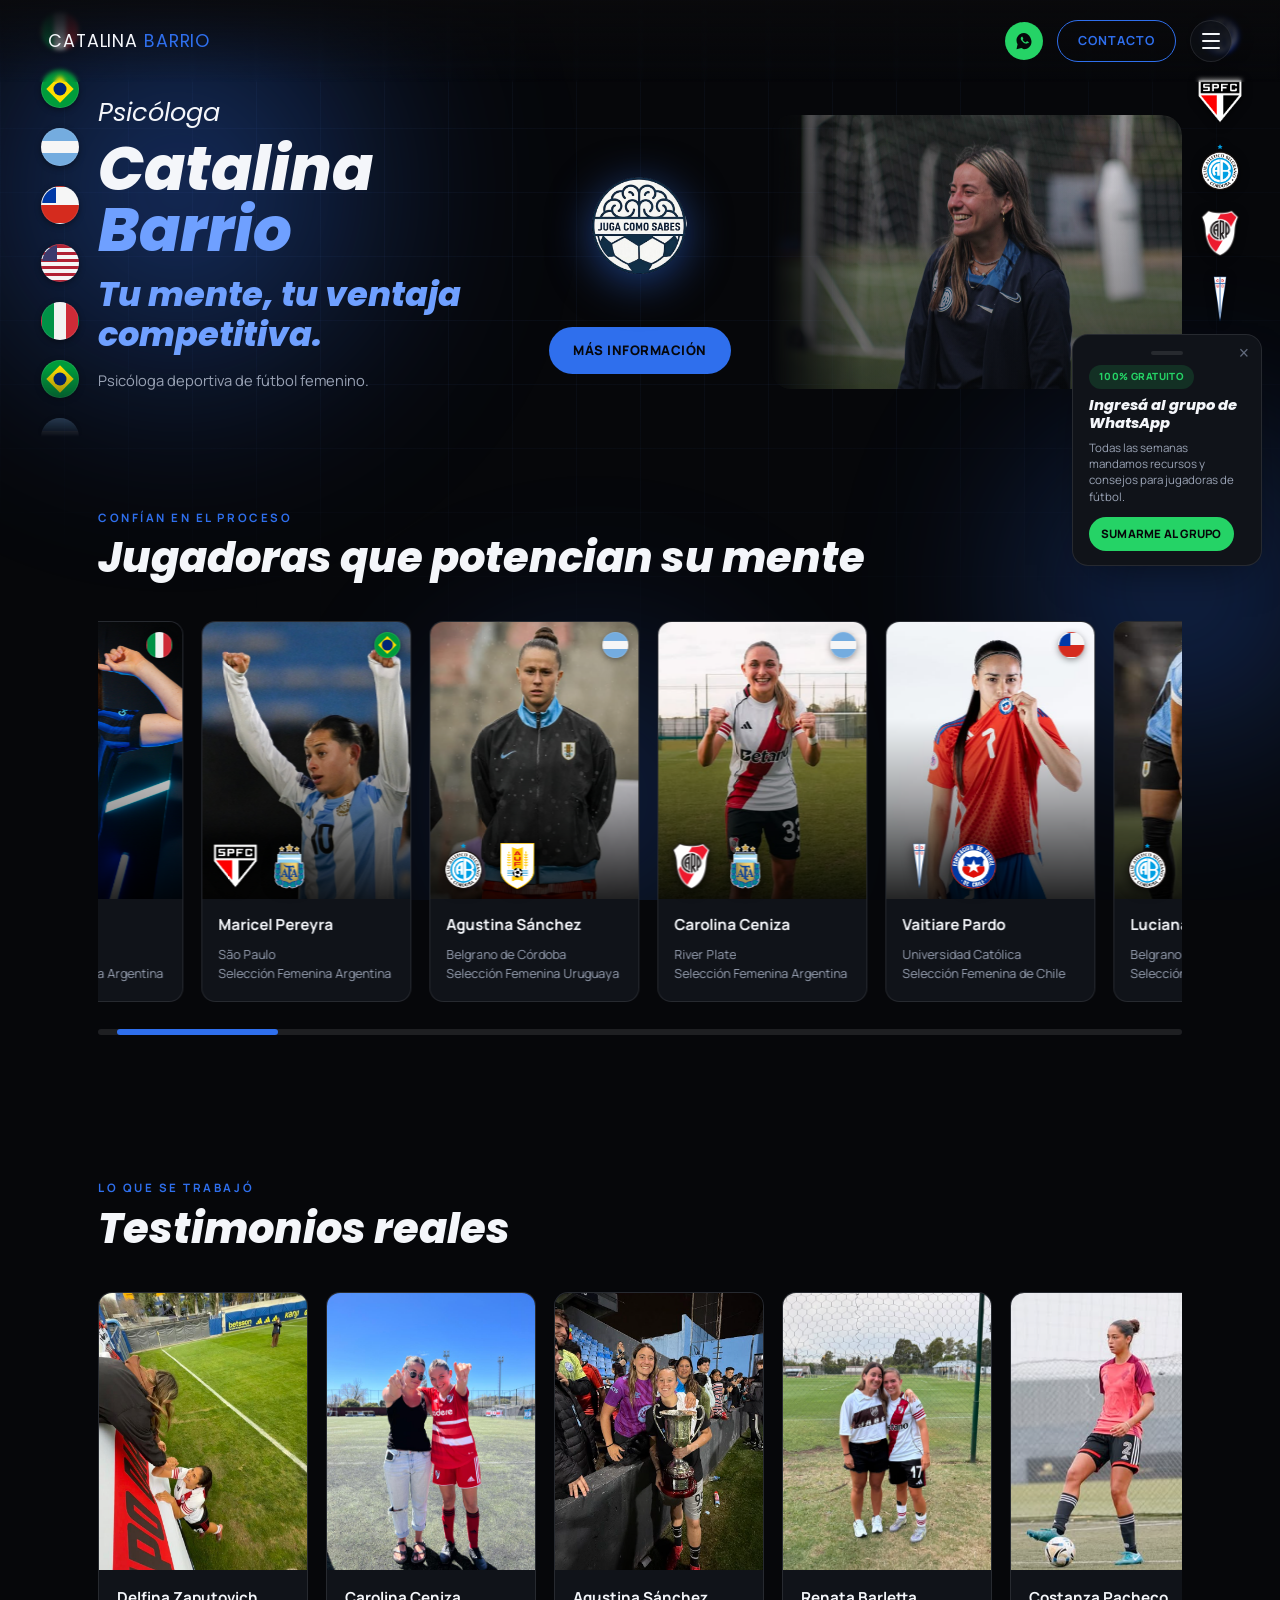
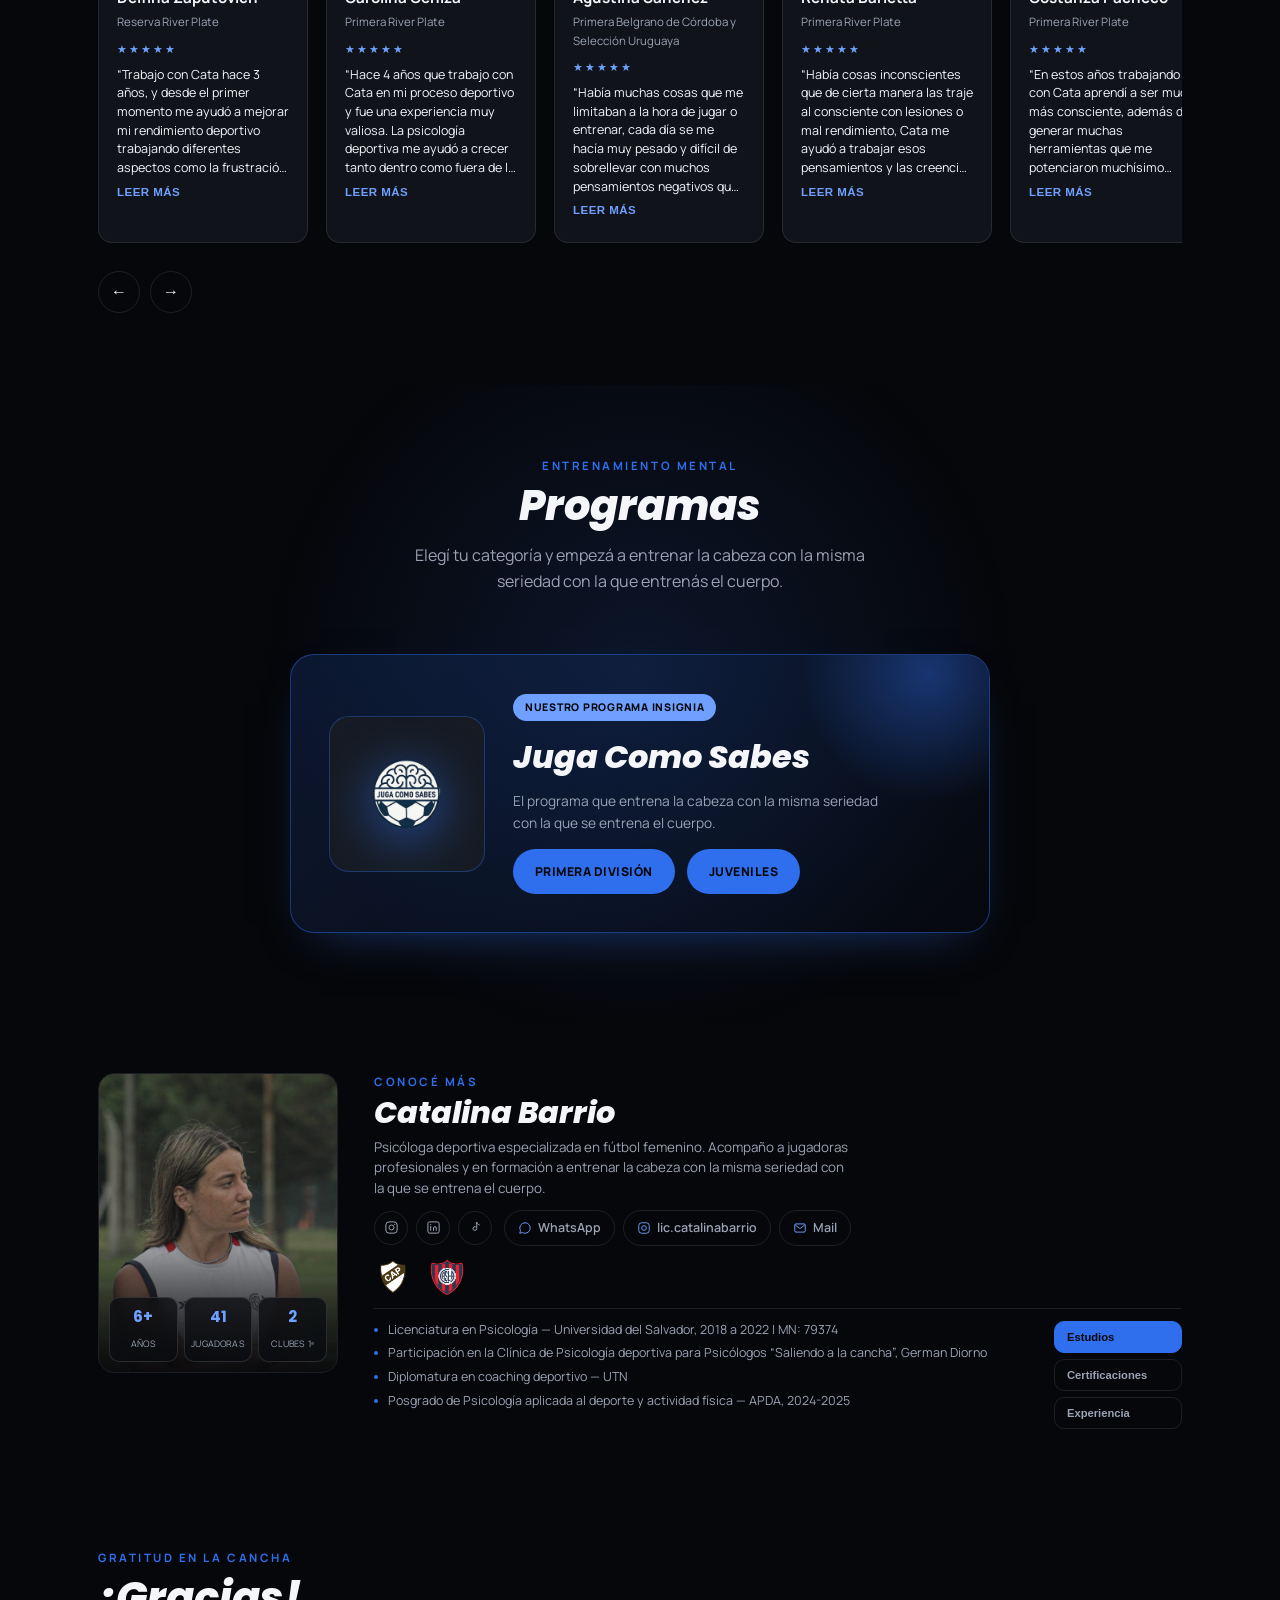
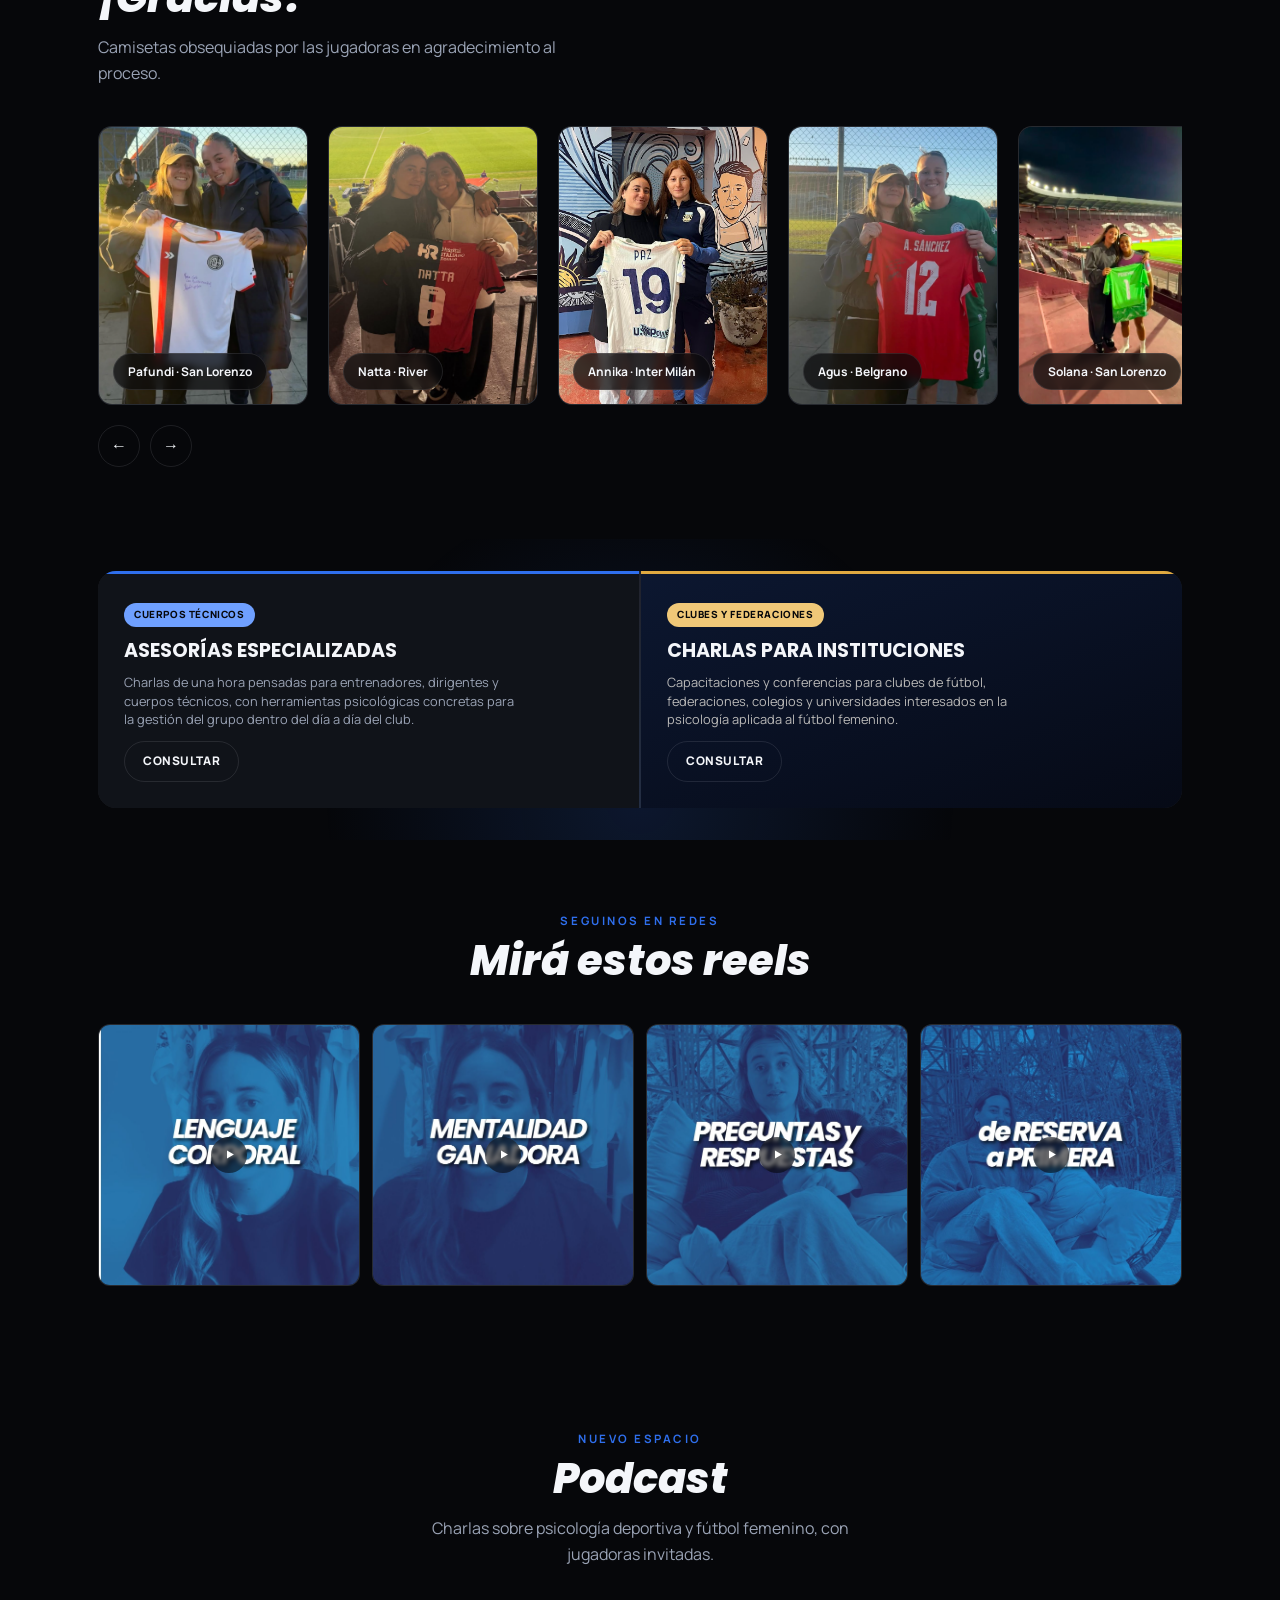
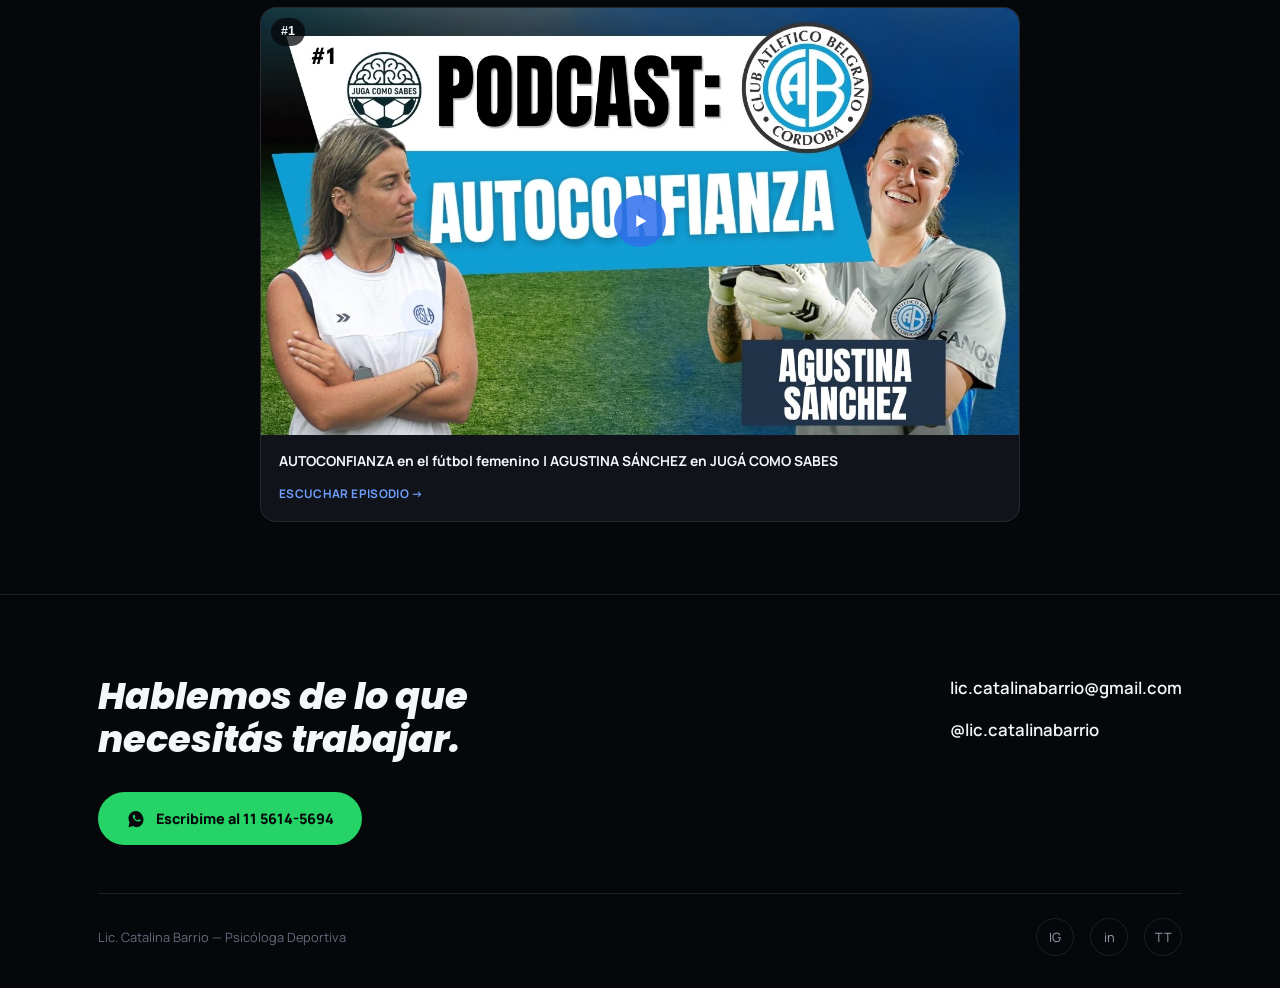
==== commit 6573b29b: "Add files via upload" ====
--- a/index.html
+++ b/index.html
@@ -43,6 +43,7 @@
     <li><a href="#camisetas" class="menu-link">Gratitud en la cancha</a></li>
     <li><a href="#asesorias" class="menu-link">Asesorías y charlas</a></li>
     <li><a href="#reels" class="menu-link">Redes</a></li>
+    <li><a href="#podcast" class="menu-link">Podcast</a></li>
     <li><a href="#contacto" class="menu-link">Contacto</a></li>
   </ul>
 </div>
@@ -229,6 +230,18 @@
   </div>
 </section>
 
+<!-- PODCAST -->
+<section id="podcast">
+  <div class="container">
+    <div class="section-head reveal" style="text-align:center">
+      <p class="eyebrow" style="display:block">Nuevo espacio</p>
+      <h2 class="section-title">Podcast</h2>
+      <p class="lede" style="margin:14px auto 0">Charlas sobre psicología deportiva y fútbol femenino, con jugadoras invitadas.</p>
+    </div>
+    <div class="podcast-grid" id="podcast-grid"></div>
+  </div>
+</section>
+
 <!-- 9. FOOTER / CONTACTO -->
 <footer class="footer" id="contacto">
   <div class="container">
--- a/style.css
+++ b/style.css
@@ -1096,6 +1096,68 @@
   color: var(--ink-faint);
 }
 .reel-card__icon svg { width: 26px; height: 26px; }
+
+/* -------------------- Podcast -------------------- */
+.podcast-grid {
+  display: grid;
+  grid-template-columns: repeat(auto-fit, minmax(280px, 1fr));
+  gap: 20px;
+  max-width: 760px;
+  margin: 0 auto;
+}
+.podcast-card {
+  display: block;
+  background: var(--bg-panel);
+  border: 1px solid var(--line);
+  border-radius: 16px;
+  overflow: hidden;
+  text-decoration: none;
+  transition: border-color 0.3s ease, transform 0.3s ease;
+}
+.podcast-card:hover { border-color: var(--blue); transform: translateY(-4px); }
+.podcast-card__thumb {
+  position: relative;
+  aspect-ratio: 16/9;
+  background: var(--bg-panel-2);
+}
+.podcast-card__thumb img { width: 100%; height: 100%; object-fit: cover; display: block; }
+.podcast-card__play {
+  position: absolute;
+  top: 50%; left: 50%;
+  transform: translate(-50%, -50%);
+  width: 52px; height: 52px;
+  border-radius: 50%;
+  background: rgba(47,111,237,0.85);
+  display: flex; align-items: center; justify-content: center;
+  color: #fff;
+}
+.podcast-card__play svg { width: 22px; height: 22px; }
+.podcast-card__num {
+  position: absolute;
+  top: 10px; left: 10px;
+  background: rgba(6,7,10,0.75);
+  color: var(--ink);
+  font-family: var(--display);
+  font-weight: 800;
+  font-size: 0.78rem;
+  padding: 4px 10px;
+  border-radius: 999px;
+}
+.podcast-card__body { padding: 16px 18px; }
+.podcast-card__title {
+  font-weight: 700;
+  font-size: 0.86rem;
+  line-height: 1.4;
+  color: var(--ink);
+  margin-bottom: 10px;
+}
+.podcast-card__cta {
+  font-size: 0.74rem;
+  font-weight: 700;
+  color: var(--blue-bright);
+  text-transform: uppercase;
+  letter-spacing: 0.03em;
+}
 /* -------------------- Programa (Juga Como Sabes) -------------------- */
 .programa-jcs {
   position: relative;
@@ -1456,7 +1518,7 @@
 /* -------------------- Responsive -------------------- */
 @media (max-width: 860px) {
   .sobre-mi { grid-template-columns: 1fr; }
-  .sm-photo { position: static; max-width: 220px; margin: 0 auto 16px; }
+  .sm-photo { position: relative; top: auto; max-width: 220px; margin: 0 auto 16px; }
   .panel-dual { grid-template-columns: 1fr; }
   .hero__grid { grid-template-columns: 1fr; }
   .hero__photo {
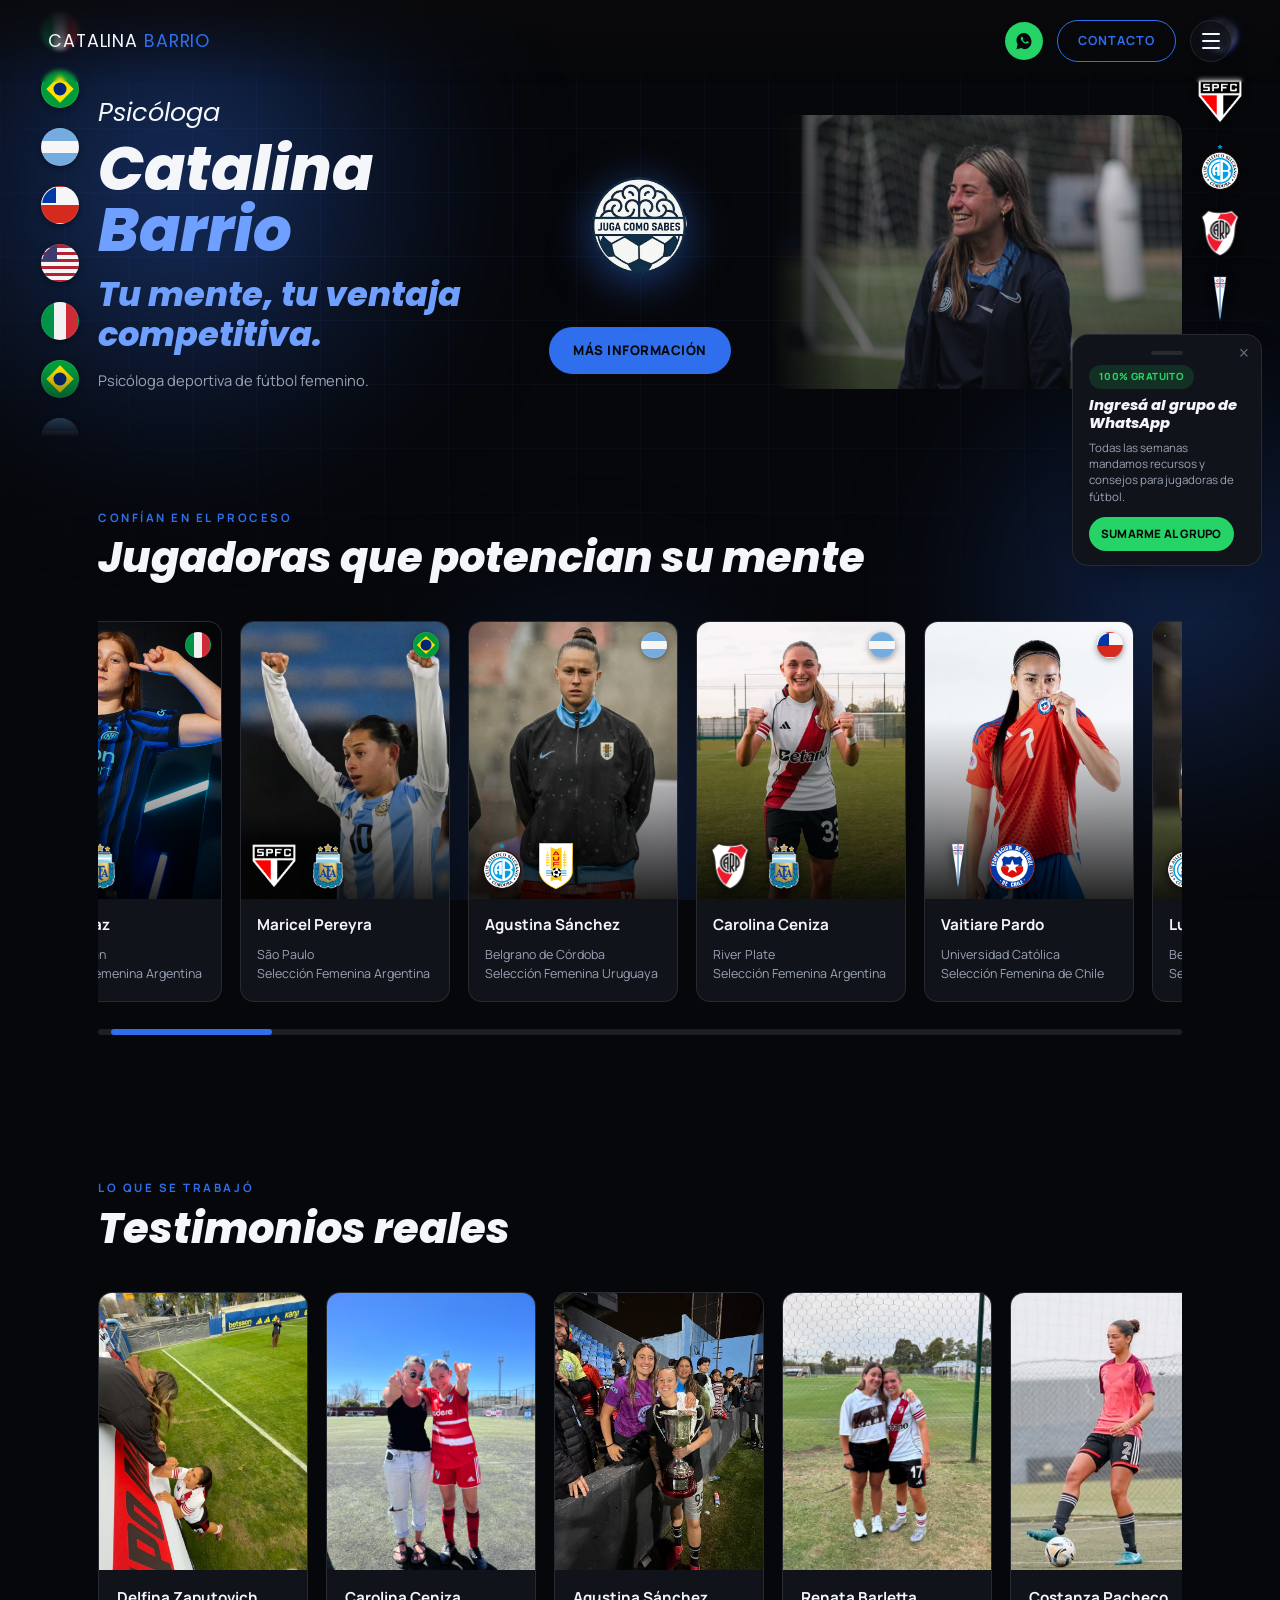
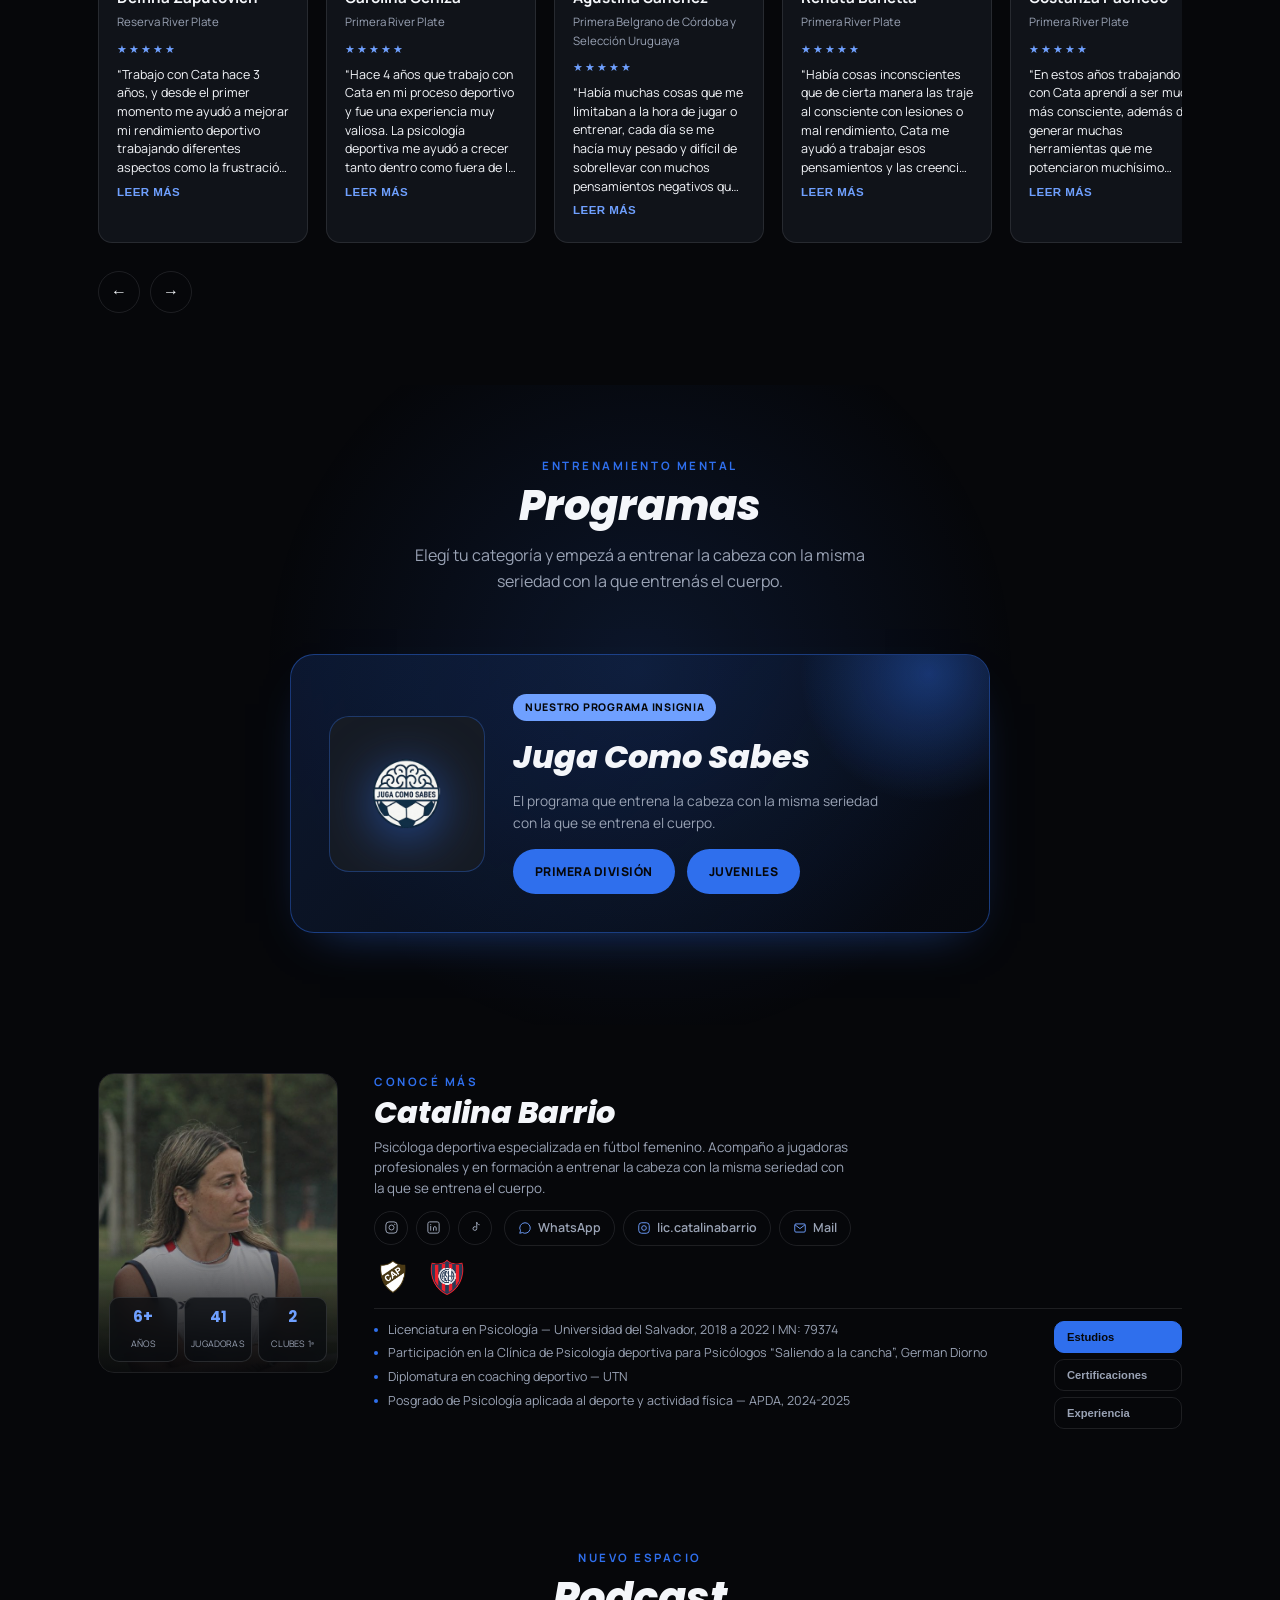
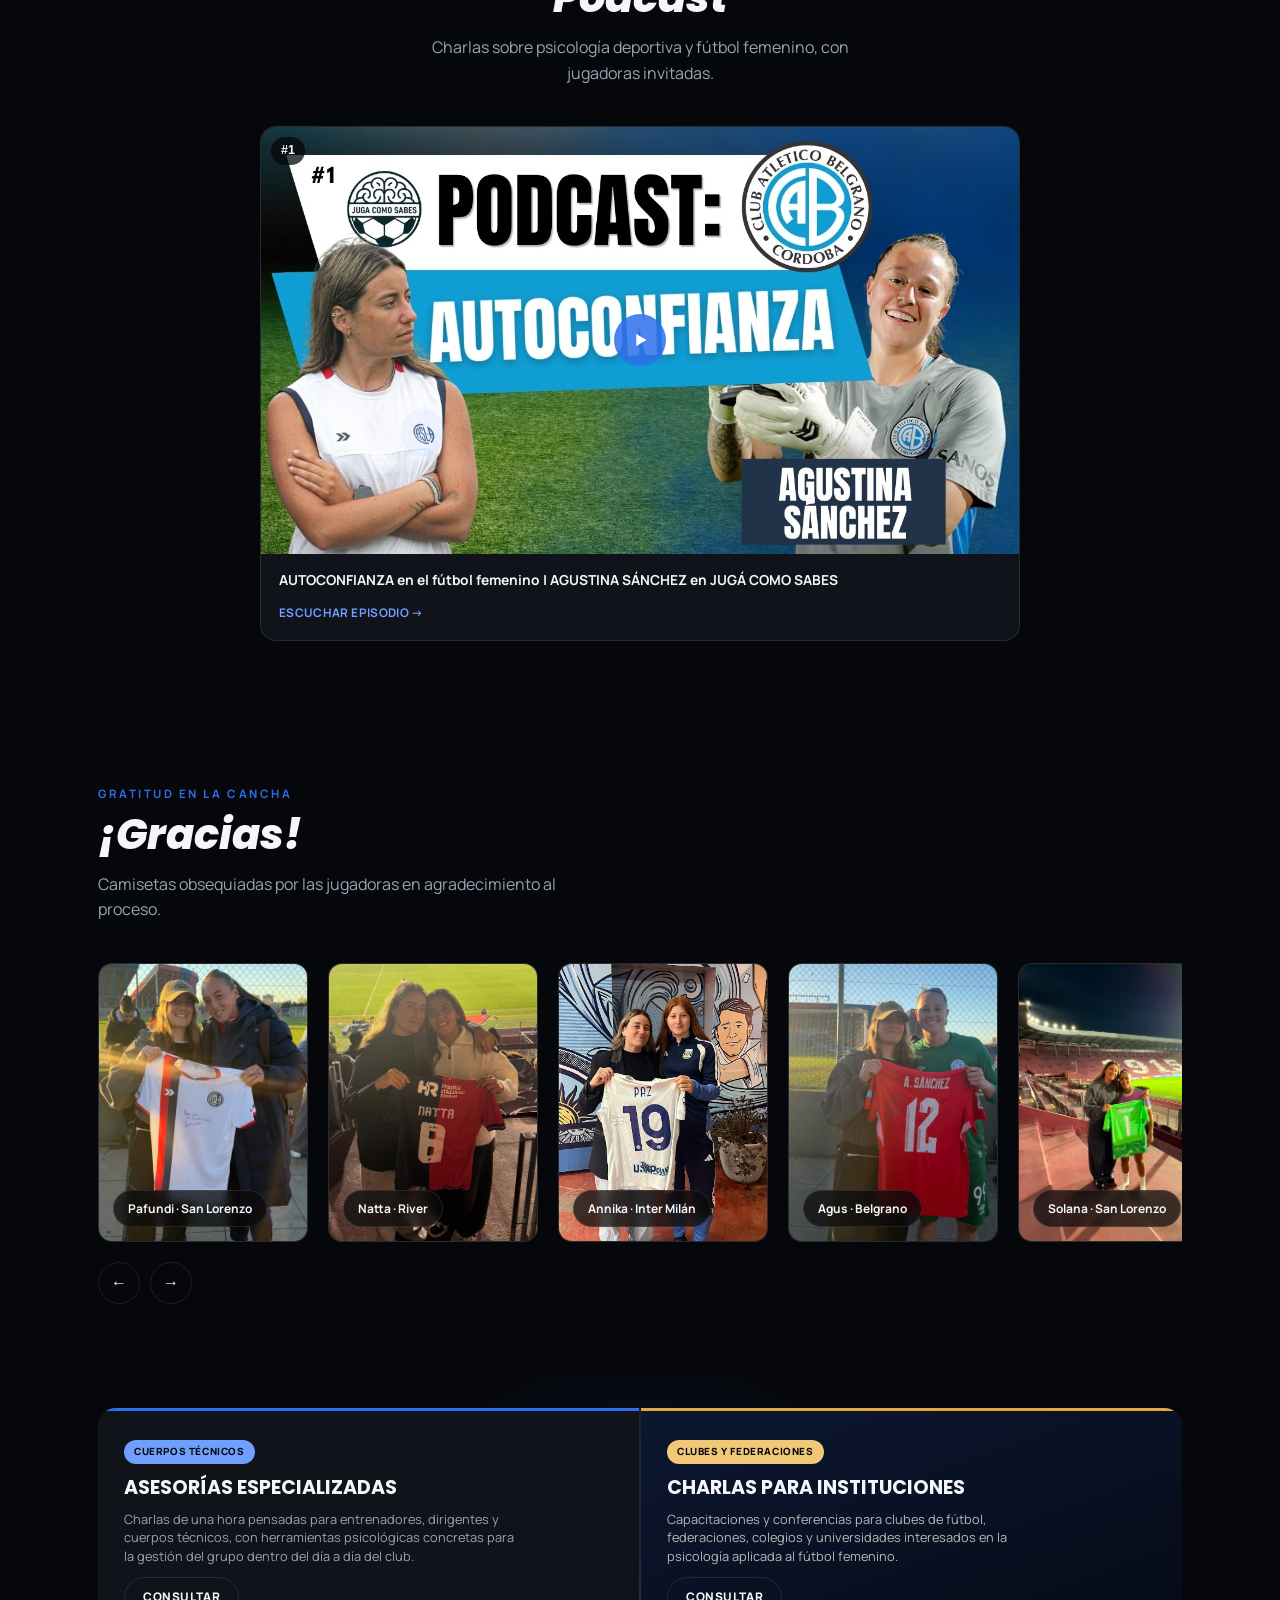
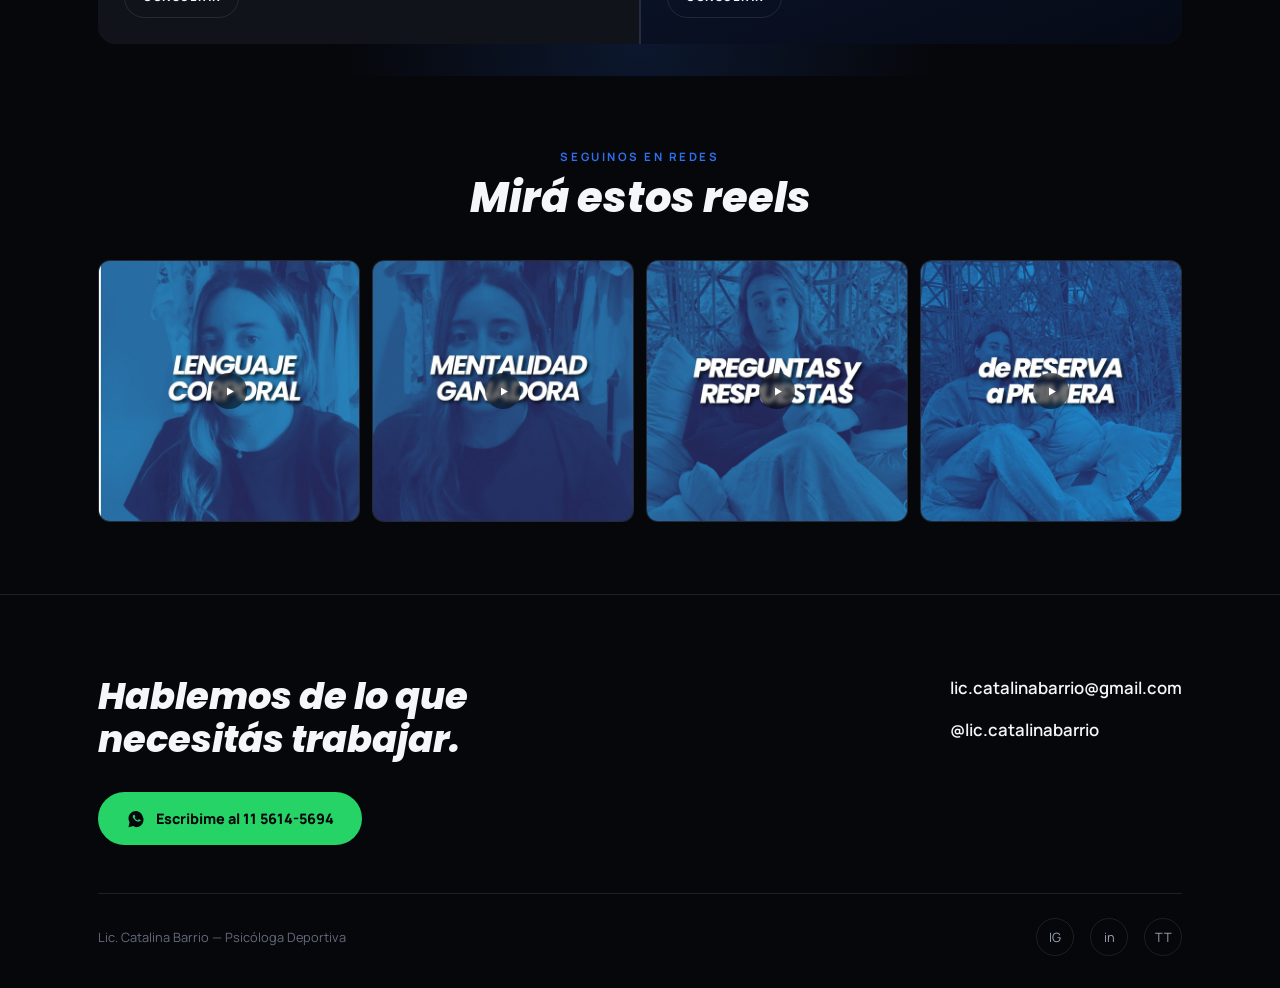
==== commit fd4ac659: "Add files via upload" ====
--- a/index.html
+++ b/index.html
@@ -40,10 +40,10 @@
     <li><a href="#testimonios" class="menu-link">Testimonios</a></li>
     <li><a href="#programas" class="menu-link">Programas</a></li>
     <li><a href="#sobre-mi" class="menu-link">Sobre mí</a></li>
+    <li><a href="#podcast" class="menu-link">Podcast</a></li>
     <li><a href="#camisetas" class="menu-link">Gratitud en la cancha</a></li>
     <li><a href="#asesorias" class="menu-link">Asesorías y charlas</a></li>
     <li><a href="#reels" class="menu-link">Redes</a></li>
-    <li><a href="#podcast" class="menu-link">Podcast</a></li>
     <li><a href="#contacto" class="menu-link">Contacto</a></li>
   </ul>
 </div>
@@ -180,6 +180,18 @@
   </div>
 </section>
 
+<!-- PODCAST -->
+<section id="podcast">
+  <div class="container">
+    <div class="section-head reveal" style="text-align:center">
+      <p class="eyebrow" style="display:block">Nuevo espacio</p>
+      <h2 class="section-title">Podcast</h2>
+      <p class="lede" style="margin:14px auto 0">Charlas sobre psicología deportiva y fútbol femenino, con jugadoras invitadas.</p>
+    </div>
+    <div class="podcast-grid" id="podcast-grid"></div>
+  </div>
+</section>
+
 <!-- 5. GALERÍA DE CAMISETAS -->
 <section id="camisetas">
   <div class="container">
@@ -227,18 +239,6 @@
       <h2 class="section-title">Mirá estos reels</h2>
     </div>
     <div class="reels-grid" id="reels-grid"></div>
-  </div>
-</section>
-
-<!-- PODCAST -->
-<section id="podcast">
-  <div class="container">
-    <div class="section-head reveal" style="text-align:center">
-      <p class="eyebrow" style="display:block">Nuevo espacio</p>
-      <h2 class="section-title">Podcast</h2>
-      <p class="lede" style="margin:14px auto 0">Charlas sobre psicología deportiva y fútbol femenino, con jugadoras invitadas.</p>
-    </div>
-    <div class="podcast-grid" id="podcast-grid"></div>
   </div>
 </section>
 
